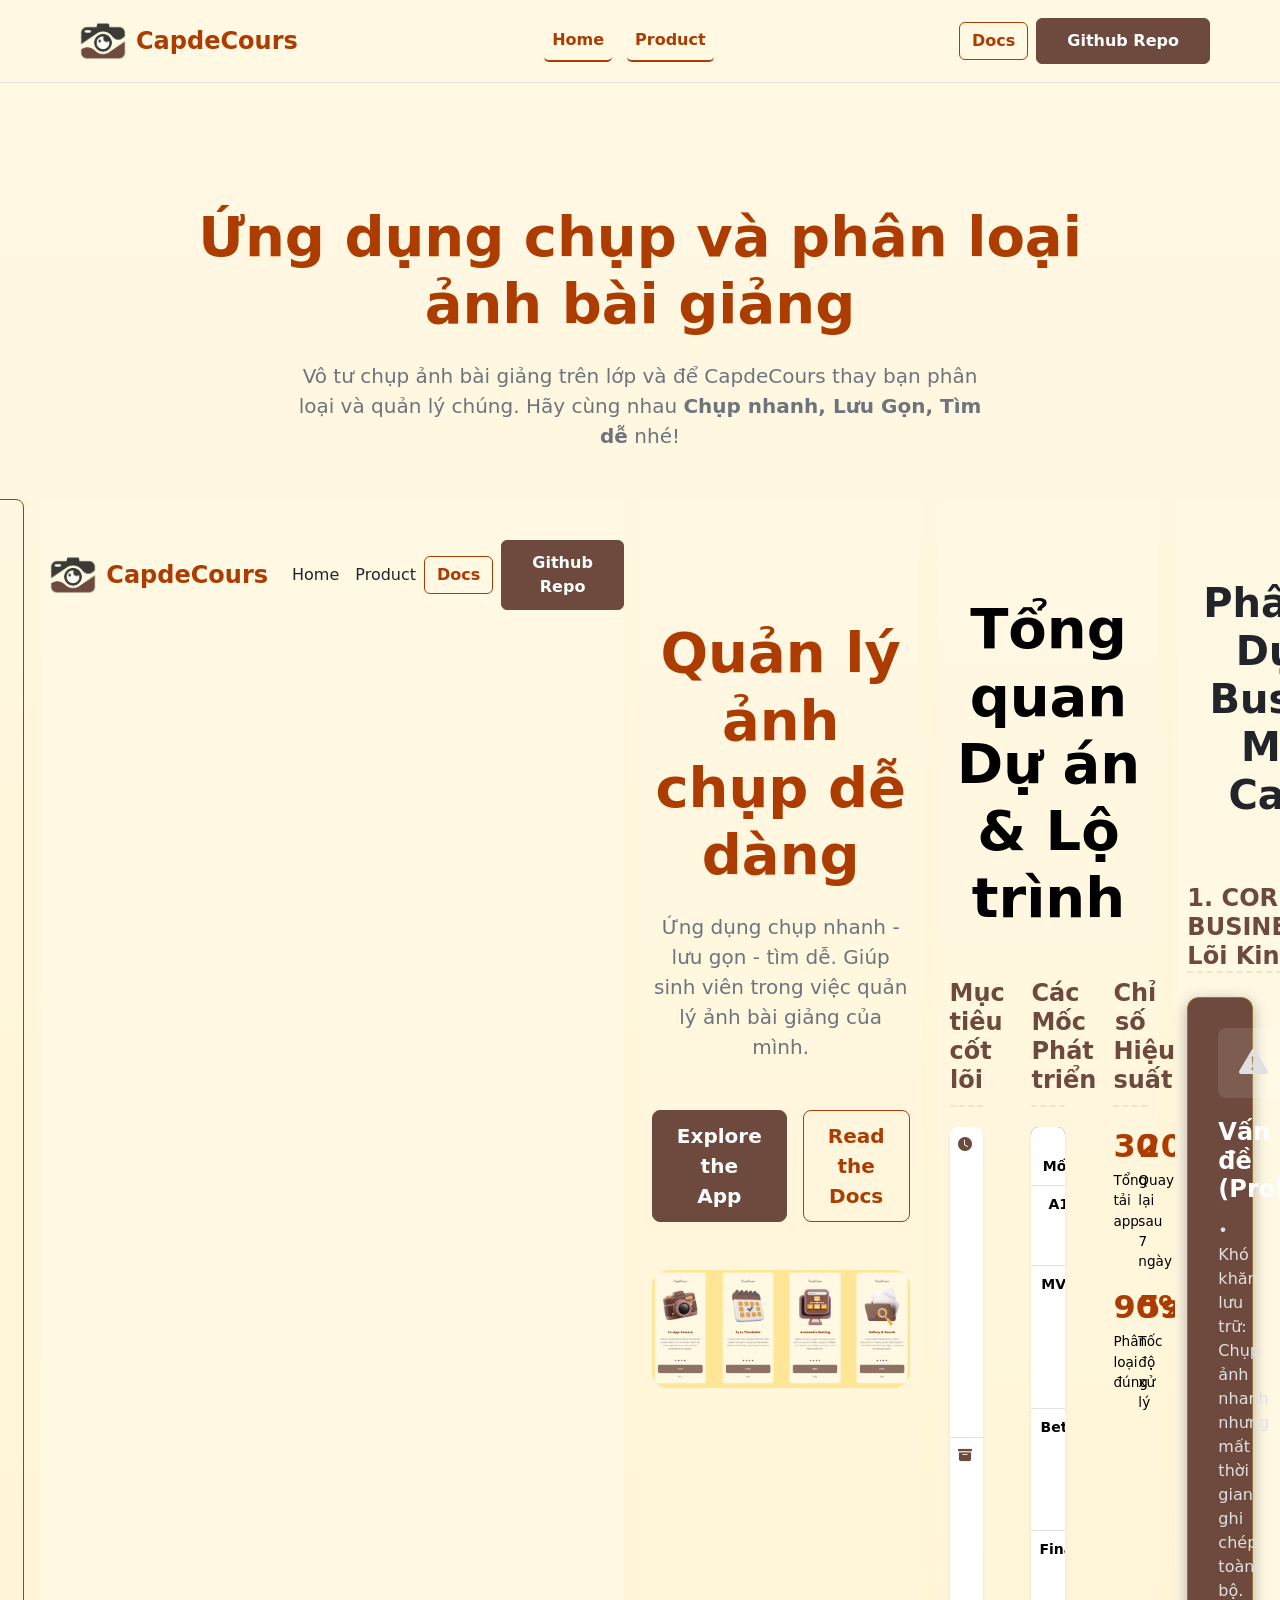
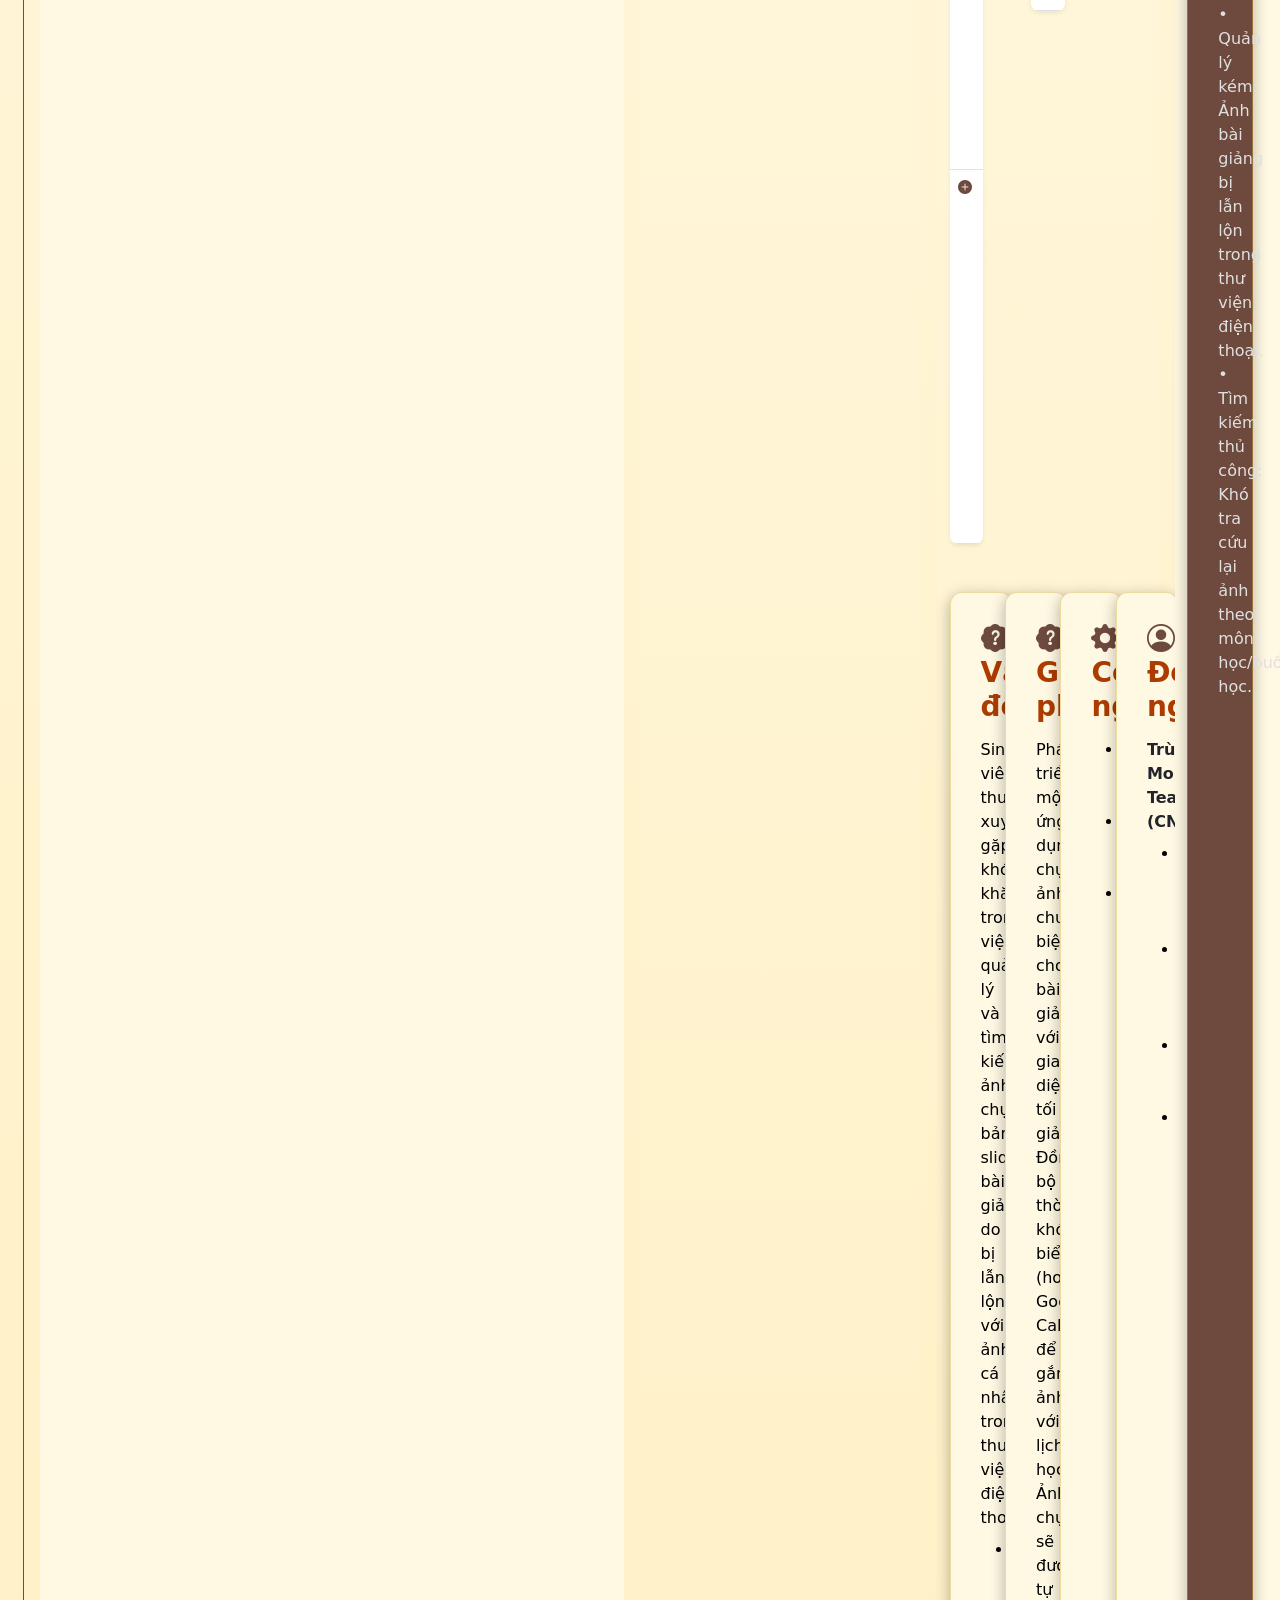
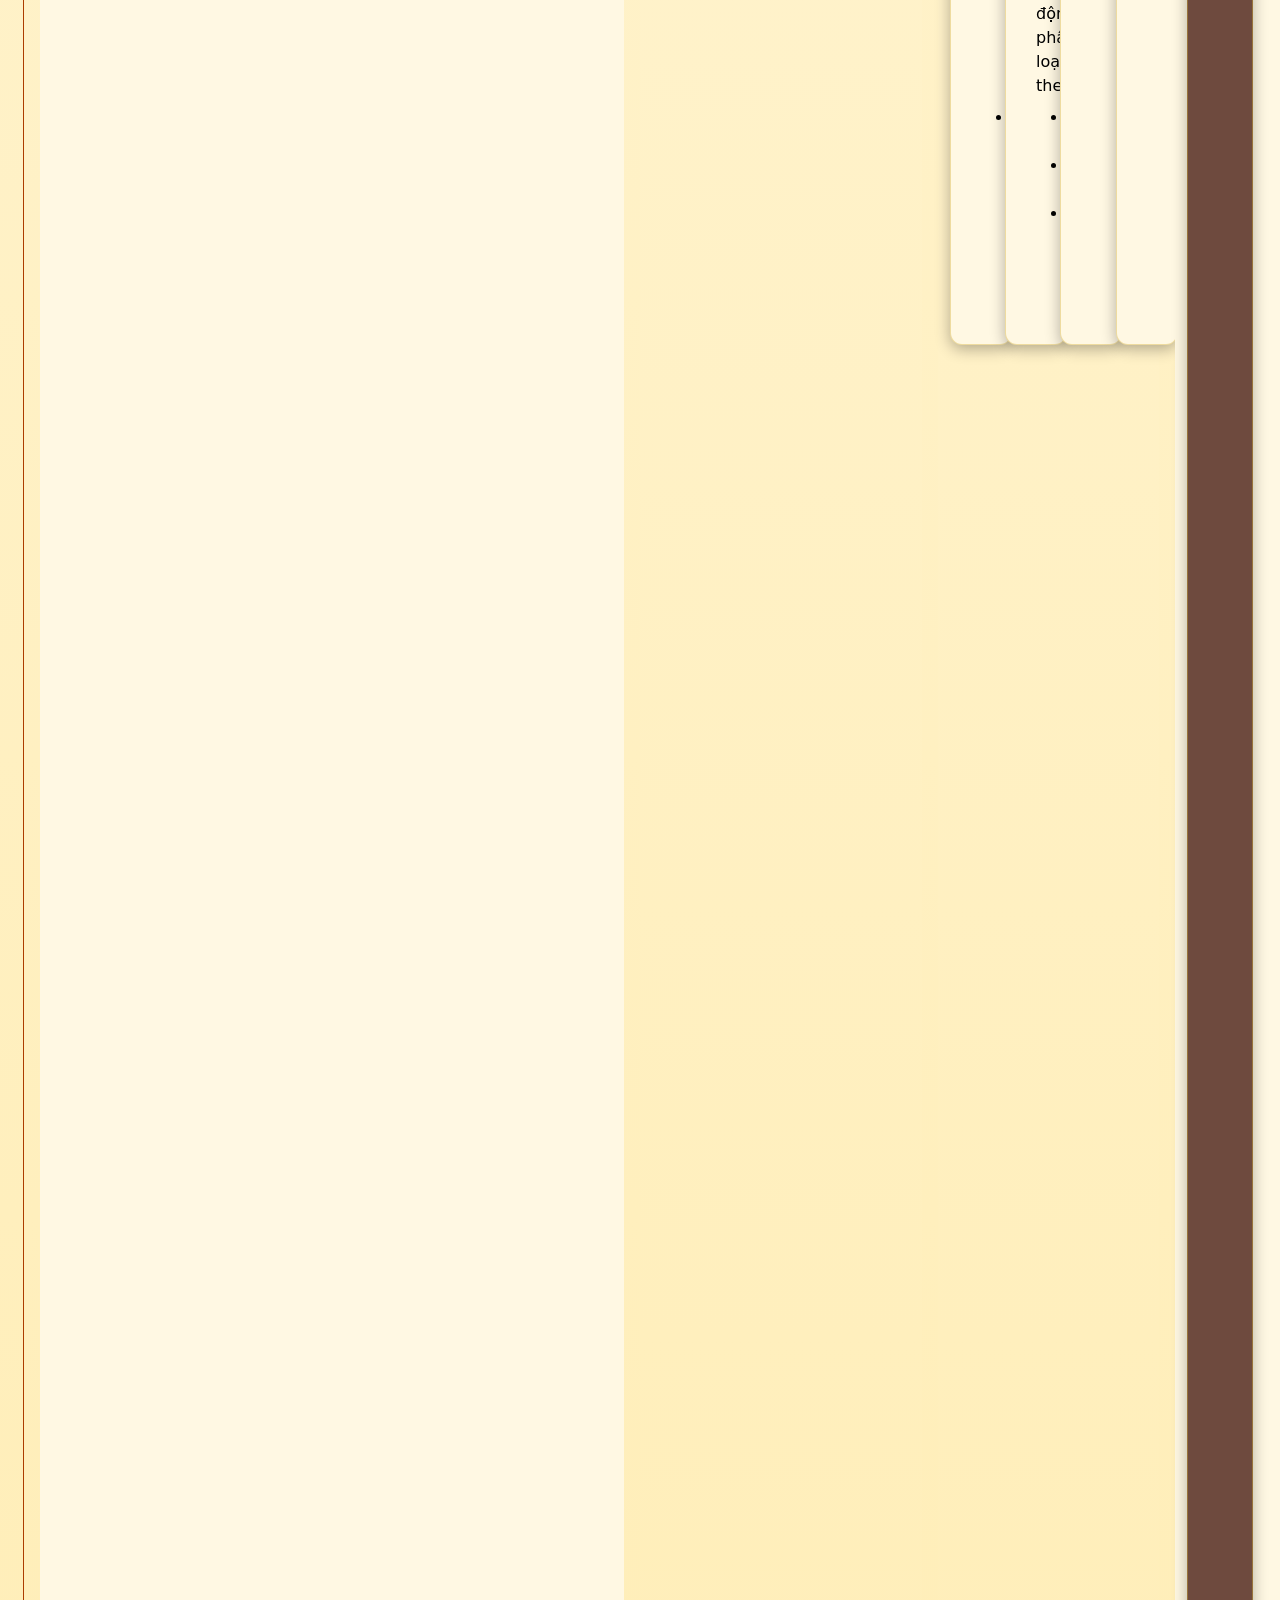
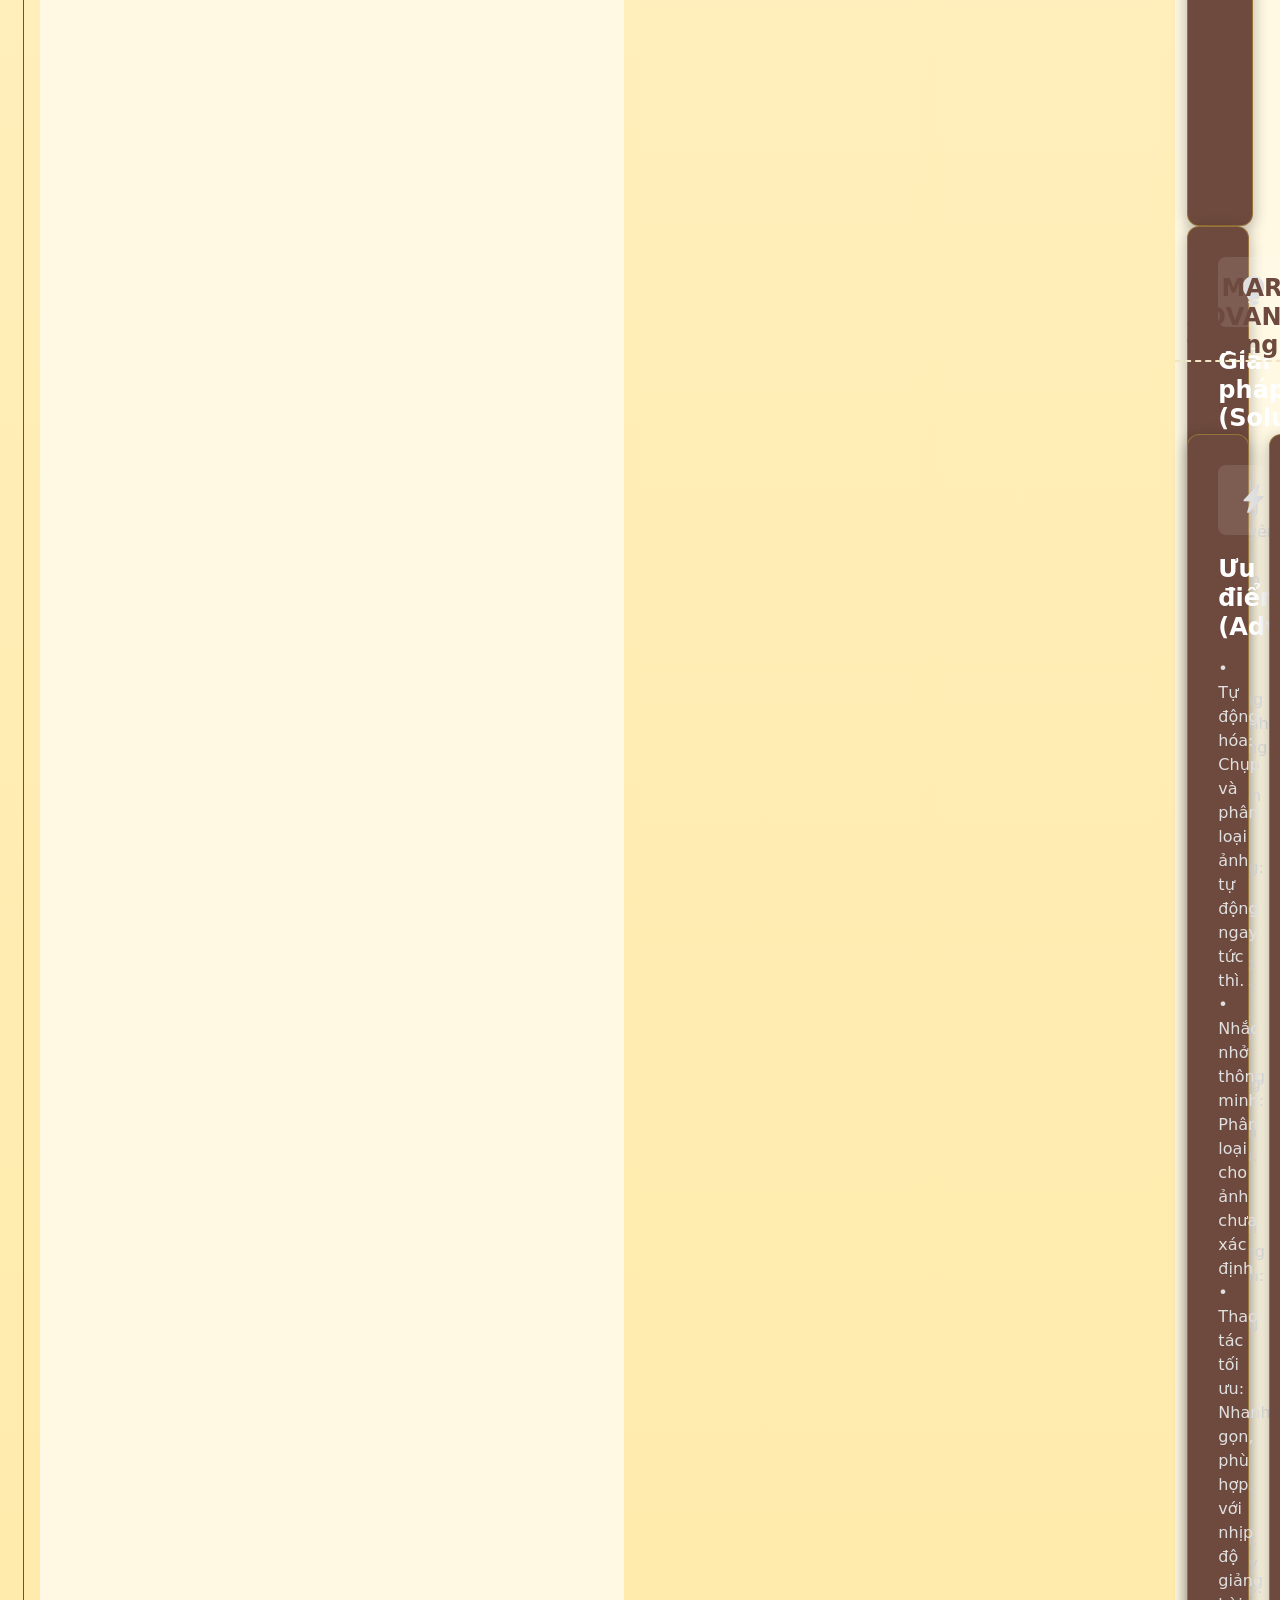
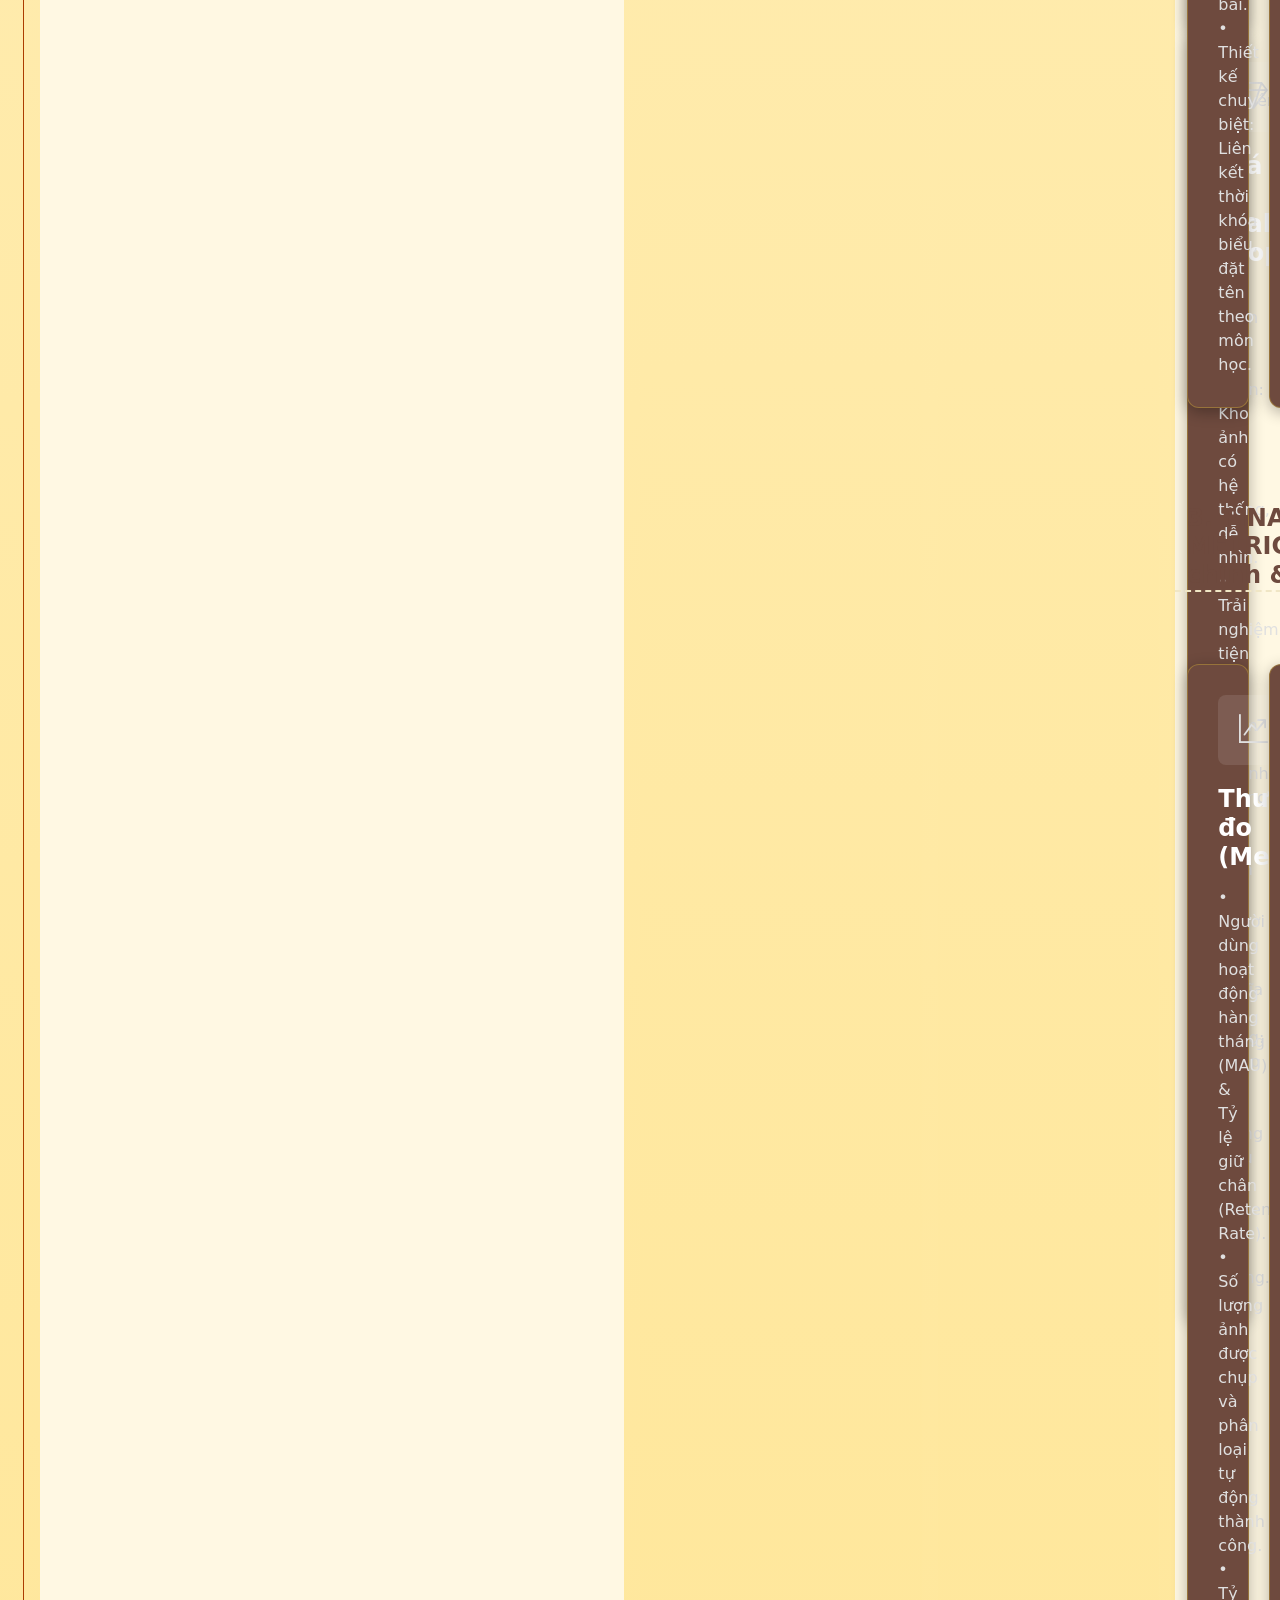
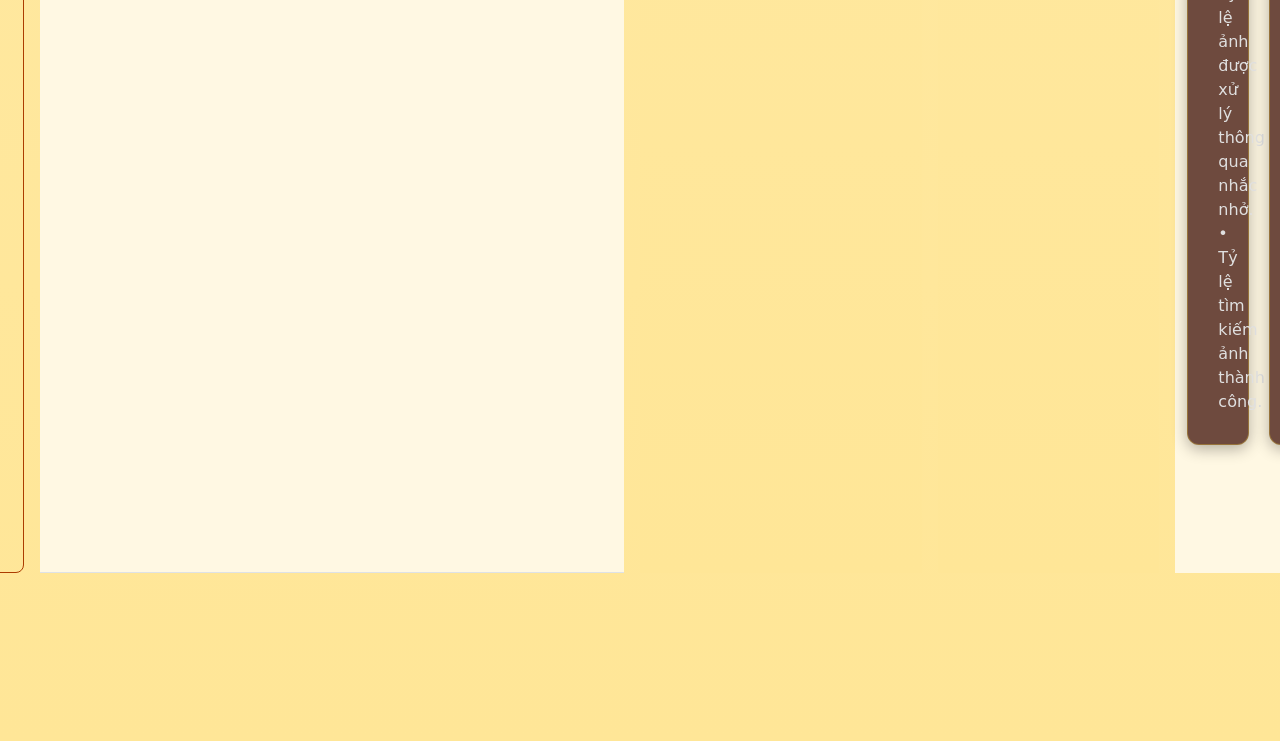
==== index.html @ 31596c7a "Merge branch 'main' into update-content" ====
<!DOCTYPE html>
<html lang="vi" data-bs-theme="light">
    <head>
        <meta charset="UTF-8" />
        <meta name="viewport" content="width=device-width, initial-scale=1.0" />
        <title>CapdeCours</title>
        <link rel="stylesheet" href="https://cdn.jsdelivr.net/npm/bootstrap-icons@1.11.3/font/bootstrap-icons.min.css" />
        <link href="https://cdn.jsdelivr.net/npm/bootstrap@5.3.3/dist/css/bootstrap.min.css" rel="stylesheet" />
        <style>
            /* CSS TÙY CHỈNH VÀ BỘ MÀU MỚI */
            :root {
                --et-card-bg: #6e4a3e;
                /* Nền Card Đậm (Màu nhấn chính) */
                --et-bg-light: #fff8e3;
                /* Nền Chính (Trắng kem) */
                --et-text-dark: #343a40;
                /* Màu chữ mặc định trên nền sáng */
                --et-accent-text: #e0e0e0;
                /* Màu chữ trên nền card đậm */
                --et-primary-color: #6e4a3e;
                /* Màu cho nút và tiêu đề nổi bật */
                --et-border-color: #e0e0e0;
                /* Màu viền trên nền sáng */
                --et-red-color: #ac3c00;
            }

            body {
                background-color: var(--et-bg-light) !important;
                color: var(--et-text-dark) !important;
            }

            /* 1. HEADER & HERO SECTION (Tương tự ảnh 1) */
            .hero-section {
                /* Đã thay đổi điểm bắt đầu gradient từ #FFE697 và điểm kết thúc là màu nền chính */
                background: linear-gradient(0deg, #ffe697 0%, var(--et-bg-light) 100%);
                padding: 120px 0;
                text-align: center;
            }

            .hero-title {
                font-size: 3.5rem;
                font-weight: 800;
                color: var(--et-red-color);
            }

            .hero-subtitle {
                font-size: 1.25rem;
                color: #6c757d;
                max-width: 700px;
                margin: 0 auto 30px;
            }

            .et-btn-primary {
                background-color: var(--et-primary-color) !important;
                border-color: var(--et-primary-color) !important;
                color: #ffffff !important;
                font-weight: bold;
                padding: 10px 30px;
            }

            .et-btn-secondary {
                border-color: var(--et-red-color) !important;
                color: var(--et-red-color) !important;
                font-weight: bold;
                padding: 10px 30px;
            }

            .et-btn-secondary:hover {
                background-color: var(--et-red-color) !important;
                color: #ffffff !important;
            }

            .et-btn-secondary2 {
                border-color: var(--et-red-color) !important;
                color: var(--et-red-color) !important;
                font-weight: bold;
            }

            .et-btn-secondary2:hover {
                background-color: var(--et-red-color) !important;
                color: #ffffff !important;
            }

            /* 2. CONTENT SECTION (Tương tự ảnh 2) */
            .content-section {
                background-color: var(--et-bg-light);
                padding: 80px 0;
                text-align: center;
            }

            .content-section h2 {
                font-size: 2.5rem;
                font-weight: 800;
                margin-bottom: 50px;
            }

            .content-section h2 {
                /* Thêm đường phân cách màu nhấn phụ */
                border-bottom: 3px solid var(--et-accent-secondary);
                padding-bottom: 15px;
            }

            .et-dark-card {
                background-color: var(--et-card-bg);
                border: 1px solid rgba(212, 175, 55, 0.4);
                /* Border Vàng Đồng nhạt */
                border-radius: 12px;
                padding: 30px;
                text-align: left;
                height: 100%;
                color: var(--et-accent-text);

                /* Đổ bóng nhẹ và hiệu ứng chuyển động */
                box-shadow: 0 4px 15px rgba(0, 0, 0, 0.3);
                transition: transform 0.3s ease, box-shadow 0.3s ease;
            }

            .et-dark-card:hover {
                /* Nâng card nhẹ lên khi di chuột */
                transform: translateY(-5px);
                /* Tăng cường đổ bóng */
                box-shadow: 0 10px 30px rgba(0, 0, 0, 0.5);
                /* Có thể làm sáng nhẹ nền card */
                background-color: #552117;
                /* Màu đậm hơn một chút */
            }

            .et-btn-primary:hover {
                /* Nâng card nhẹ lên khi di chuột */
                transform: translateY(-3px);
                /* Tăng cường đổ bóng */
                box-shadow: 0 5px 10px rgba(0, 0, 0, 0.1);
                /* Có thể làm sáng nhẹ nền card */
                background-color: #552117;
                /* Màu đậm hơn một chút */
            }

            .et-dark-card h3 {
                font-size: 1.5rem;
                font-weight: 700;
                margin-bottom: 15px;
                color: #ffffff;
                /* Tiêu đề trắng */
            }

            .et-dark-card p {
                color: var(--et-accent-text);
            }

            .icon-placeholder {
                width: 70px;
                height: 70px;
                background-color: rgba(255, 255, 255, 0.1);
                /* Icon nhạt */
                border-radius: 8px;
                margin-bottom: 20px;
                display: flex;
                align-items: center;
                justify-content: center;
                color: #ffffff;
                background-color: rgba(255, 255, 255, 0.1);
                color: var(--et-accent-secondary);
                /* Icon màu Vàng Đồng */
                font-size: 1.8rem;
                /* Tăng kích thước icon lên một chút */
            }

            /* 3. NAV BAR TÙY CHỈNH */

            /* THÊM ĐOẠN NÀY ĐỂ TẠO KHOẢNG CÁCH GIỮA CÁC TAB */
            .et-navbar-custom .nav-item {
                margin-inline-end: 15px; /* Hoặc 20px nếu muốn rộng hơn */
            }
            /* KẾT THÚC ĐOẠN THÊM */

            .et-navbar-custom .nav-link {
                /* Màu chữ mặc định là màu chữ tối trên nền sáng */
                color: var(--et-text-dark) !important;
                font-weight: 500;
                padding: 8px 15px;
                border-bottom: 2px solid transparent;
                transition: all 0.3s ease;
                border-radius: 5px;
            }

            .et-navbar-custom .nav-link:hover {
                /* Thay đổi nền và màu chữ khi hover */
                background-color: rgba(110, 74, 62, 0.1);
                /* Màu nâu primary nhạt */
                color: var(--et-primary-color) !important;
            }

            .et-navbar-custom .nav-item .active,
            .et-navbar-custom .nav-item .active:hover {
                /* Áp dụng cho liên kết đang hoạt động */
                font-weight: 700;
                /* In đậm */
                color: var(--et-red-color) !important;
                /* Màu đỏ nổi bật */
                background-color: var(--et-bg-light) !important;
                /* Đảm bảo nền là màu trắng kem */
                border-bottom: 2px solid var(--et-red-color);
                /* Viền dưới màu đỏ nổi bật */
            }
        </style>
    </head>

    <body>
        <header class="border-bottom sticky-top" style="background-color: var(--et-bg-light)">
            <nav class="navbar navbar-expand-lg container-xl py-3">
                <img src="./assests/images/logo.png" height="50" class="px-2" alt="Logo" />
                <a class="navbar-brand fw-bold fs-4" style="color: var(--et-red-color)" href="index.html">CapdeCours</a>

                <button
                    class="navbar-toggler"
                    type="button"
                    data-bs-toggle="collapse"
                    data-bs-target="#navbarNavCollapse"
                    aria-controls="navbarNavCollapse"
                    aria-expanded="false"
                    aria-label="Toggle navigation">
                    <span class="navbar-toggler-icon"></span>
                </button>

                <div class="collapse navbar-collapse" id="navbarNavCollapse">
                    <ul class="navbar-nav mx-auto et-navbar-custom">
                        <li class="nav-item">
                            <a class="nav-link active" href="index.html">Home</a>
                        </li>
                        <li class="nav-item">
                            <a class="nav-link" href="product.html">Product</a>
                        </li>
                    </ul>

                    <div class="d-flex align-items-center">
                        <a class="btn et-btn-secondary2 me-2" href="https://github.com/cn01-trum-mobile/BTL-App-development/wiki">Docs</a>
                        <a class="btn et-btn-primary" href="https://github.com/cn01-trum-mobile/BTL-App-development">Github Repo</a>
                    </div>
                </div>
            </nav>
        </header>

        <section class="hero-section">
            <div class="container-xl">
                <h1 class="hero-title mb-4">
                    Ứng dụng chụp và phân loại
                    <br />
                    ảnh bài giảng
                </h1>
                <p class="hero-subtitle mb-5">
                    Vô tư chụp ảnh bài giảng trên lớp và để CapdeCours thay bạn phân loại và quản lý chúng. Hãy cùng nhau
                    <strong>Chụp nhanh, Lưu Gọn, Tìm dễ</strong>
                    nhé!
                </p>

                <div class="d-grid gap-3 d-sm-flex justify-content-sm-center mb-5">
                    <a class="btn et-btn-primary btn-lg px-4" href="product.html">Explore the App</a>
                    <a class="btn et-btn-secondary btn-lg px-4" href="https://github.com/cn01-trum-mobile/BTL-App-development/wiki">Read the Docs</a>

<head>
    <meta charset="UTF-8">
    <meta name="viewport" content="width=device-width, initial-scale=1.0">
    <title>CapdeCours</title>
    <link rel="stylesheet" href="https://cdn.jsdelivr.net/npm/bootstrap-icons@1.11.3/font/bootstrap-icons.min.css">
    <link href="https://cdn.jsdelivr.net/npm/bootstrap@5.3.3/dist/css/bootstrap.min.css" rel="stylesheet">
    <style>
        /* CSS TÙY CHỈNH VÀ BỘ MÀU MỚI */
        :root {
            --et-card-bg: #6E4A3E;
            /* Nền Card Đậm (Màu nhấn chính) */
            --et-bg-light: #FFF8E3;
            /* Nền Chính (Trắng kem) */
            --et-text-dark: #343a40;
            /* Màu chữ mặc định trên nền sáng */
            --et-accent-text: #E0E0E0;
            /* Màu chữ trên nền card đậm */
            --et-primary-color: #6E4A3E;
            /* Màu cho nút và tiêu đề nổi bật */
            --et-border-color: #e0e0e0;
            /* Màu viền trên nền sáng */
            --et-red-color: #AC3C00;
        }

        body {
            background-color: var(--et-bg-light) !important;
            color: var(--et-text-dark) !important;
        }

        /* 1. HEADER & HERO SECTION (Tương tự ảnh 1) */
        .hero-section {
            /* Đã thay đổi điểm bắt đầu gradient từ #FFE697 và điểm kết thúc là màu nền chính */
            background: linear-gradient(0deg, #FFE697 0%, var(--et-bg-light) 100%);
            padding: 120px 0;
            text-align: center;
        }

        .hero-title {
            font-size: 3.5rem;
            font-weight: 800;
            color: var(--et-red-color);
        }

        .hero-subtitle {
            font-size: 1.25rem;
            color: #6c757d;
            max-width: 700px;
            margin: 0 auto 30px;
        }

        .et-btn-primary {
            background-color: var(--et-primary-color) !important;
            border-color: var(--et-primary-color) !important;
            color: #ffffff !important;
            font-weight: bold;
            padding: 10px 30px;
        }

        .et-btn-secondary {
            border-color: var(--et-red-color) !important;
            color: var(--et-red-color) !important;
            font-weight: bold;
            padding: 10px 30px;
        }

        .et-btn-secondary:hover {
            background-color: var(--et-red-color) !important;
            color: #ffffff !important;
        }

        .et-btn-secondary2 {
            border-color: var(--et-red-color) !important;
            color: var(--et-red-color) !important;
            font-weight: bold;
        }

        .et-btn-secondary2:hover {
            background-color: var(--et-red-color) !important;
            color: #ffffff !important;
        }

        /* 2. CONTENT SECTION (Tương tự ảnh 2) */
        .content-section {
            background-color: var(--et-bg-light);
            padding: 80px 0;
            text-align: center;
        }

        .content-section h2 {
            font-size: 2.5rem;
            font-weight: 800;
            margin-bottom: 50px;
        }

        .content-section h2 {
            /* Thêm đường phân cách màu nhấn phụ */
            border-bottom: 3px solid var(--et-accent-secondary);
            padding-bottom: 15px;
        }

        .et-dark-card {
            background-color: var(--et-card-bg);
            border: 1px solid rgba(212, 175, 55, 0.4);
            /* Border Vàng Đồng nhạt */
            border-radius: 12px;
            padding: 30px;
            text-align: left;
            height: 100%;
            color: var(--et-accent-text);

            /* Đổ bóng nhẹ và hiệu ứng chuyển động */
            box-shadow: 0 4px 15px rgba(0, 0, 0, 0.3);
            transition: transform 0.3s ease, box-shadow 0.3s ease;
        }

        .et-dark-card:hover {
            /* Nâng card nhẹ lên khi di chuột */
            transform: translateY(-5px);
            /* Tăng cường đổ bóng */
            box-shadow: 0 10px 30px rgba(0, 0, 0, 0.5);
            /* Có thể làm sáng nhẹ nền card */
            background-color: #552117;
            /* Màu đậm hơn một chút */
        }

        .et-btn-primary:hover {
            /* Nâng card nhẹ lên khi di chuột */
            transform: translateY(-3px);
            /* Tăng cường đổ bóng */
            box-shadow: 0 5px 10px rgba(0, 0, 0, 0.1);
            /* Có thể làm sáng nhẹ nền card */
            background-color: #552117;
            /* Màu đậm hơn một chút */
        }

        .et-dark-card h3 {
            font-size: 1.5rem;
            font-weight: 700;
            margin-bottom: 15px;
            color: #ffffff;
            /* Tiêu đề trắng */
        }

        .et-dark-card p {
            color: var(--et-accent-text);
        }

        .icon-placeholder {
            width: 70px;
            height: 70px;
            background-color: rgba(255, 255, 255, 0.1);
            /* Icon nhạt */
            border-radius: 8px;
            margin-bottom: 20px;
            display: flex;
            align-items: center;
            justify-content: center;
            color: #ffffff;
            background-color: rgba(255, 255, 255, 0.1);
            color: var(--et-accent-secondary);
            /* Icon màu Vàng Đồng */
            font-size: 1.8rem;
            /* Tăng kích thước icon lên một chút */
        }

        .project-detail-card {
            background-color: var(--et-bg-light);
            border: 1px solid rgba(212, 175, 55, 0.4);
            /* Border Vàng Đồng nhạt */
            border-radius: 12px;
            padding: 30px;
            text-align: left;
            height: 100%;
            color: black;

            /* Đổ bóng nhẹ và hiệu ứng chuyển động */
            box-shadow: 0 4px 15px rgba(0, 0, 0, 0.3);
            transition: transform 0.3s ease, box-shadow 0.3s ease;
        }

        .project-detail-card:hover {
            /* Nâng card nhẹ lên khi di chuột */
            transform: translateY(-5px);
            /* Tăng cường đổ bóng */
            box-shadow: 0 10px 30px rgba(0, 0, 0, 0.5);
            /* Màu đậm hơn một chút */
        }

        .project-detail-card h3 {
            color: var(--et-red-color);
            font-weight: 700;
            margin-bottom: 15px;
        }

        .project-detail-card h3 i {
            margin-right: 10px;
            color: var(--et-primary-color);
        }

        .summary-heading {
            font-size: 1.5rem;
            /* Giảm nhẹ để phù hợp với cột 4 */
            font-weight: 700;
            color: var(--et-primary-color) !important;
            margin-bottom: 20px;
            padding-bottom: 10px;
            border-bottom: 2px dashed #f0e6c5;
        }

        /* Các chỉ số Metric trong cột 4, cần tối ưu không gian hơn */
        .metric-dark-card .metric-value {
            font-size: 2.0rem;
            /* Giảm nhẹ hơn nữa */
            font-weight: 800;
            color: var(--et-red-color);
            line-height: 1.2;
        }

        .metric-dark-card .metric-label {
            font-size: 0.85rem;
            /* Chữ nhỏ hơn */
            color: black;
            font-weight: 500;
            margin-top: 5px;
        }
    </style>
</head>

<body>

    <header class="border-bottom sticky-top" style="background-color: var(--et-bg-light);">
        <nav class="navbar navbar-expand-lg container-xl py-3">

            <img src="./assests/images/logo.png" height="50" class="px-2" alt="Logo">
            <a class="navbar-brand fw-bold fs-4" style="color: var(--et-red-color);" href="index.html">CapdeCours</a>

            <button class="navbar-toggler" type="button" data-bs-toggle="collapse" data-bs-target="#navbarNavCollapse"
                aria-controls="navbarNavCollapse" aria-expanded="false" aria-label="Toggle navigation">
                <span class="navbar-toggler-icon"></span>
            </button>

            <div class="collapse navbar-collapse" id="navbarNavCollapse">

                <ul class="navbar-nav mx-auto">
                    <li class="nav-item"><a class="nav-link text-dark" href="index.html">Home</a></li>
                    <li class="nav-item"><a class="nav-link text-dark" href="product.html">Product</a></li>
                </ul>

                <div class="d-flex align-items-center">
                    <a class="btn et-btn-secondary2 me-2"
                        href="https://github.com/cn01-trum-mobile/BTL-App-development/wiki">Docs</a>
                    <a class="btn et-btn-primary" href="https://github.com/cn01-trum-mobile/BTL-App-development">Github
                        Repo</a>
                </div>

                <div class="my-5 rounded-4 overflow-hidden">
                    <img src="./assests/images/onboarding.png" alt="Onboarding Image" class="img-fluid" />
                </div>
            </div>
        </nav>
    </header>

    <section class="hero-section">
        <div class="container-xl">
            <h1 class="hero-title mb-4">Quản lý ảnh chụp dễ dàng</h1>
            <p class="hero-subtitle mb-5">
                Ứng dụng chụp nhanh - lưu gọn - tìm dễ. Giúp sinh viên trong việc quản lý ảnh bài giảng của mình.
            </p>
            <div class="d-grid gap-3 d-sm-flex justify-content-sm-center mb-5">
                <a class="btn et-btn-primary btn-lg px-4" href="product.html">Explore the App</a>
                <a class="btn et-btn-secondary btn-lg px-4"
                    href="https://github.com/cn01-trum-mobile/BTL-App-development/wiki">Read the Docs</a>
            </div>

            <div class="my-5 rounded-4 overflow-hidden">
                <img src="./assests/images/onboarding.png" alt="Onboarding Image" class="img-fluid">
            </div>

        </div>
    </section>


    <section id="project-summary" class="hero-section py-5" style="background-color: var(--et-light-accent);">
        <div class="container-xl">
            <h2 class="hero-title my-5 text-black">Tổng quan Dự án & Lộ trình</h2>

            <div class="row g-5">

                <div class="col-lg-4">
                    <h3 class="summary-heading">Mục tiêu cốt lõi</h3>

                    <div class="table-responsive rounded-3 shadow-sm">
                        <table class="table table-sm table-hover mb-0 small" style="background-color: white;">
                            <tbody>
                                <tr style="background-color: var(--et-light-accent);">
                                    <td class="px-2 py-2 text-center"
                                        style="width: 10%; color: var(--et-primary-color);"><i
                                            class="bi bi-clock-fill fw-bold"></i></td>
                                    <td class="px-2 py-2" style="width: 90%;">
                                        <p class="text-dark mb-0 fw-bold">Tiện lợi & Tốc độ</p>
                                        <span class="text-muted small">Tạo công cụ thân thiện, giúp ghi chú nhanh
                                            chóng.</span>
                                    </td>
                                </tr>
                                <tr style="background-color: white;">
                                    <td class="px-2 py-2 text-center" style="color: var(--et-primary-color);"><i
                                            class="bi bi-archive-fill fw-bold"></i></td>
                                    <td class="px-2 py-2">
                                        <p class="text-dark mb-0 fw-bold">Quản lý tri thức</p>
                                        <span class="text-muted small">Giúp sinh viên quản lý ảnh bài giảng hiệu quả,
                                            loại bỏ lộn xộn.</span>
                                    </td>
                                </tr>
                                <tr style="background-color: var(--et-light-accent);">
                                    <td class="px-2 py-2 text-center" style="color: var(--et-primary-color);"><i
                                            class="bi bi-plus-circle-fill fw-bold"></i></td>
                                    <td class="px-2 py-2">
                                        <p class="text-dark mb-0 fw-bold">Tiềm năng mở rộng</p>
                                        <span class="text-muted small">Mở rộng sang các tính năng nâng cao như OCR, chia
                                            sẻ nhóm.</span>
                                    </td>
                                </tr>
                            </tbody>
                        </table>
                    </div>
                </div>

                <div class="col-lg-4">
                    <h3 class="summary-heading">Các Mốc Phát triển</h3>

                    <div class="table-responsive rounded-3 shadow-sm">
                        <table class="table table-hover mb-0 small">
                            <thead class="text-white" style="background-color: var(--et-card-bg);">
                                <tr>
                                    <th scope="col" class="px-2 py-2">Mốc</th>
                                    <th scope="col" class="px-2 py-2">Mục tiêu</th>
                                    <th scope="col" class="px-2 py-2">Deadline</th>
                                </tr>
                            </thead>
                            <tbody>
                                <tr style="background-color: var(--et-light-accent);">
                                    <td class="px-2 py-2 fw-bold">A1</td>
                                    <td class="px-2 py-2">Setup ban đầu</td>
                                    <td class="px-2 py-2">10/10/25</td>
                                </tr>
                                <tr style="background-color: white;">
                                    <td class="px-2 py-2 fw-bold">MVP</td>
                                    <td class="px-2 py-2">Chụp & phân loại cơ bản</td>
                                    <td class="px-2 py-2">15/11/25</td>
                                </tr>
                                <tr style="background-color: var(--et-light-accent);">
                                    <td class="px-2 py-2 fw-bold">Beta</td>
                                    <td class="px-2 py-2">Tìm kiếm & nhắc nhở</td>
                                    <td class="px-2 py-2">10/12/25</td>
                                </tr>
                                <tr style="background-color: white;">
                                    <td class="px-2 py-2 fw-bold">Final</td>
                                    <td class="px-2 py-2">Demo ổn định</td>
                                    <td class="px-2 py-2">27/12/25</td>
                                </tr>
                            </tbody>
                        </table>
                    </div>
                </div>

                <div class="col-lg-4">
                    <h3 class="summary-heading">Chỉ số Hiệu suất</h3>

                    <div class="row g-3">
                        <div class="col-6">
                            <div class="metric-dark-card">
                                <div class="metric-value">30</div>
                                <div class="metric-label">Tổng tải app</div>
                            </div>
                        </div>

                        <div class="col-6">
                            <div class="metric-dark-card">
                                <div class="metric-value">20%</div>
                                <div class="metric-label">Quay lại sau 7 ngày</div>
                            </div>
                        </div>

                        <div class="col-6">
                            <div class="metric-dark-card">
                                <div class="metric-value">90%</div>
                                <div class="metric-label">Phân loại đúng</div>
                            </div>
                        </div>

                        <div class="col-6">
                            <div class="metric-dark-card">
                                <div class="metric-value">5s</div>
                                <div class="metric-label">Tốc độ xử lý</div>
                            </div>
                        </div>
                    </div>

                </div>
            </div>
        </div>
        <div class="container-xl mt-5">
            <div class="row">
                <div class="col-lg-3 col-md-6">
                    <div class="project-detail-card">
                        <h3><i class="bi bi-patch-question-fill"></i> Vấn đề</h3>
                        <p class="mb-2">
                            Sinh viên thường xuyên gặp khó khăn trong việc quản lý và tìm kiếm ảnh chụp bảng, slide
                            bài giảng do bị lẫn lộn với ảnh cá nhân trong thư viện điện thoại.
                        </p>
                        <ul class="">
                            <li>Mất thời gian tìm lại tài liệu.</li>
                            <li>Thiếu hệ thống phân loại theo môn học.</li>
                        </ul>
                    </div>
                </div>

                <div class="col-lg-3 col-md-6">
                    <div class="project-detail-card">
                        <h3><i class="bi bi-patch-question-fill"></i> Giải pháp</h3>
                        <p class="mb-2">

                            Phát triển một ứng dụng chụp ảnh chuyên biệt cho bài giảng với giao diện tối giản.
                            Đồng bộ thời khóa biểu (hoặc Google Calendar) để gắn ảnh với lịch học.
                            Ảnh chụp sẽ được tự động phân loại theo:


                        </p>
                        <ul class="">
                            <li>Môn học
                            </li>
                            <li>Buổi học
                            </li>
                            <li>Thời gian chụp
                            </li>
                        </ul>
                    </div>
                </div>

                <div class="col-lg-3 col-md-6">
                    <div class="project-detail-card">
                        <h3><i class="bi bi-gear-fill"></i> Công nghệ</h3>
                        <ul class=" mb-0">
                            <li> Frontend: React Native.</li>
                            <li> Ngôn ngữ: Javascript.</li>
                            <li> Backend/DB: MongoDB.</li>
                        </ul>
                    </div>
                </div>

                <div class="col-lg-3 col-md-6">
                    <div class="project-detail-card">
                        <h3><i class="bi bi-person-circle"></i> Đội ngũ</h3>
                        <p class="fw-bold mb-2 text-dark">Trùm Mobile Team (CN01)</p>
                        <ul class=" mb-0 ">
                            <li>Nguyễn Phước Ngọc Hương</li>
                            <li>Lê Thanh Bảo Trân</li>
                            <li>Vũ Cao Kỳ</li>
                            <li>Phạm Quỳnh Như</li>
                        </ul>
                    </div>
                </div>
            </div>
        </div>
    </section>

    <section class="content-section">
        <div class="container-xl">
            <h2 class="text-dark">Phân tích Dự án: Business Model Canvas</h2>

            <h3 class="text-start fw-bold fs-4 mb-4"
                style="color: var(--et-primary-color); border-bottom: 2px dashed #f0e6c5;">1. CORE BUSINESS (Cốt Lõi
                Kinh Doanh)</h3>

            <div class="row g-4 mb-5">

                <div class="col-lg-4 col-md-6">
                    <div class="et-dark-card">
                        <div class="icon-placeholder"><i class="bi bi-exclamation-triangle-fill"></i></div>
                        <h3>Vấn đề (Problem)</h3>
                        <ul class="list-unstyled mb-0">
                            <li>• Khó khăn lưu trữ: Chụp ảnh nhanh nhưng mất thời gian ghi chép toàn bộ.</li>
                            <li>• Quản lý kém: Ảnh bài giảng bị lẫn lộn trong thư viện điện thoại.</li>
                            <li>• Tìm kiếm thủ công: Khó tra cứu lại ảnh theo môn học/buổi học.</li>
                        </ul>
                    </div>
                    <div class="col-lg-4 col-md-6">
                        <div class="et-dark-card">
                            <div class="icon-placeholder"><i class="bi bi-lightbulb-fill"></i></div>
                            <h3>Giải pháp (Solution)</h3>
                            <ul class="list-unstyled mb-0">
                                <li>• Ứng dụng chuyên biệt: Chụp và lưu ảnh bài giảng nhanh chóng.</li>
                                <li>• Quản lý tự động: Sắp xếp ảnh theo môn học, buổi học trong thời khóa biểu.</li>
                                <li>• Tìm kiếm thông minh: Dễ dàng tra cứu lại ảnh dựa trên môn học hoặc ngày chụp.</li>
                            </ul>
                        </div>
                    </div>
                    <div class="col-lg-4 col-md-6">
                        <div class="et-dark-card">
                            <div class="icon-placeholder"><i class="bi bi-gem"></i></div>
                            <h3>Giá trị (Value Proposition)</h3>
                            <ul class="list-unstyled mb-0">
                                <li>• Phân loại trực quan: Kho ảnh có hệ thống, dễ nhìn.</li>
                                <li>• Trải nghiệm tiện lợi: Tìm kiếm ảnh nhanh chóng khi cần xem lại bài.</li>
                                <li>• Ý nghĩa sử dụng: Chụp ảnh bài giảng hiệu quả và có hệ thống.</li>
                            </ul>
                        </div>
                    </div>
                </div>

                <h3 class="text-start fw-bold fs-4 mb-4 mt-5" style="color: var(--et-primary-color); border-bottom: 2px dashed #f0e6c5">
                    2. MARKET & ADVANTAGES (Thị trường & Ưu thế)
                </h3>

                <div class="row g-4 mb-5">
                    <div class="col-lg-4 col-md-6">
                        <div class="et-dark-card">
                            <div class="icon-placeholder"><i class="bi bi-lightning-charge-fill"></i></div>
                            <h3>Ưu điểm (Advantages)</h3>
                            <ul class="list-unstyled mb-0">
                                <li>• Tự động hóa: Chụp và phân loại ảnh tự động ngay tức thì.</li>
                                <li>• Nhắc nhở thông minh: Phân loại cho ảnh chưa xác định.</li>
                                <li>• Thao tác tối ưu: Nhanh gọn, phù hợp với nhịp độ giảng bài.</li>
                                <li>• Thiết kế chuyên biệt: Liên kết thời khóa biểu, đặt tên theo môn học.</li>
                            </ul>
                        </div>
                    </div>
                    <div class="col-lg-4 col-md-6">
                        <div class="et-dark-card">
                            <div class="icon-placeholder"><i class="bi bi-people-fill"></i></div>
                            <h3>Khách hàng (Users)</h3>
                            <ul class="list-unstyled mb-0">
                                <li>• Sinh viên ĐH/CĐ: Cần quản lý khoa học, thường xuyên chụp bài giảng.</li>
                                <li>• Học sinh phổ thông: Cần ôn tập nhiều môn, muốn lưu trữ tài liệu gọn gàng.</li>
                                <li>• Người tham gia sự kiện: Cần ghi lại nội dung họp, hội thảo nhanh chóng.</li>
                            </ul>
                        </div>
                    </div>
                    <div class="col-lg-4 col-md-6">
                        <div class="et-dark-card">
                            <div class="icon-placeholder"><i class="bi bi-megaphone-fill"></i></div>
                            <h3>Kênh (Channels)</h3>
                            <ul class="list-unstyled mb-0">
                                <li>• Mạng xã hội sinh viên: Đăng clip demo trên TikTok, FB.</li>
                                <li>• Cộng đồng học tập: Group ôn thi, diễn đàn, CLB học thuật.</li>
                                <li>• Hợp tác trường học: Giới thiệu trong buổi định hướng tân sinh viên.</li>
                                <li>• Hợp tác Micro-KOL trong lĩnh vực học tập.</li>
                            </ul>
                        </div>
                    </div>
                </div>

                <h3 class="text-start fw-bold fs-4 mb-4 mt-5" style="color: var(--et-primary-color); border-bottom: 2px dashed #f0e6c5">
                    3. FINANCE & METRICS (Tài chính & Đo lường)
                </h3>

                <div class="row g-4">
                    <div class="col-lg-4 col-md-6">
                        <div class="et-dark-card">
                            <div class="icon-placeholder"><i class="bi bi-graph-up-arrow"></i></div>
                            <h3>Thước đo (Metrics)</h3>
                            <ul class="list-unstyled mb-0">
                                <li>• Người dùng hoạt động hàng tháng (MAU) & Tỷ lệ giữ chân (Retention Rate).</li>
                                <li>• Số lượng ảnh được chụp và phân loại tự động thành công.</li>
                                <li>• Tỷ lệ ảnh được xử lý thông qua nhắc nhở.</li>
                                <li>• Tỷ lệ tìm kiếm ảnh thành công.</li>
                            </ul>
                        </div>
                    </div>
                    <div class="col-lg-4 col-md-6">
                        <div class="et-dark-card">
                            <div class="icon-placeholder"><i class="bi bi-wallet-fill"></i></div>
                            <h3>Chi phí (Costs)</h3>
                            <ul class="list-unstyled mb-0">
                                <li>• Phát triển: Thiết kế UI/UX, lập trình iOS/Android.</li>
                                <li>• Vận hành: Máy chủ, cloud storage.</li>
                                <li>• Marketing: Hợp tác KOL, dựng video, bài viết.</li>
                                <li>• Bảo trì: Sửa lỗi, nâng cấp tính năng.</li>
                            </ul>
                        </div>
                    </div>
                    <div class="col-lg-4 col-md-6">
                        <div class="et-dark-card">
                            <div class="icon-placeholder"><i class="bi bi-cash-stack"></i></div>
                            <h3>Dòng tiền (Revenue)</h3>
                            <ul class="list-unstyled mb-0">
                                <li>• Mô hình Premium: Chụp ảnh/Phân loại/Tìm kiếm nâng cao không giới hạn.</li>
                                <li>• Quảng cáo chọn lọc: Hợp tác với thương hiệu giáo dục.</li>
                                <li>• Gói theo nhóm: Ưu đãi cho nhóm học, lớp đăng ký chung.</li>
                            </ul>
                        </div>
                    </div>
                </div>
            </div>
        </div>
    </section>
    <div class="text-center mt-4">
        <p class="small text-muted"> Made with ❤️ by Trùm mobile 👨‍💻 Thành viên: Nguyễn Phước Ngọc Hương, Lê
            Thanh Bảo Trân, Vũ Cao Kỳ, Phạm Quỳnh Như</p>
    </div>


    <script src="https://cdn.jsdelivr.net/npm/bootstrap@5.3.3/dist/js/bootstrap.bundle.min.js"></script>
    <script src="script.js"></script>
</body>

        <script src="https://cdn.jsdelivr.net/npm/bootstrap@5.3.3/dist/js/bootstrap.bundle.min.js"></script>
        <script src="script.js"></script>
    </body>
</html>
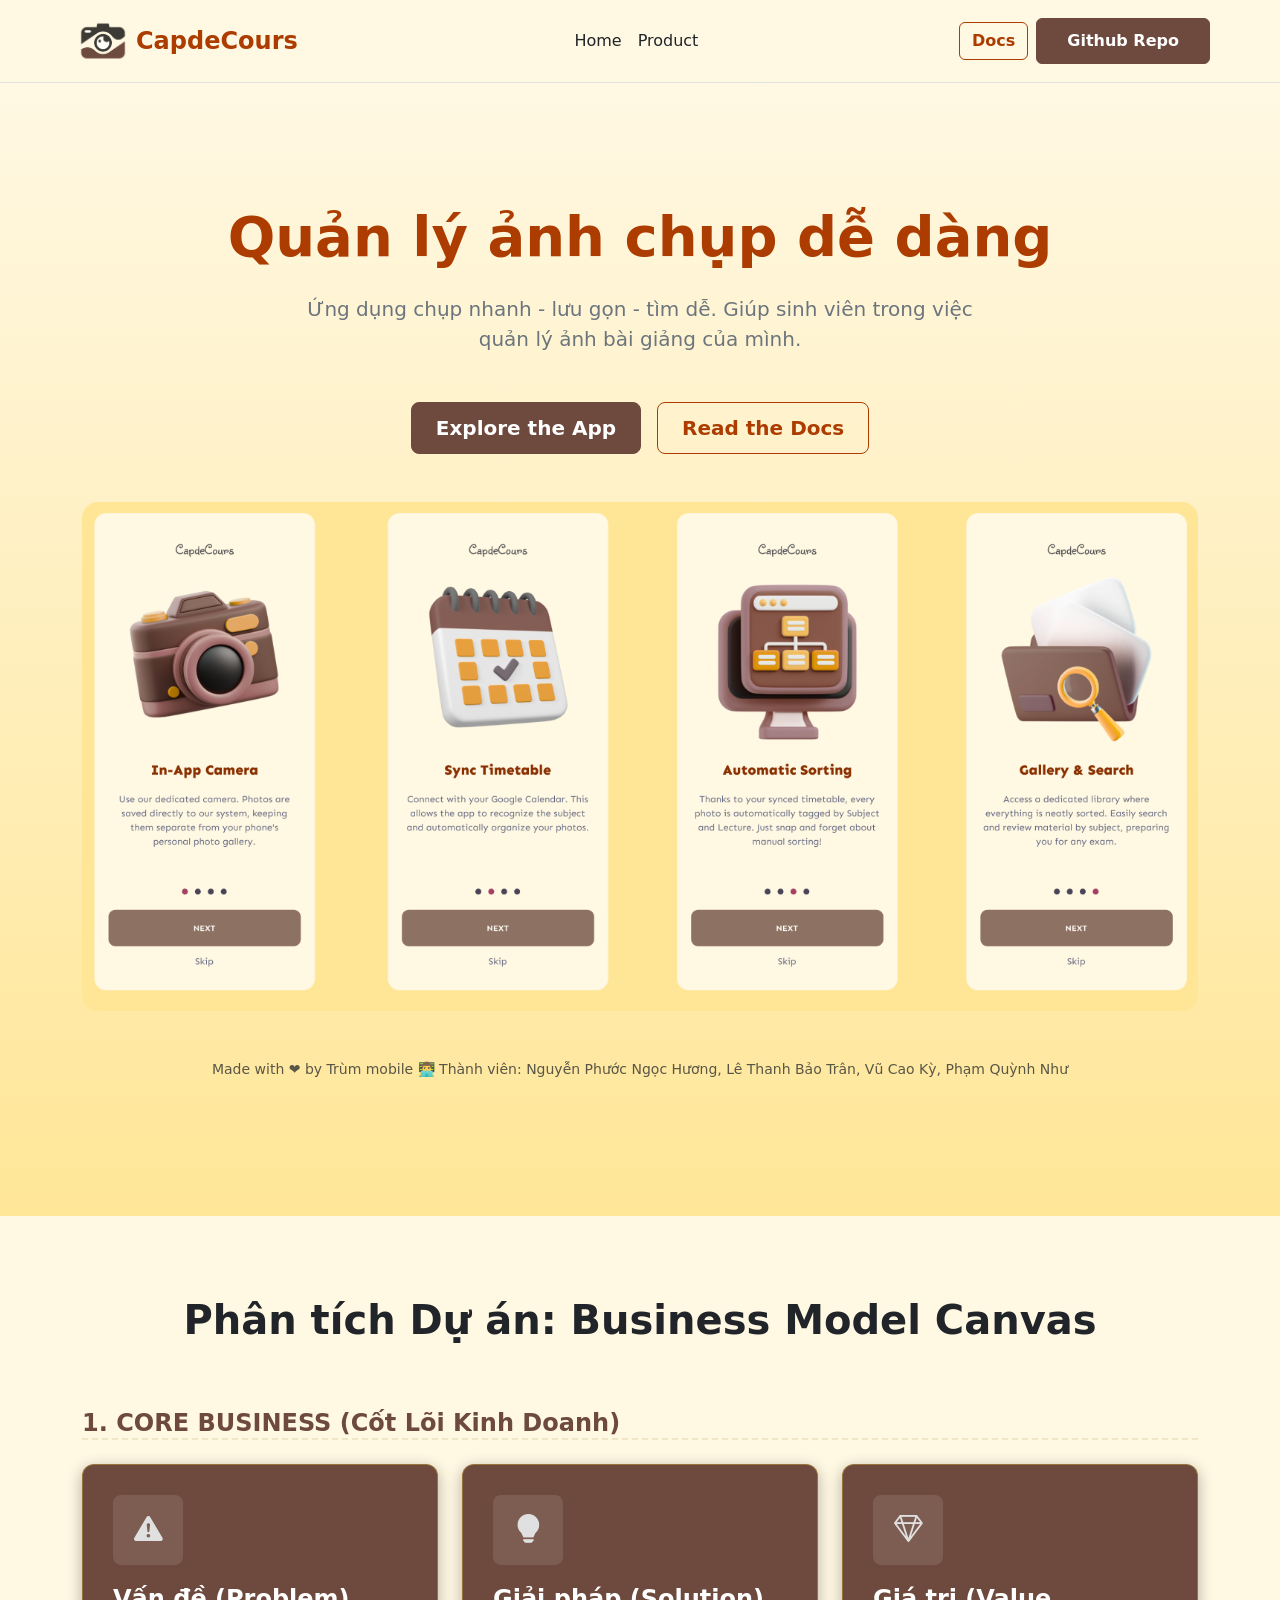
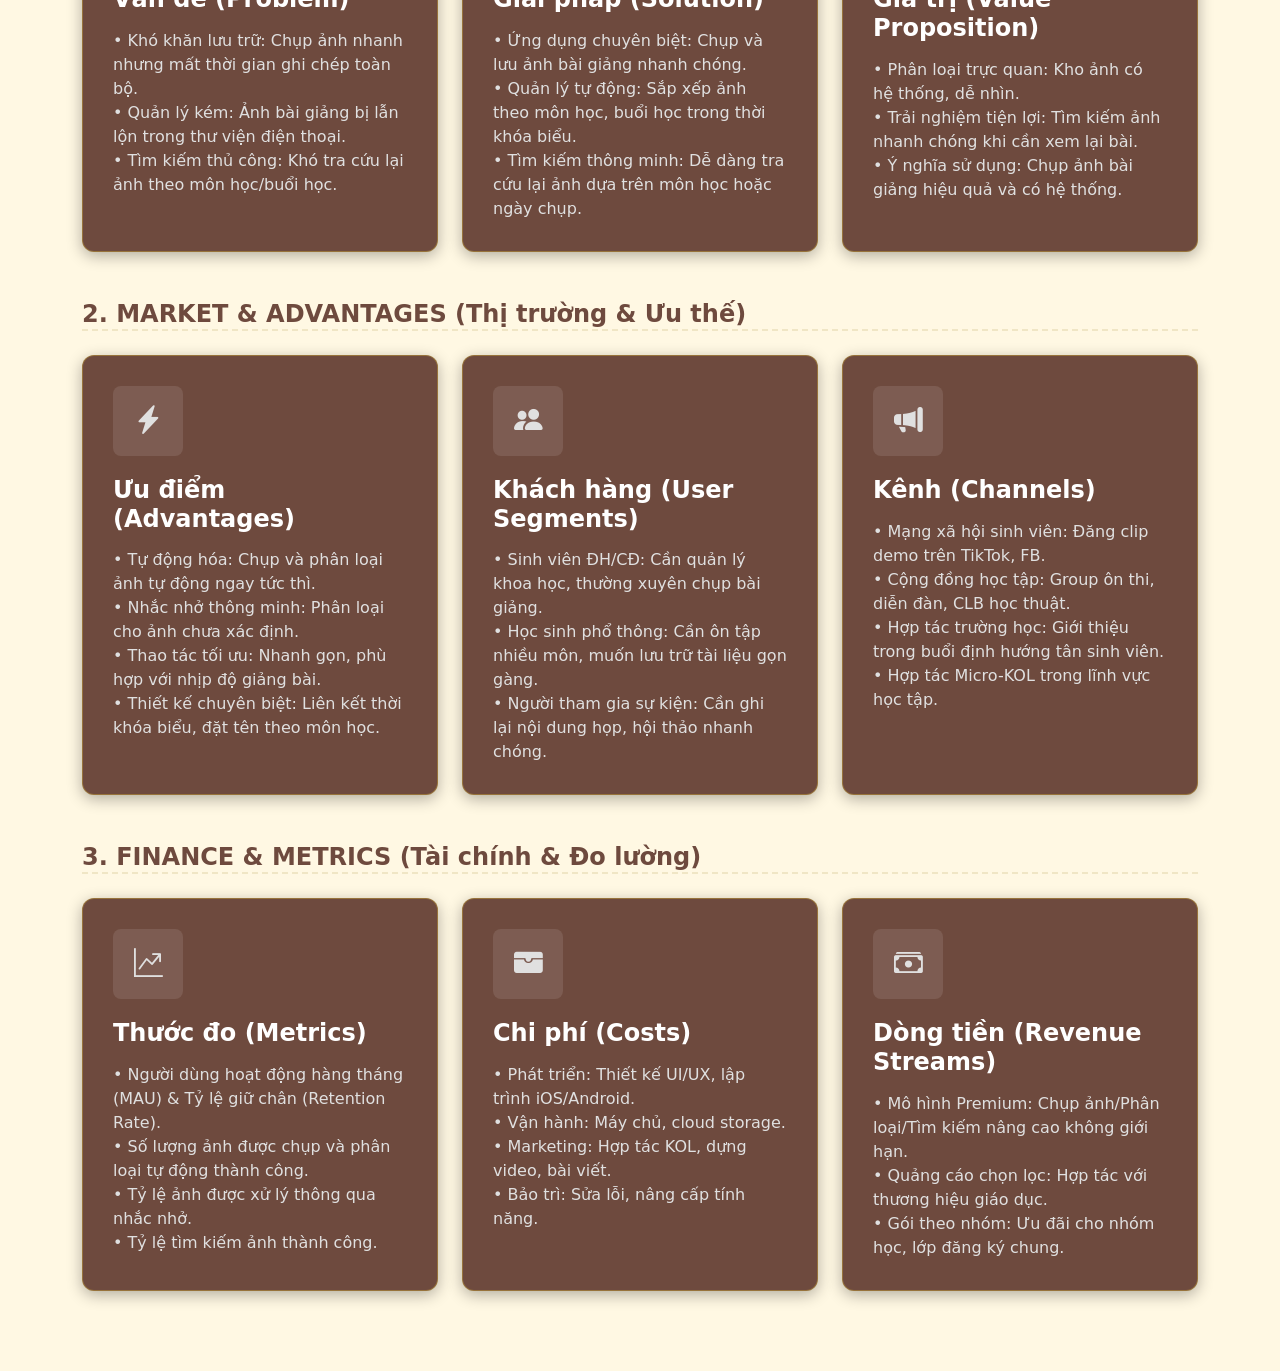
==== commit 674f3368: "Revert "Merge pull request #1 from cn01-trum-mobile/update-content" This reverts commit 783e67483a70" ====
--- a/index.html
+++ b/index.html
@@ -164,44 +164,6 @@
                 font-size: 1.8rem;
                 /* Tăng kích thước icon lên một chút */
             }
-
-            /* 3. NAV BAR TÙY CHỈNH */
-
-            /* THÊM ĐOẠN NÀY ĐỂ TẠO KHOẢNG CÁCH GIỮA CÁC TAB */
-            .et-navbar-custom .nav-item {
-                margin-inline-end: 15px; /* Hoặc 20px nếu muốn rộng hơn */
-            }
-            /* KẾT THÚC ĐOẠN THÊM */
-
-            .et-navbar-custom .nav-link {
-                /* Màu chữ mặc định là màu chữ tối trên nền sáng */
-                color: var(--et-text-dark) !important;
-                font-weight: 500;
-                padding: 8px 15px;
-                border-bottom: 2px solid transparent;
-                transition: all 0.3s ease;
-                border-radius: 5px;
-            }
-
-            .et-navbar-custom .nav-link:hover {
-                /* Thay đổi nền và màu chữ khi hover */
-                background-color: rgba(110, 74, 62, 0.1);
-                /* Màu nâu primary nhạt */
-                color: var(--et-primary-color) !important;
-            }
-
-            .et-navbar-custom .nav-item .active,
-            .et-navbar-custom .nav-item .active:hover {
-                /* Áp dụng cho liên kết đang hoạt động */
-                font-weight: 700;
-                /* In đậm */
-                color: var(--et-red-color) !important;
-                /* Màu đỏ nổi bật */
-                background-color: var(--et-bg-light) !important;
-                /* Đảm bảo nền là màu trắng kem */
-                border-bottom: 2px solid var(--et-red-color);
-                /* Viền dưới màu đỏ nổi bật */
-            }
         </style>
     </head>
 
@@ -223,13 +185,9 @@
                 </button>
 
                 <div class="collapse navbar-collapse" id="navbarNavCollapse">
-                    <ul class="navbar-nav mx-auto et-navbar-custom">
-                        <li class="nav-item">
-                            <a class="nav-link active" href="index.html">Home</a>
-                        </li>
-                        <li class="nav-item">
-                            <a class="nav-link" href="product.html">Product</a>
-                        </li>
+                    <ul class="navbar-nav mx-auto">
+                        <li class="nav-item"><a class="nav-link text-dark" href="index.html">Home</a></li>
+                        <li class="nav-item"><a class="nav-link text-dark" href="product.html">Product</a></li>
                     </ul>
 
                     <div class="d-flex align-items-center">
@@ -242,506 +200,44 @@
 
         <section class="hero-section">
             <div class="container-xl">
-                <h1 class="hero-title mb-4">
-                    Ứng dụng chụp và phân loại
-                    <br />
-                    ảnh bài giảng
-                </h1>
-                <p class="hero-subtitle mb-5">
-                    Vô tư chụp ảnh bài giảng trên lớp và để CapdeCours thay bạn phân loại và quản lý chúng. Hãy cùng nhau
-                    <strong>Chụp nhanh, Lưu Gọn, Tìm dễ</strong>
-                    nhé!
-                </p>
-
+                <h1 class="hero-title mb-4">Quản lý ảnh chụp dễ dàng</h1>
+                <p class="hero-subtitle mb-5">Ứng dụng chụp nhanh - lưu gọn - tìm dễ. Giúp sinh viên trong việc quản lý ảnh bài giảng của mình.</p>
                 <div class="d-grid gap-3 d-sm-flex justify-content-sm-center mb-5">
                     <a class="btn et-btn-primary btn-lg px-4" href="product.html">Explore the App</a>
                     <a class="btn et-btn-secondary btn-lg px-4" href="https://github.com/cn01-trum-mobile/BTL-App-development/wiki">Read the Docs</a>
-
-<head>
-    <meta charset="UTF-8">
-    <meta name="viewport" content="width=device-width, initial-scale=1.0">
-    <title>CapdeCours</title>
-    <link rel="stylesheet" href="https://cdn.jsdelivr.net/npm/bootstrap-icons@1.11.3/font/bootstrap-icons.min.css">
-    <link href="https://cdn.jsdelivr.net/npm/bootstrap@5.3.3/dist/css/bootstrap.min.css" rel="stylesheet">
-    <style>
-        /* CSS TÙY CHỈNH VÀ BỘ MÀU MỚI */
-        :root {
-            --et-card-bg: #6E4A3E;
-            /* Nền Card Đậm (Màu nhấn chính) */
-            --et-bg-light: #FFF8E3;
-            /* Nền Chính (Trắng kem) */
-            --et-text-dark: #343a40;
-            /* Màu chữ mặc định trên nền sáng */
-            --et-accent-text: #E0E0E0;
-            /* Màu chữ trên nền card đậm */
-            --et-primary-color: #6E4A3E;
-            /* Màu cho nút và tiêu đề nổi bật */
-            --et-border-color: #e0e0e0;
-            /* Màu viền trên nền sáng */
-            --et-red-color: #AC3C00;
-        }
-
-        body {
-            background-color: var(--et-bg-light) !important;
-            color: var(--et-text-dark) !important;
-        }
-
-        /* 1. HEADER & HERO SECTION (Tương tự ảnh 1) */
-        .hero-section {
-            /* Đã thay đổi điểm bắt đầu gradient từ #FFE697 và điểm kết thúc là màu nền chính */
-            background: linear-gradient(0deg, #FFE697 0%, var(--et-bg-light) 100%);
-            padding: 120px 0;
-            text-align: center;
-        }
-
-        .hero-title {
-            font-size: 3.5rem;
-            font-weight: 800;
-            color: var(--et-red-color);
-        }
-
-        .hero-subtitle {
-            font-size: 1.25rem;
-            color: #6c757d;
-            max-width: 700px;
-            margin: 0 auto 30px;
-        }
-
-        .et-btn-primary {
-            background-color: var(--et-primary-color) !important;
-            border-color: var(--et-primary-color) !important;
-            color: #ffffff !important;
-            font-weight: bold;
-            padding: 10px 30px;
-        }
-
-        .et-btn-secondary {
-            border-color: var(--et-red-color) !important;
-            color: var(--et-red-color) !important;
-            font-weight: bold;
-            padding: 10px 30px;
-        }
-
-        .et-btn-secondary:hover {
-            background-color: var(--et-red-color) !important;
-            color: #ffffff !important;
-        }
-
-        .et-btn-secondary2 {
-            border-color: var(--et-red-color) !important;
-            color: var(--et-red-color) !important;
-            font-weight: bold;
-        }
-
-        .et-btn-secondary2:hover {
-            background-color: var(--et-red-color) !important;
-            color: #ffffff !important;
-        }
-
-        /* 2. CONTENT SECTION (Tương tự ảnh 2) */
-        .content-section {
-            background-color: var(--et-bg-light);
-            padding: 80px 0;
-            text-align: center;
-        }
-
-        .content-section h2 {
-            font-size: 2.5rem;
-            font-weight: 800;
-            margin-bottom: 50px;
-        }
-
-        .content-section h2 {
-            /* Thêm đường phân cách màu nhấn phụ */
-            border-bottom: 3px solid var(--et-accent-secondary);
-            padding-bottom: 15px;
-        }
-
-        .et-dark-card {
-            background-color: var(--et-card-bg);
-            border: 1px solid rgba(212, 175, 55, 0.4);
-            /* Border Vàng Đồng nhạt */
-            border-radius: 12px;
-            padding: 30px;
-            text-align: left;
-            height: 100%;
-            color: var(--et-accent-text);
-
-            /* Đổ bóng nhẹ và hiệu ứng chuyển động */
-            box-shadow: 0 4px 15px rgba(0, 0, 0, 0.3);
-            transition: transform 0.3s ease, box-shadow 0.3s ease;
-        }
-
-        .et-dark-card:hover {
-            /* Nâng card nhẹ lên khi di chuột */
-            transform: translateY(-5px);
-            /* Tăng cường đổ bóng */
-            box-shadow: 0 10px 30px rgba(0, 0, 0, 0.5);
-            /* Có thể làm sáng nhẹ nền card */
-            background-color: #552117;
-            /* Màu đậm hơn một chút */
-        }
-
-        .et-btn-primary:hover {
-            /* Nâng card nhẹ lên khi di chuột */
-            transform: translateY(-3px);
-            /* Tăng cường đổ bóng */
-            box-shadow: 0 5px 10px rgba(0, 0, 0, 0.1);
-            /* Có thể làm sáng nhẹ nền card */
-            background-color: #552117;
-            /* Màu đậm hơn một chút */
-        }
-
-        .et-dark-card h3 {
-            font-size: 1.5rem;
-            font-weight: 700;
-            margin-bottom: 15px;
-            color: #ffffff;
-            /* Tiêu đề trắng */
-        }
-
-        .et-dark-card p {
-            color: var(--et-accent-text);
-        }
-
-        .icon-placeholder {
-            width: 70px;
-            height: 70px;
-            background-color: rgba(255, 255, 255, 0.1);
-            /* Icon nhạt */
-            border-radius: 8px;
-            margin-bottom: 20px;
-            display: flex;
-            align-items: center;
-            justify-content: center;
-            color: #ffffff;
-            background-color: rgba(255, 255, 255, 0.1);
-            color: var(--et-accent-secondary);
-            /* Icon màu Vàng Đồng */
-            font-size: 1.8rem;
-            /* Tăng kích thước icon lên một chút */
-        }
-
-        .project-detail-card {
-            background-color: var(--et-bg-light);
-            border: 1px solid rgba(212, 175, 55, 0.4);
-            /* Border Vàng Đồng nhạt */
-            border-radius: 12px;
-            padding: 30px;
-            text-align: left;
-            height: 100%;
-            color: black;
-
-            /* Đổ bóng nhẹ và hiệu ứng chuyển động */
-            box-shadow: 0 4px 15px rgba(0, 0, 0, 0.3);
-            transition: transform 0.3s ease, box-shadow 0.3s ease;
-        }
-
-        .project-detail-card:hover {
-            /* Nâng card nhẹ lên khi di chuột */
-            transform: translateY(-5px);
-            /* Tăng cường đổ bóng */
-            box-shadow: 0 10px 30px rgba(0, 0, 0, 0.5);
-            /* Màu đậm hơn một chút */
-        }
-
-        .project-detail-card h3 {
-            color: var(--et-red-color);
-            font-weight: 700;
-            margin-bottom: 15px;
-        }
-
-        .project-detail-card h3 i {
-            margin-right: 10px;
-            color: var(--et-primary-color);
-        }
-
-        .summary-heading {
-            font-size: 1.5rem;
-            /* Giảm nhẹ để phù hợp với cột 4 */
-            font-weight: 700;
-            color: var(--et-primary-color) !important;
-            margin-bottom: 20px;
-            padding-bottom: 10px;
-            border-bottom: 2px dashed #f0e6c5;
-        }
-
-        /* Các chỉ số Metric trong cột 4, cần tối ưu không gian hơn */
-        .metric-dark-card .metric-value {
-            font-size: 2.0rem;
-            /* Giảm nhẹ hơn nữa */
-            font-weight: 800;
-            color: var(--et-red-color);
-            line-height: 1.2;
-        }
-
-        .metric-dark-card .metric-label {
-            font-size: 0.85rem;
-            /* Chữ nhỏ hơn */
-            color: black;
-            font-weight: 500;
-            margin-top: 5px;
-        }
-    </style>
-</head>
-
-<body>
-
-    <header class="border-bottom sticky-top" style="background-color: var(--et-bg-light);">
-        <nav class="navbar navbar-expand-lg container-xl py-3">
-
-            <img src="./assests/images/logo.png" height="50" class="px-2" alt="Logo">
-            <a class="navbar-brand fw-bold fs-4" style="color: var(--et-red-color);" href="index.html">CapdeCours</a>
-
-            <button class="navbar-toggler" type="button" data-bs-toggle="collapse" data-bs-target="#navbarNavCollapse"
-                aria-controls="navbarNavCollapse" aria-expanded="false" aria-label="Toggle navigation">
-                <span class="navbar-toggler-icon"></span>
-            </button>
-
-            <div class="collapse navbar-collapse" id="navbarNavCollapse">
-
-                <ul class="navbar-nav mx-auto">
-                    <li class="nav-item"><a class="nav-link text-dark" href="index.html">Home</a></li>
-                    <li class="nav-item"><a class="nav-link text-dark" href="product.html">Product</a></li>
-                </ul>
-
-                <div class="d-flex align-items-center">
-                    <a class="btn et-btn-secondary2 me-2"
-                        href="https://github.com/cn01-trum-mobile/BTL-App-development/wiki">Docs</a>
-                    <a class="btn et-btn-primary" href="https://github.com/cn01-trum-mobile/BTL-App-development">Github
-                        Repo</a>
                 </div>
 
                 <div class="my-5 rounded-4 overflow-hidden">
                     <img src="./assests/images/onboarding.png" alt="Onboarding Image" class="img-fluid" />
                 </div>
+
+                <div class="text-center mt-4">
+                    <p class="small text-muted">
+                        Made with ❤️ by Trùm mobile 👨‍💻 Thành viên: Nguyễn Phước Ngọc Hương, Lê Thanh Bảo Trân, Vũ Cao Kỳ, Phạm Quỳnh Như
+                    </p>
+                </div>
             </div>
-        </nav>
-    </header>
-
-    <section class="hero-section">
-        <div class="container-xl">
-            <h1 class="hero-title mb-4">Quản lý ảnh chụp dễ dàng</h1>
-            <p class="hero-subtitle mb-5">
-                Ứng dụng chụp nhanh - lưu gọn - tìm dễ. Giúp sinh viên trong việc quản lý ảnh bài giảng của mình.
-            </p>
-            <div class="d-grid gap-3 d-sm-flex justify-content-sm-center mb-5">
-                <a class="btn et-btn-primary btn-lg px-4" href="product.html">Explore the App</a>
-                <a class="btn et-btn-secondary btn-lg px-4"
-                    href="https://github.com/cn01-trum-mobile/BTL-App-development/wiki">Read the Docs</a>
-            </div>
-
-            <div class="my-5 rounded-4 overflow-hidden">
-                <img src="./assests/images/onboarding.png" alt="Onboarding Image" class="img-fluid">
-            </div>
-
-        </div>
-    </section>
-
-
-    <section id="project-summary" class="hero-section py-5" style="background-color: var(--et-light-accent);">
-        <div class="container-xl">
-            <h2 class="hero-title my-5 text-black">Tổng quan Dự án & Lộ trình</h2>
-
-            <div class="row g-5">
-
-                <div class="col-lg-4">
-                    <h3 class="summary-heading">Mục tiêu cốt lõi</h3>
-
-                    <div class="table-responsive rounded-3 shadow-sm">
-                        <table class="table table-sm table-hover mb-0 small" style="background-color: white;">
-                            <tbody>
-                                <tr style="background-color: var(--et-light-accent);">
-                                    <td class="px-2 py-2 text-center"
-                                        style="width: 10%; color: var(--et-primary-color);"><i
-                                            class="bi bi-clock-fill fw-bold"></i></td>
-                                    <td class="px-2 py-2" style="width: 90%;">
-                                        <p class="text-dark mb-0 fw-bold">Tiện lợi & Tốc độ</p>
-                                        <span class="text-muted small">Tạo công cụ thân thiện, giúp ghi chú nhanh
-                                            chóng.</span>
-                                    </td>
-                                </tr>
-                                <tr style="background-color: white;">
-                                    <td class="px-2 py-2 text-center" style="color: var(--et-primary-color);"><i
-                                            class="bi bi-archive-fill fw-bold"></i></td>
-                                    <td class="px-2 py-2">
-                                        <p class="text-dark mb-0 fw-bold">Quản lý tri thức</p>
-                                        <span class="text-muted small">Giúp sinh viên quản lý ảnh bài giảng hiệu quả,
-                                            loại bỏ lộn xộn.</span>
-                                    </td>
-                                </tr>
-                                <tr style="background-color: var(--et-light-accent);">
-                                    <td class="px-2 py-2 text-center" style="color: var(--et-primary-color);"><i
-                                            class="bi bi-plus-circle-fill fw-bold"></i></td>
-                                    <td class="px-2 py-2">
-                                        <p class="text-dark mb-0 fw-bold">Tiềm năng mở rộng</p>
-                                        <span class="text-muted small">Mở rộng sang các tính năng nâng cao như OCR, chia
-                                            sẻ nhóm.</span>
-                                    </td>
-                                </tr>
-                            </tbody>
-                        </table>
-                    </div>
-                </div>
-
-                <div class="col-lg-4">
-                    <h3 class="summary-heading">Các Mốc Phát triển</h3>
-
-                    <div class="table-responsive rounded-3 shadow-sm">
-                        <table class="table table-hover mb-0 small">
-                            <thead class="text-white" style="background-color: var(--et-card-bg);">
-                                <tr>
-                                    <th scope="col" class="px-2 py-2">Mốc</th>
-                                    <th scope="col" class="px-2 py-2">Mục tiêu</th>
-                                    <th scope="col" class="px-2 py-2">Deadline</th>
-                                </tr>
-                            </thead>
-                            <tbody>
-                                <tr style="background-color: var(--et-light-accent);">
-                                    <td class="px-2 py-2 fw-bold">A1</td>
-                                    <td class="px-2 py-2">Setup ban đầu</td>
-                                    <td class="px-2 py-2">10/10/25</td>
-                                </tr>
-                                <tr style="background-color: white;">
-                                    <td class="px-2 py-2 fw-bold">MVP</td>
-                                    <td class="px-2 py-2">Chụp & phân loại cơ bản</td>
-                                    <td class="px-2 py-2">15/11/25</td>
-                                </tr>
-                                <tr style="background-color: var(--et-light-accent);">
-                                    <td class="px-2 py-2 fw-bold">Beta</td>
-                                    <td class="px-2 py-2">Tìm kiếm & nhắc nhở</td>
-                                    <td class="px-2 py-2">10/12/25</td>
-                                </tr>
-                                <tr style="background-color: white;">
-                                    <td class="px-2 py-2 fw-bold">Final</td>
-                                    <td class="px-2 py-2">Demo ổn định</td>
-                                    <td class="px-2 py-2">27/12/25</td>
-                                </tr>
-                            </tbody>
-                        </table>
-                    </div>
-                </div>
-
-                <div class="col-lg-4">
-                    <h3 class="summary-heading">Chỉ số Hiệu suất</h3>
-
-                    <div class="row g-3">
-                        <div class="col-6">
-                            <div class="metric-dark-card">
-                                <div class="metric-value">30</div>
-                                <div class="metric-label">Tổng tải app</div>
-                            </div>
-                        </div>
-
-                        <div class="col-6">
-                            <div class="metric-dark-card">
-                                <div class="metric-value">20%</div>
-                                <div class="metric-label">Quay lại sau 7 ngày</div>
-                            </div>
-                        </div>
-
-                        <div class="col-6">
-                            <div class="metric-dark-card">
-                                <div class="metric-value">90%</div>
-                                <div class="metric-label">Phân loại đúng</div>
-                            </div>
-                        </div>
-
-                        <div class="col-6">
-                            <div class="metric-dark-card">
-                                <div class="metric-value">5s</div>
-                                <div class="metric-label">Tốc độ xử lý</div>
-                            </div>
-                        </div>
-                    </div>
-
-                </div>
-            </div>
-        </div>
-        <div class="container-xl mt-5">
-            <div class="row">
-                <div class="col-lg-3 col-md-6">
-                    <div class="project-detail-card">
-                        <h3><i class="bi bi-patch-question-fill"></i> Vấn đề</h3>
-                        <p class="mb-2">
-                            Sinh viên thường xuyên gặp khó khăn trong việc quản lý và tìm kiếm ảnh chụp bảng, slide
-                            bài giảng do bị lẫn lộn với ảnh cá nhân trong thư viện điện thoại.
-                        </p>
-                        <ul class="">
-                            <li>Mất thời gian tìm lại tài liệu.</li>
-                            <li>Thiếu hệ thống phân loại theo môn học.</li>
-                        </ul>
-                    </div>
-                </div>
-
-                <div class="col-lg-3 col-md-6">
-                    <div class="project-detail-card">
-                        <h3><i class="bi bi-patch-question-fill"></i> Giải pháp</h3>
-                        <p class="mb-2">
-
-                            Phát triển một ứng dụng chụp ảnh chuyên biệt cho bài giảng với giao diện tối giản.
-                            Đồng bộ thời khóa biểu (hoặc Google Calendar) để gắn ảnh với lịch học.
-                            Ảnh chụp sẽ được tự động phân loại theo:
-
-
-                        </p>
-                        <ul class="">
-                            <li>Môn học
-                            </li>
-                            <li>Buổi học
-                            </li>
-                            <li>Thời gian chụp
-                            </li>
-                        </ul>
-                    </div>
-                </div>
-
-                <div class="col-lg-3 col-md-6">
-                    <div class="project-detail-card">
-                        <h3><i class="bi bi-gear-fill"></i> Công nghệ</h3>
-                        <ul class=" mb-0">
-                            <li> Frontend: React Native.</li>
-                            <li> Ngôn ngữ: Javascript.</li>
-                            <li> Backend/DB: MongoDB.</li>
-                        </ul>
-                    </div>
-                </div>
-
-                <div class="col-lg-3 col-md-6">
-                    <div class="project-detail-card">
-                        <h3><i class="bi bi-person-circle"></i> Đội ngũ</h3>
-                        <p class="fw-bold mb-2 text-dark">Trùm Mobile Team (CN01)</p>
-                        <ul class=" mb-0 ">
-                            <li>Nguyễn Phước Ngọc Hương</li>
-                            <li>Lê Thanh Bảo Trân</li>
-                            <li>Vũ Cao Kỳ</li>
-                            <li>Phạm Quỳnh Như</li>
-                        </ul>
-                    </div>
-                </div>
-            </div>
-        </div>
-    </section>
-
-    <section class="content-section">
-        <div class="container-xl">
-            <h2 class="text-dark">Phân tích Dự án: Business Model Canvas</h2>
-
-            <h3 class="text-start fw-bold fs-4 mb-4"
-                style="color: var(--et-primary-color); border-bottom: 2px dashed #f0e6c5;">1. CORE BUSINESS (Cốt Lõi
-                Kinh Doanh)</h3>
-
-            <div class="row g-4 mb-5">
-
-                <div class="col-lg-4 col-md-6">
-                    <div class="et-dark-card">
-                        <div class="icon-placeholder"><i class="bi bi-exclamation-triangle-fill"></i></div>
-                        <h3>Vấn đề (Problem)</h3>
-                        <ul class="list-unstyled mb-0">
-                            <li>• Khó khăn lưu trữ: Chụp ảnh nhanh nhưng mất thời gian ghi chép toàn bộ.</li>
-                            <li>• Quản lý kém: Ảnh bài giảng bị lẫn lộn trong thư viện điện thoại.</li>
-                            <li>• Tìm kiếm thủ công: Khó tra cứu lại ảnh theo môn học/buổi học.</li>
-                        </ul>
+        </section>
+
+        <section class="content-section">
+            <div class="container-xl">
+                <h2 class="text-dark">Phân tích Dự án: Business Model Canvas</h2>
+
+                <h3 class="text-start fw-bold fs-4 mb-4" style="color: var(--et-primary-color); border-bottom: 2px dashed #f0e6c5">
+                    1. CORE BUSINESS (Cốt Lõi Kinh Doanh)
+                </h3>
+
+                <div class="row g-4 mb-5">
+                    <div class="col-lg-4 col-md-6">
+                        <div class="et-dark-card">
+                            <div class="icon-placeholder"><i class="bi bi-exclamation-triangle-fill"></i></div>
+                            <h3>Vấn đề (Problem)</h3>
+                            <ul class="list-unstyled mb-0">
+                                <li>• Khó khăn lưu trữ: Chụp ảnh nhanh nhưng mất thời gian ghi chép toàn bộ.</li>
+                                <li>• Quản lý kém: Ảnh bài giảng bị lẫn lộn trong thư viện điện thoại.</li>
+                                <li>• Tìm kiếm thủ công: Khó tra cứu lại ảnh theo môn học/buổi học.</li>
+                            </ul>
+                        </div>
                     </div>
                     <div class="col-lg-4 col-md-6">
                         <div class="et-dark-card">
@@ -787,7 +283,7 @@
                     <div class="col-lg-4 col-md-6">
                         <div class="et-dark-card">
                             <div class="icon-placeholder"><i class="bi bi-people-fill"></i></div>
-                            <h3>Khách hàng (Users)</h3>
+                            <h3>Khách hàng (User Segments)</h3>
                             <ul class="list-unstyled mb-0">
                                 <li>• Sinh viên ĐH/CĐ: Cần quản lý khoa học, thường xuyên chụp bài giảng.</li>
                                 <li>• Học sinh phổ thông: Cần ôn tập nhiều môn, muốn lưu trữ tài liệu gọn gàng.</li>
@@ -841,7 +337,7 @@
                     <div class="col-lg-4 col-md-6">
                         <div class="et-dark-card">
                             <div class="icon-placeholder"><i class="bi bi-cash-stack"></i></div>
-                            <h3>Dòng tiền (Revenue)</h3>
+                            <h3>Dòng tiền (Revenue Streams)</h3>
                             <ul class="list-unstyled mb-0">
                                 <li>• Mô hình Premium: Chụp ảnh/Phân loại/Tìm kiếm nâng cao không giới hạn.</li>
                                 <li>• Quảng cáo chọn lọc: Hợp tác với thương hiệu giáo dục.</li>
@@ -851,17 +347,7 @@
                     </div>
                 </div>
             </div>
-        </div>
-    </section>
-    <div class="text-center mt-4">
-        <p class="small text-muted"> Made with ❤️ by Trùm mobile 👨‍💻 Thành viên: Nguyễn Phước Ngọc Hương, Lê
-            Thanh Bảo Trân, Vũ Cao Kỳ, Phạm Quỳnh Như</p>
-    </div>
-
-
-    <script src="https://cdn.jsdelivr.net/npm/bootstrap@5.3.3/dist/js/bootstrap.bundle.min.js"></script>
-    <script src="script.js"></script>
-</body>
+        </section>
 
         <script src="https://cdn.jsdelivr.net/npm/bootstrap@5.3.3/dist/js/bootstrap.bundle.min.js"></script>
         <script src="script.js"></script>
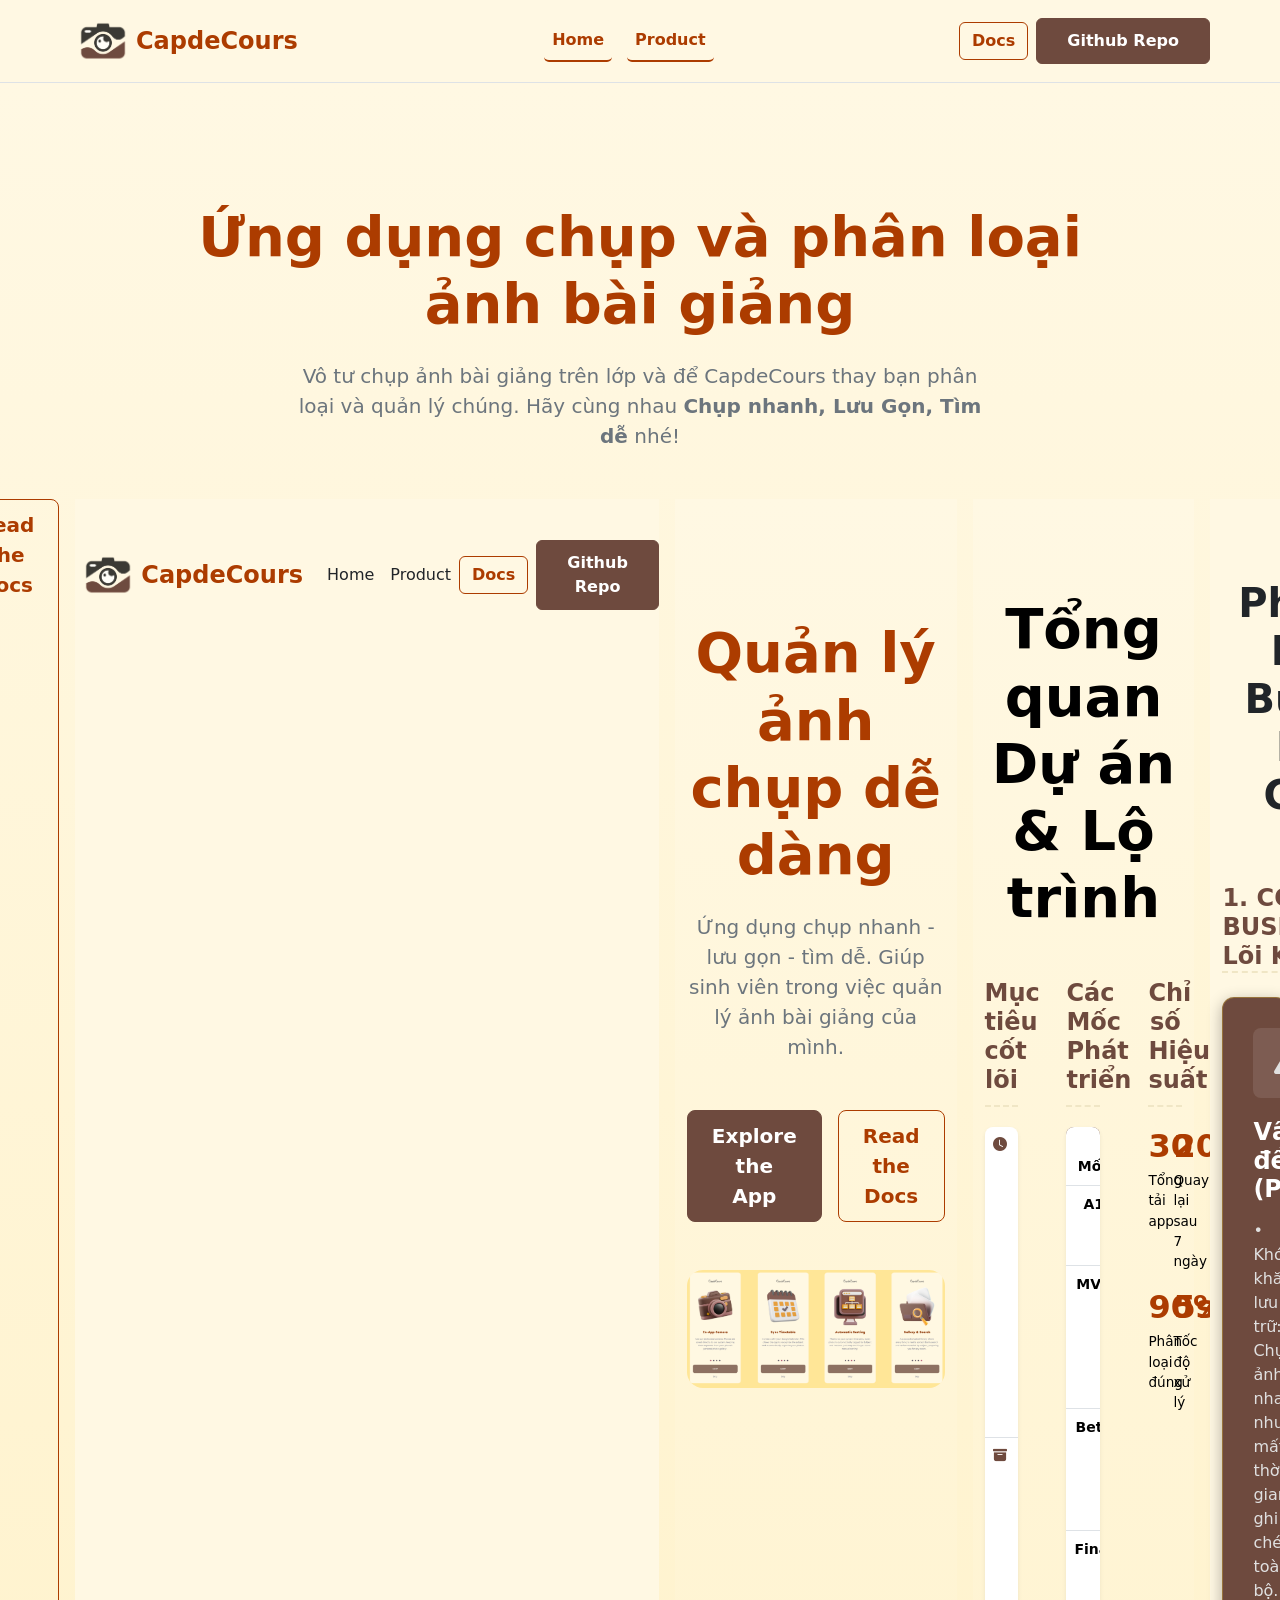
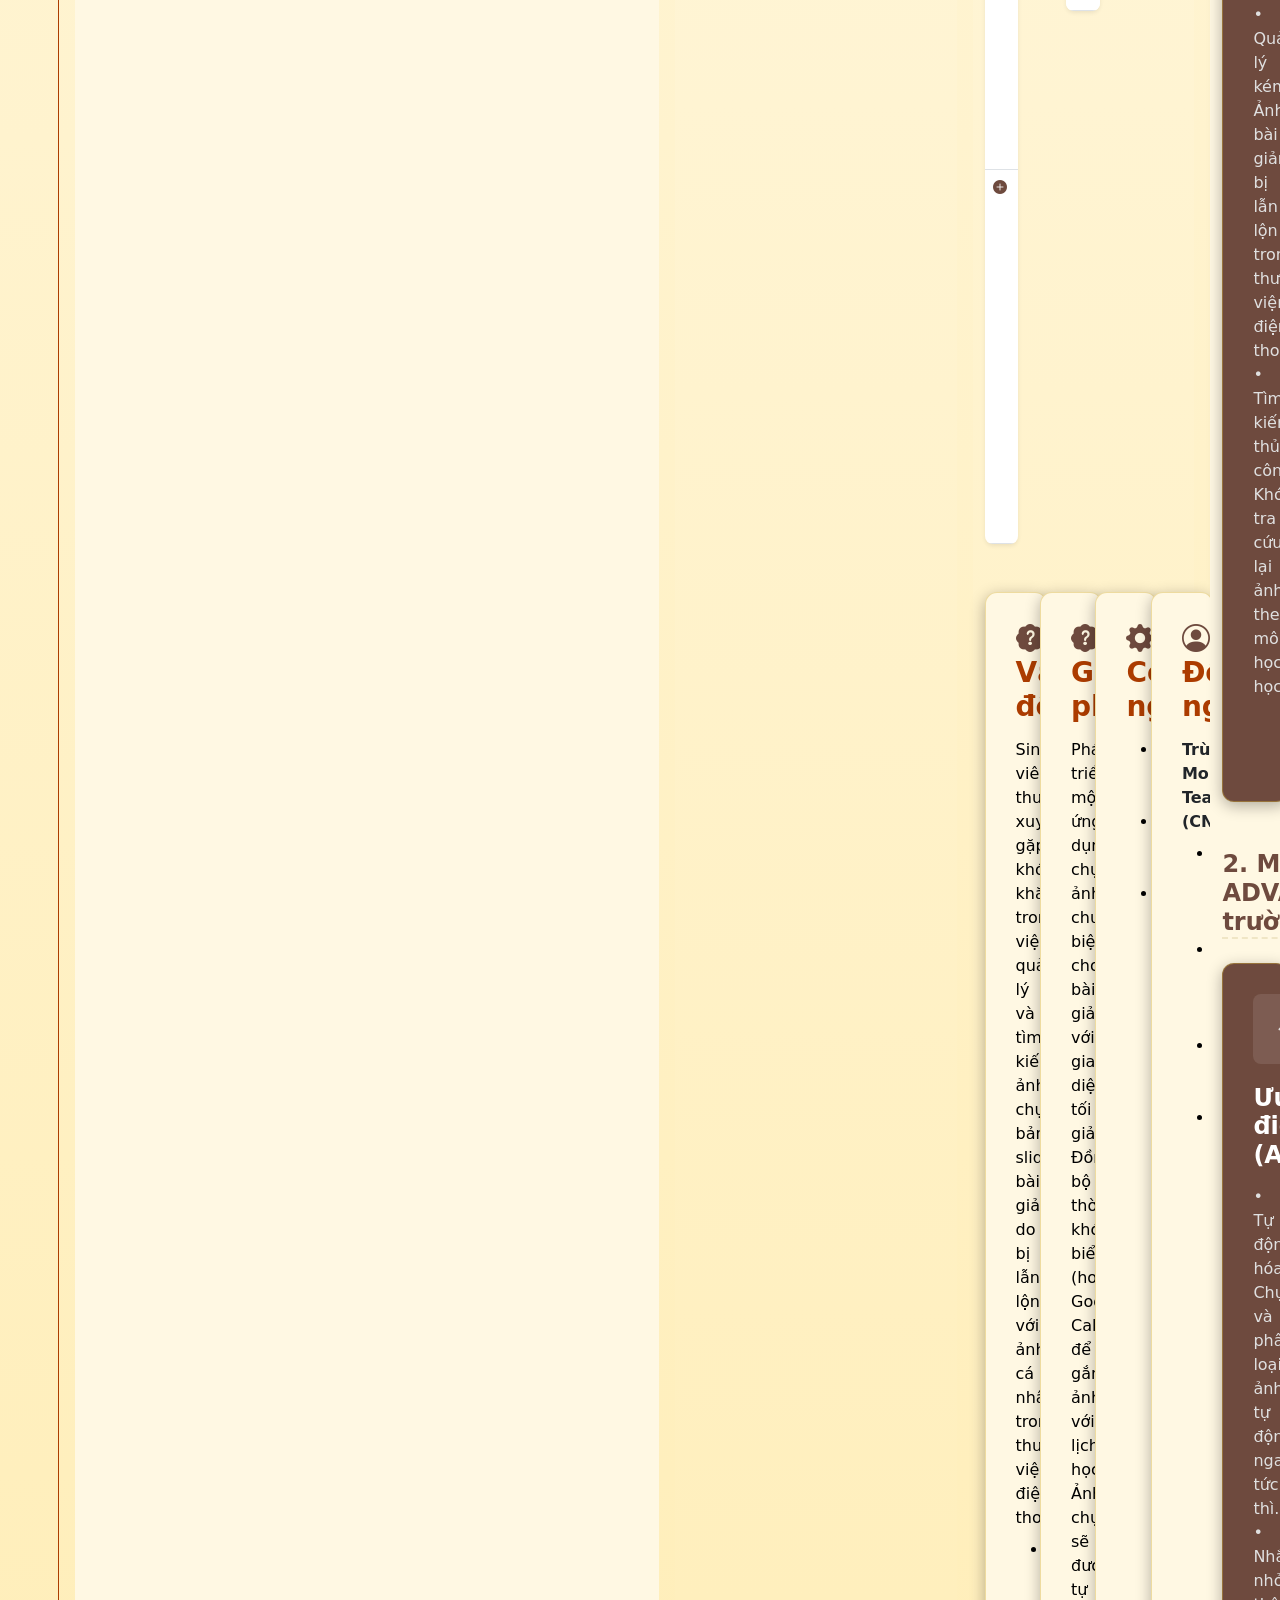
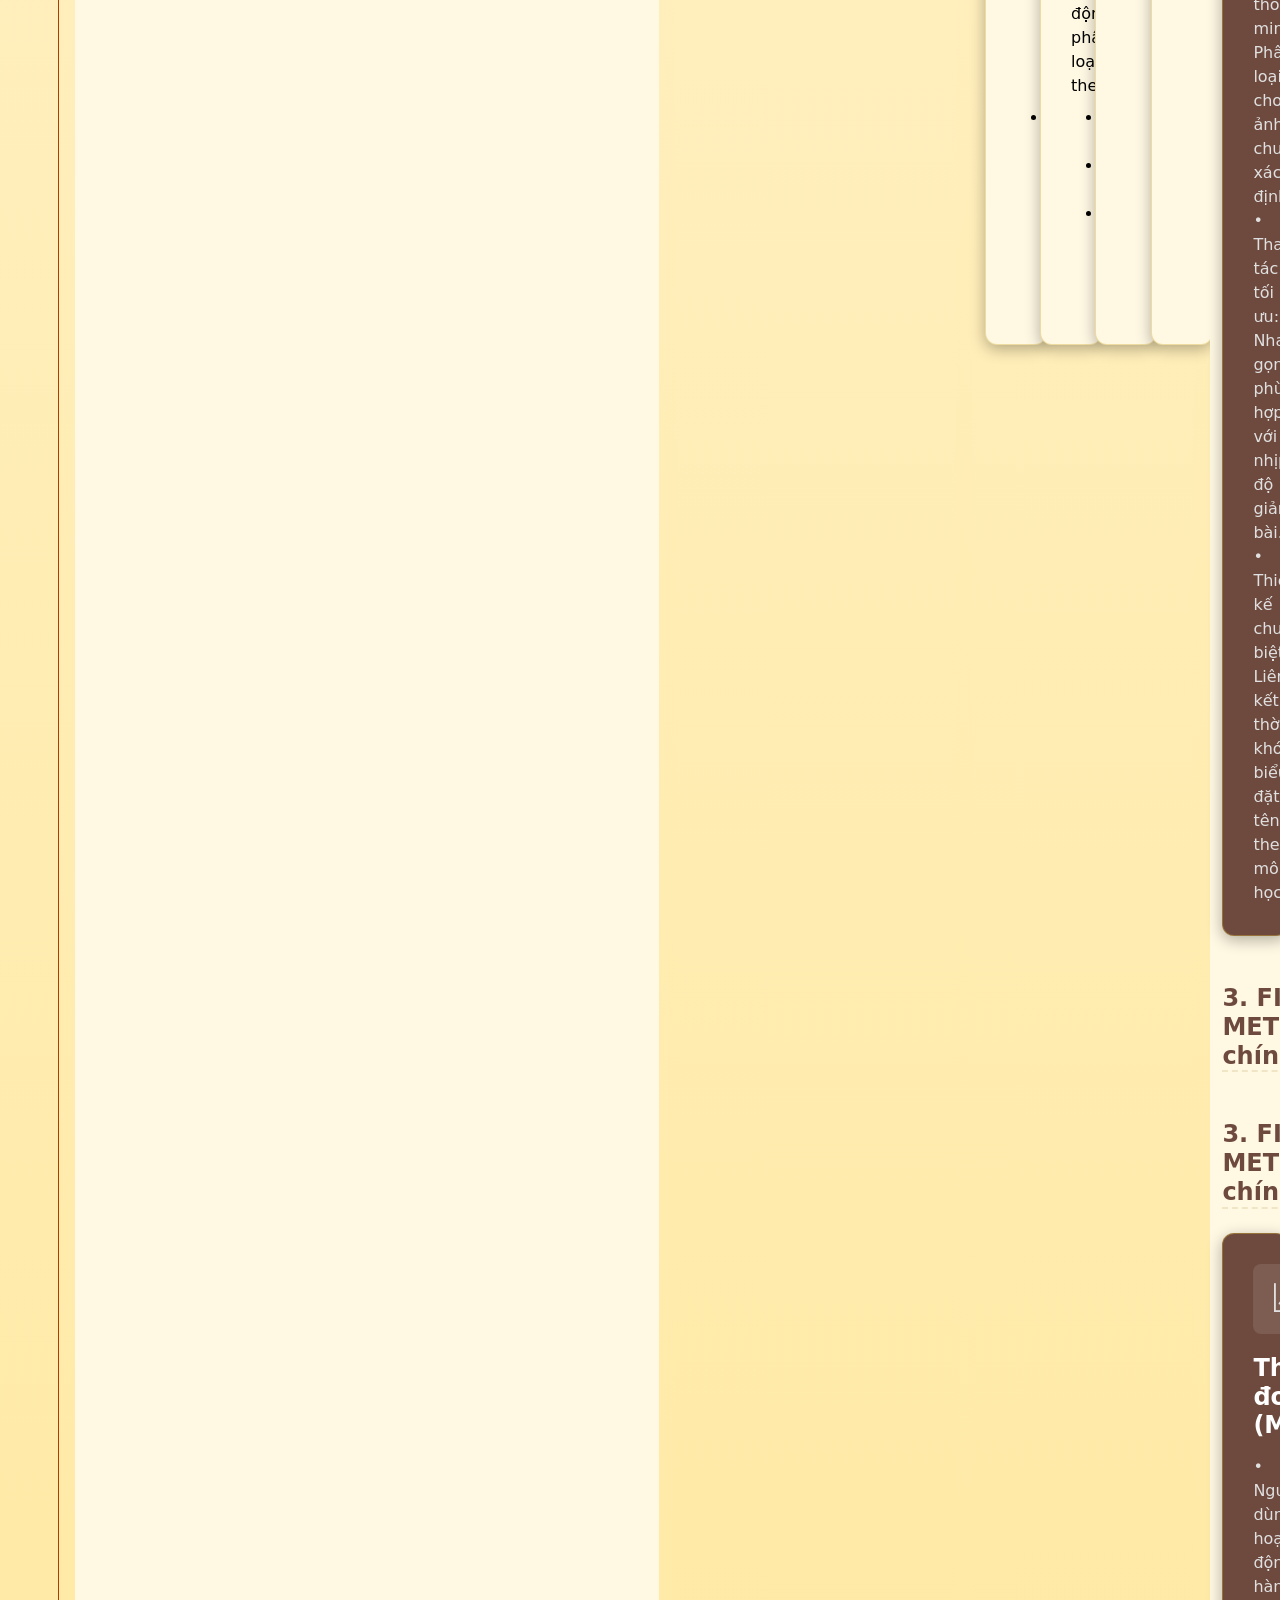
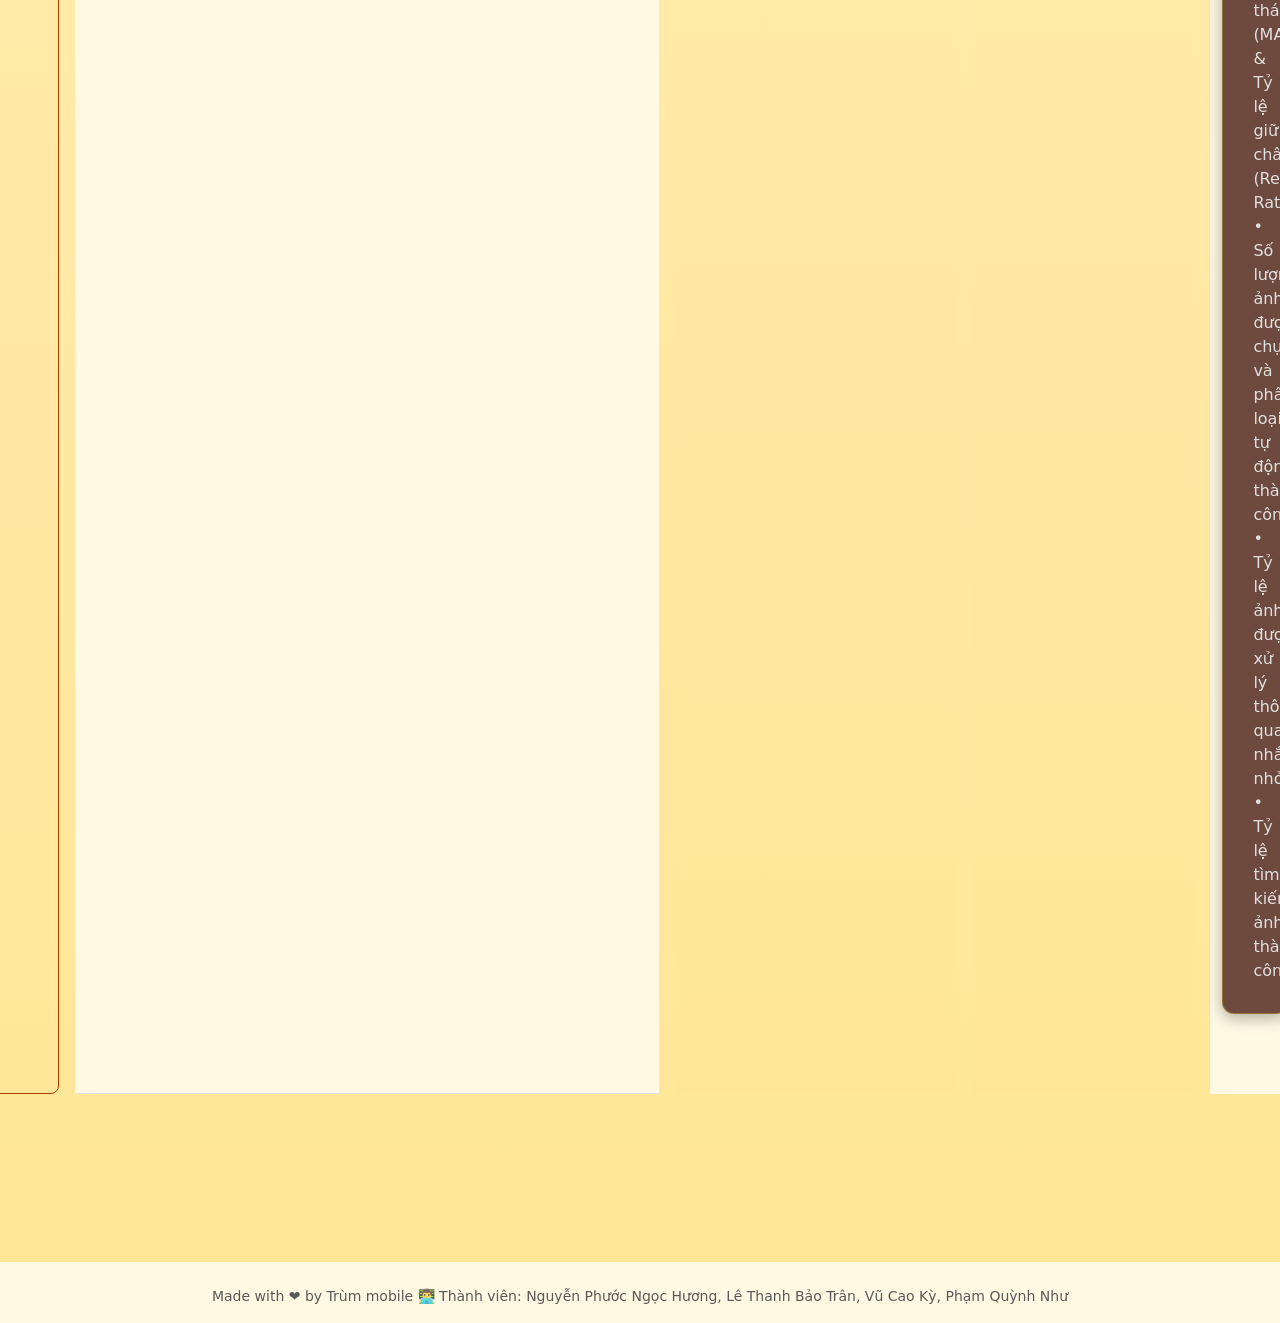
==== commit 43d52270: "Merge branch 'main' of https://github.com/cn01-trum-mobile/.github" ====
--- a/index.html
+++ b/index.html
@@ -164,6 +164,44 @@
                 font-size: 1.8rem;
                 /* Tăng kích thước icon lên một chút */
             }
+
+            /* 3. NAV BAR TÙY CHỈNH */
+
+            /* THÊM ĐOẠN NÀY ĐỂ TẠO KHOẢNG CÁCH GIỮA CÁC TAB */
+            .et-navbar-custom .nav-item {
+                margin-inline-end: 15px; /* Hoặc 20px nếu muốn rộng hơn */
+            }
+            /* KẾT THÚC ĐOẠN THÊM */
+
+            .et-navbar-custom .nav-link {
+                /* Màu chữ mặc định là màu chữ tối trên nền sáng */
+                color: var(--et-text-dark) !important;
+                font-weight: 500;
+                padding: 8px 15px;
+                border-bottom: 2px solid transparent;
+                transition: all 0.3s ease;
+                border-radius: 5px;
+            }
+
+            .et-navbar-custom .nav-link:hover {
+                /* Thay đổi nền và màu chữ khi hover */
+                background-color: rgba(110, 74, 62, 0.1);
+                /* Màu nâu primary nhạt */
+                color: var(--et-primary-color) !important;
+            }
+
+            .et-navbar-custom .nav-item .active,
+            .et-navbar-custom .nav-item .active:hover {
+                /* Áp dụng cho liên kết đang hoạt động */
+                font-weight: 700;
+                /* In đậm */
+                color: var(--et-red-color) !important;
+                /* Màu đỏ nổi bật */
+                background-color: var(--et-bg-light) !important;
+                /* Đảm bảo nền là màu trắng kem */
+                border-bottom: 2px solid var(--et-red-color);
+                /* Viền dưới màu đỏ nổi bật */
+            }
         </style>
     </head>
 
@@ -185,18 +223,304 @@
                 </button>
 
                 <div class="collapse navbar-collapse" id="navbarNavCollapse">
+                    <ul class="navbar-nav mx-auto et-navbar-custom">
+                        <li class="nav-item">
+                            <a class="nav-link active" href="index.html">Home</a>
+                        </li>
+                        <li class="nav-item">
+                            <a class="nav-link" href="product.html">Product</a>
+                        </li>
+                    </ul>
+
+                    <div class="d-flex align-items-center">
+                        <a class="btn et-btn-secondary2 me-2" href="https://github.com/cn01-trum-mobile/BTL-App-development/wiki">Docs</a>
+                        <a class="btn et-btn-primary" href="https://github.com/cn01-trum-mobile/BTL-App-development">Github Repo</a>
+                    </div>
+                </div>
+            </nav>
+        </header>
+
+        <section class="hero-section">
+            <div class="container-xl">
+                <h1 class="hero-title mb-4">
+                    Ứng dụng chụp và phân loại
+                    <br />
+                    ảnh bài giảng
+                </h1>
+                <p class="hero-subtitle mb-5">
+                    Vô tư chụp ảnh bài giảng trên lớp và để CapdeCours thay bạn phân loại và quản lý chúng. Hãy cùng nhau
+                    <strong>Chụp nhanh, Lưu Gọn, Tìm dễ</strong>
+                    nhé!
+                </p>
+
+                <div class="d-grid gap-3 d-sm-flex justify-content-sm-center mb-5">
+                    <a class="btn et-btn-primary btn-lg px-4" href="product.html">Explore the App</a>
+                    <a class="btn et-btn-secondary btn-lg px-4" href="https://github.com/cn01-trum-mobile/BTL-App-development/wiki">Read the Docs</a>
+
+<head>
+    <meta charset="UTF-8">
+    <meta name="viewport" content="width=device-width, initial-scale=1.0">
+    <title>CapdeCours</title>
+    <link rel="stylesheet" href="https://cdn.jsdelivr.net/npm/bootstrap-icons@1.11.3/font/bootstrap-icons.min.css">
+    <link href="https://cdn.jsdelivr.net/npm/bootstrap@5.3.3/dist/css/bootstrap.min.css" rel="stylesheet">
+    <style>
+        /* CSS TÙY CHỈNH VÀ BỘ MÀU MỚI */
+        :root {
+            --et-card-bg: #6E4A3E;
+            /* Nền Card Đậm (Màu nhấn chính) */
+            --et-bg-light: #FFF8E3;
+            /* Nền Chính (Trắng kem) */
+            --et-text-dark: #343a40;
+            /* Màu chữ mặc định trên nền sáng */
+            --et-accent-text: #E0E0E0;
+            /* Màu chữ trên nền card đậm */
+            --et-primary-color: #6E4A3E;
+            /* Màu cho nút và tiêu đề nổi bật */
+            --et-border-color: #e0e0e0;
+            /* Màu viền trên nền sáng */
+            --et-red-color: #AC3C00;
+        }
+
+            body {
+                background-color: var(--et-bg-light) !important;
+                color: var(--et-text-dark) !important;
+            }
+
+            /* 1. HEADER & HERO SECTION (Tương tự ảnh 1) */
+            .hero-section {
+                /* Đã thay đổi điểm bắt đầu gradient từ #FFE697 và điểm kết thúc là màu nền chính */
+                background: linear-gradient(0deg, #ffe697 0%, var(--et-bg-light) 100%);
+                padding: 120px 0;
+                text-align: center;
+            }
+
+            .hero-title {
+                font-size: 3.5rem;
+                font-weight: 800;
+                color: var(--et-red-color);
+            }
+
+            .hero-subtitle {
+                font-size: 1.25rem;
+                color: #6c757d;
+                max-width: 700px;
+                margin: 0 auto 30px;
+            }
+
+            .et-btn-primary {
+                background-color: var(--et-primary-color) !important;
+                border-color: var(--et-primary-color) !important;
+                color: #ffffff !important;
+                font-weight: bold;
+                padding: 10px 30px;
+            }
+
+            .et-btn-secondary {
+                border-color: var(--et-red-color) !important;
+                color: var(--et-red-color) !important;
+                font-weight: bold;
+                padding: 10px 30px;
+            }
+
+            .et-btn-secondary:hover {
+                background-color: var(--et-red-color) !important;
+                color: #ffffff !important;
+            }
+
+            .et-btn-secondary2 {
+                border-color: var(--et-red-color) !important;
+                color: var(--et-red-color) !important;
+                font-weight: bold;
+            }
+
+            .et-btn-secondary2:hover {
+                background-color: var(--et-red-color) !important;
+                color: #ffffff !important;
+            }
+
+            /* 2. CONTENT SECTION (Tương tự ảnh 2) */
+            .content-section {
+                background-color: var(--et-bg-light);
+                padding: 80px 0;
+                text-align: center;
+            }
+
+            .content-section h2 {
+                font-size: 2.5rem;
+                font-weight: 800;
+                margin-bottom: 50px;
+            }
+
+            .content-section h2 {
+                /* Thêm đường phân cách màu nhấn phụ */
+                border-bottom: 3px solid var(--et-accent-secondary);
+                padding-bottom: 15px;
+            }
+
+            .et-dark-card {
+                background-color: var(--et-card-bg);
+                border: 1px solid rgba(212, 175, 55, 0.4);
+                /* Border Vàng Đồng nhạt */
+                border-radius: 12px;
+                padding: 30px;
+                text-align: left;
+                height: 100%;
+                color: var(--et-accent-text);
+
+                /* Đổ bóng nhẹ và hiệu ứng chuyển động */
+                box-shadow: 0 4px 15px rgba(0, 0, 0, 0.3);
+                transition: transform 0.3s ease, box-shadow 0.3s ease;
+            }
+
+            .et-dark-card:hover {
+                /* Nâng card nhẹ lên khi di chuột */
+                transform: translateY(-5px);
+                /* Tăng cường đổ bóng */
+                box-shadow: 0 10px 30px rgba(0, 0, 0, 0.5);
+                /* Có thể làm sáng nhẹ nền card */
+                background-color: #552117;
+                /* Màu đậm hơn một chút */
+            }
+
+            .et-btn-primary:hover {
+                /* Nâng card nhẹ lên khi di chuột */
+                transform: translateY(-3px);
+                /* Tăng cường đổ bóng */
+                box-shadow: 0 5px 10px rgba(0, 0, 0, 0.1);
+                /* Có thể làm sáng nhẹ nền card */
+                background-color: #552117;
+                /* Màu đậm hơn một chút */
+            }
+
+            .et-dark-card h3 {
+                font-size: 1.5rem;
+                font-weight: 700;
+                margin-bottom: 15px;
+                color: #ffffff;
+                /* Tiêu đề trắng */
+            }
+
+            .et-dark-card p {
+                color: var(--et-accent-text);
+            }
+
+        .icon-placeholder {
+            width: 70px;
+            height: 70px;
+            background-color: rgba(255, 255, 255, 0.1);
+            /* Icon nhạt */
+            border-radius: 8px;
+            margin-bottom: 20px;
+            display: flex;
+            align-items: center;
+            justify-content: center;
+            color: #ffffff;
+            background-color: rgba(255, 255, 255, 0.1);
+            color: var(--et-accent-secondary);
+            /* Icon màu Vàng Đồng */
+            font-size: 1.8rem;
+            /* Tăng kích thước icon lên một chút */
+        }
+
+        .project-detail-card {
+            background-color: var(--et-bg-light);
+            border: 1px solid rgba(212, 175, 55, 0.4);
+            /* Border Vàng Đồng nhạt */
+            border-radius: 12px;
+            padding: 30px;
+            text-align: left;
+            height: 100%;
+            color: black;
+
+            /* Đổ bóng nhẹ và hiệu ứng chuyển động */
+            box-shadow: 0 4px 15px rgba(0, 0, 0, 0.3);
+            transition: transform 0.3s ease, box-shadow 0.3s ease;
+        }
+
+        .project-detail-card:hover {
+            /* Nâng card nhẹ lên khi di chuột */
+            transform: translateY(-5px);
+            /* Tăng cường đổ bóng */
+            box-shadow: 0 10px 30px rgba(0, 0, 0, 0.5);
+            /* Màu đậm hơn một chút */
+        }
+
+        .project-detail-card h3 {
+            color: var(--et-red-color);
+            font-weight: 700;
+            margin-bottom: 15px;
+        }
+
+        .project-detail-card h3 i {
+            margin-right: 10px;
+            color: var(--et-primary-color);
+        }
+
+        .summary-heading {
+            font-size: 1.5rem;
+            /* Giảm nhẹ để phù hợp với cột 4 */
+            font-weight: 700;
+            color: var(--et-primary-color) !important;
+            margin-bottom: 20px;
+            padding-bottom: 10px;
+            border-bottom: 2px dashed #f0e6c5;
+        }
+
+        /* Các chỉ số Metric trong cột 4, cần tối ưu không gian hơn */
+        .metric-dark-card .metric-value {
+            font-size: 2.0rem;
+            /* Giảm nhẹ hơn nữa */
+            font-weight: 800;
+            color: var(--et-red-color);
+            line-height: 1.2;
+        }
+
+        .metric-dark-card .metric-label {
+            font-size: 0.85rem;
+            /* Chữ nhỏ hơn */
+            color: black;
+            font-weight: 500;
+            margin-top: 5px;
+        }
+    </style>
+</head>
+
+    <body>
+        <header class="border-bottom sticky-top" style="background-color: var(--et-bg-light)">
+            <nav class="navbar navbar-expand-lg container-xl py-3">
+                <img src="./assests/images/logo.png" height="50" class="px-2" alt="Logo" />
+                <a class="navbar-brand fw-bold fs-4" style="color: var(--et-red-color)" href="index.html">CapdeCours</a>
+
+                <button
+                    class="navbar-toggler"
+                    type="button"
+                    data-bs-toggle="collapse"
+                    data-bs-target="#navbarNavCollapse"
+                    aria-controls="navbarNavCollapse"
+                    aria-expanded="false"
+                    aria-label="Toggle navigation">
+                    <span class="navbar-toggler-icon"></span>
+                </button>
+
+                <div class="collapse navbar-collapse" id="navbarNavCollapse">
                     <ul class="navbar-nav mx-auto">
                         <li class="nav-item"><a class="nav-link text-dark" href="index.html">Home</a></li>
                         <li class="nav-item"><a class="nav-link text-dark" href="product.html">Product</a></li>
                     </ul>
 
-                    <div class="d-flex align-items-center">
-                        <a class="btn et-btn-secondary2 me-2" href="https://github.com/cn01-trum-mobile/BTL-App-development/wiki">Docs</a>
-                        <a class="btn et-btn-primary" href="https://github.com/cn01-trum-mobile/BTL-App-development">Github Repo</a>
-                    </div>
-                </div>
-            </nav>
-        </header>
+                <div class="d-flex align-items-center">
+                    <a class="btn et-btn-secondary2 me-2"
+                        href="https://github.com/cn01-trum-mobile/BTL-App-development/wiki">Docs</a>
+                    <a class="btn et-btn-primary" href="https://github.com/cn01-trum-mobile/BTL-App-development">Github
+                        Repo</a>
+                </div>
+
+                <div class="my-5 rounded-4 overflow-hidden">
+                    <img src="./assests/images/onboarding.png" alt="Onboarding Image" class="img-fluid" />
+                </div>
+            </div>
+        </nav>
+    </header>
 
         <section class="hero-section">
             <div class="container-xl">
@@ -211,13 +535,193 @@
                     <img src="./assests/images/onboarding.png" alt="Onboarding Image" class="img-fluid" />
                 </div>
 
-                <div class="text-center mt-4">
-                    <p class="small text-muted">
-                        Made with ❤️ by Trùm mobile 👨‍💻 Thành viên: Nguyễn Phước Ngọc Hương, Lê Thanh Bảo Trân, Vũ Cao Kỳ, Phạm Quỳnh Như
-                    </p>
+        </div>
+    </section>
+
+
+    <section id="project-summary" class="hero-section py-5" style="background-color: var(--et-light-accent);">
+        <div class="container-xl">
+            <h2 class="hero-title my-5 text-black">Tổng quan Dự án & Lộ trình</h2>
+
+            <div class="row g-5">
+
+                <div class="col-lg-4">
+                    <h3 class="summary-heading">Mục tiêu cốt lõi</h3>
+
+                    <div class="table-responsive rounded-3 shadow-sm">
+                        <table class="table table-sm table-hover mb-0 small" style="background-color: white;">
+                            <tbody>
+                                <tr style="background-color: var(--et-light-accent);">
+                                    <td class="px-2 py-2 text-center"
+                                        style="width: 10%; color: var(--et-primary-color);"><i
+                                            class="bi bi-clock-fill fw-bold"></i></td>
+                                    <td class="px-2 py-2" style="width: 90%;">
+                                        <p class="text-dark mb-0 fw-bold">Tiện lợi & Tốc độ</p>
+                                        <span class="text-muted small">Tạo công cụ thân thiện, giúp ghi chú nhanh
+                                            chóng.</span>
+                                    </td>
+                                </tr>
+                                <tr style="background-color: white;">
+                                    <td class="px-2 py-2 text-center" style="color: var(--et-primary-color);"><i
+                                            class="bi bi-archive-fill fw-bold"></i></td>
+                                    <td class="px-2 py-2">
+                                        <p class="text-dark mb-0 fw-bold">Quản lý tri thức</p>
+                                        <span class="text-muted small">Giúp sinh viên quản lý ảnh bài giảng hiệu quả,
+                                            loại bỏ lộn xộn.</span>
+                                    </td>
+                                </tr>
+                                <tr style="background-color: var(--et-light-accent);">
+                                    <td class="px-2 py-2 text-center" style="color: var(--et-primary-color);"><i
+                                            class="bi bi-plus-circle-fill fw-bold"></i></td>
+                                    <td class="px-2 py-2">
+                                        <p class="text-dark mb-0 fw-bold">Tiềm năng mở rộng</p>
+                                        <span class="text-muted small">Mở rộng sang các tính năng nâng cao như OCR, chia
+                                            sẻ nhóm.</span>
+                                    </td>
+                                </tr>
+                            </tbody>
+                        </table>
+                    </div>
+                </div>
+
+                <div class="col-lg-4">
+                    <h3 class="summary-heading">Các Mốc Phát triển</h3>
+
+                    <div class="table-responsive rounded-3 shadow-sm">
+                        <table class="table table-hover mb-0 small">
+                            <thead class="text-white" style="background-color: var(--et-card-bg);">
+                                <tr>
+                                    <th scope="col" class="px-2 py-2">Mốc</th>
+                                    <th scope="col" class="px-2 py-2">Mục tiêu</th>
+                                    <th scope="col" class="px-2 py-2">Deadline</th>
+                                </tr>
+                            </thead>
+                            <tbody>
+                                <tr style="background-color: var(--et-light-accent);">
+                                    <td class="px-2 py-2 fw-bold">A1</td>
+                                    <td class="px-2 py-2">Setup ban đầu</td>
+                                    <td class="px-2 py-2">10/10/25</td>
+                                </tr>
+                                <tr style="background-color: white;">
+                                    <td class="px-2 py-2 fw-bold">MVP</td>
+                                    <td class="px-2 py-2">Chụp & phân loại cơ bản</td>
+                                    <td class="px-2 py-2">15/11/25</td>
+                                </tr>
+                                <tr style="background-color: var(--et-light-accent);">
+                                    <td class="px-2 py-2 fw-bold">Beta</td>
+                                    <td class="px-2 py-2">Tìm kiếm & nhắc nhở</td>
+                                    <td class="px-2 py-2">10/12/25</td>
+                                </tr>
+                                <tr style="background-color: white;">
+                                    <td class="px-2 py-2 fw-bold">Final</td>
+                                    <td class="px-2 py-2">Demo ổn định</td>
+                                    <td class="px-2 py-2">27/12/25</td>
+                                </tr>
+                            </tbody>
+                        </table>
+                    </div>
+                </div>
+
+                <div class="col-lg-4">
+                    <h3 class="summary-heading">Chỉ số Hiệu suất</h3>
+
+                    <div class="row g-3">
+                        <div class="col-6">
+                            <div class="metric-dark-card">
+                                <div class="metric-value">30</div>
+                                <div class="metric-label">Tổng tải app</div>
+                            </div>
+                        </div>
+
+                        <div class="col-6">
+                            <div class="metric-dark-card">
+                                <div class="metric-value">20%</div>
+                                <div class="metric-label">Quay lại sau 7 ngày</div>
+                            </div>
+                        </div>
+
+                        <div class="col-6">
+                            <div class="metric-dark-card">
+                                <div class="metric-value">90%</div>
+                                <div class="metric-label">Phân loại đúng</div>
+                            </div>
+                        </div>
+
+                        <div class="col-6">
+                            <div class="metric-dark-card">
+                                <div class="metric-value">5s</div>
+                                <div class="metric-label">Tốc độ xử lý</div>
+                            </div>
+                        </div>
+                    </div>
+
                 </div>
             </div>
-        </section>
+        </div>
+        <div class="container-xl mt-5">
+            <div class="row">
+                <div class="col-lg-3 col-md-6">
+                    <div class="project-detail-card">
+                        <h3><i class="bi bi-patch-question-fill"></i> Vấn đề</h3>
+                        <p class="mb-2">
+                            Sinh viên thường xuyên gặp khó khăn trong việc quản lý và tìm kiếm ảnh chụp bảng, slide
+                            bài giảng do bị lẫn lộn với ảnh cá nhân trong thư viện điện thoại.
+                        </p>
+                        <ul class="">
+                            <li>Mất thời gian tìm lại tài liệu.</li>
+                            <li>Thiếu hệ thống phân loại theo môn học.</li>
+                        </ul>
+                    </div>
+                </div>
+
+                <div class="col-lg-3 col-md-6">
+                    <div class="project-detail-card">
+                        <h3><i class="bi bi-patch-question-fill"></i> Giải pháp</h3>
+                        <p class="mb-2">
+
+                            Phát triển một ứng dụng chụp ảnh chuyên biệt cho bài giảng với giao diện tối giản.
+                            Đồng bộ thời khóa biểu (hoặc Google Calendar) để gắn ảnh với lịch học.
+                            Ảnh chụp sẽ được tự động phân loại theo:
+
+
+                        </p>
+                        <ul class="">
+                            <li>Môn học
+                            </li>
+                            <li>Buổi học
+                            </li>
+                            <li>Thời gian chụp
+                            </li>
+                        </ul>
+                    </div>
+                </div>
+
+                <div class="col-lg-3 col-md-6">
+                    <div class="project-detail-card">
+                        <h3><i class="bi bi-gear-fill"></i> Công nghệ</h3>
+                        <ul class=" mb-0">
+                            <li> Frontend: React Native.</li>
+                            <li> Ngôn ngữ: Javascript.</li>
+                            <li> Backend/DB: MongoDB.</li>
+                        </ul>
+                    </div>
+                </div>
+
+                <div class="col-lg-3 col-md-6">
+                    <div class="project-detail-card">
+                        <h3><i class="bi bi-person-circle"></i> Đội ngũ</h3>
+                        <p class="fw-bold mb-2 text-dark">Trùm Mobile Team (CN01)</p>
+                        <ul class=" mb-0 ">
+                            <li>Nguyễn Phước Ngọc Hương</li>
+                            <li>Lê Thanh Bảo Trân</li>
+                            <li>Vũ Cao Kỳ</li>
+                            <li>Phạm Quỳnh Như</li>
+                        </ul>
+                    </div>
+                </div>
+            </div>
+        </div>
+    </section>
 
         <section class="content-section">
             <div class="container-xl">
@@ -283,7 +787,7 @@
                     <div class="col-lg-4 col-md-6">
                         <div class="et-dark-card">
                             <div class="icon-placeholder"><i class="bi bi-people-fill"></i></div>
-                            <h3>Khách hàng (User Segments)</h3>
+                            <h3>Khách hàng (Users)</h3>
                             <ul class="list-unstyled mb-0">
                                 <li>• Sinh viên ĐH/CĐ: Cần quản lý khoa học, thường xuyên chụp bài giảng.</li>
                                 <li>• Học sinh phổ thông: Cần ôn tập nhiều môn, muốn lưu trữ tài liệu gọn gàng.</li>
@@ -305,6 +809,9 @@
                     </div>
                 </div>
 
+                <h3 class="text-start fw-bold fs-4 mb-4 mt-5" style="color: var(--et-primary-color); border-bottom: 2px dashed #f0e6c5">
+                    3. FINANCE & METRICS (Tài chính & Đo lường)
+                </h3>
                 <h3 class="text-start fw-bold fs-4 mb-4 mt-5" style="color: var(--et-primary-color); border-bottom: 2px dashed #f0e6c5">
                     3. FINANCE & METRICS (Tài chính & Đo lường)
                 </h3>
@@ -337,7 +844,7 @@
                     <div class="col-lg-4 col-md-6">
                         <div class="et-dark-card">
                             <div class="icon-placeholder"><i class="bi bi-cash-stack"></i></div>
-                            <h3>Dòng tiền (Revenue Streams)</h3>
+                            <h3>Dòng tiền (Revenue)</h3>
                             <ul class="list-unstyled mb-0">
                                 <li>• Mô hình Premium: Chụp ảnh/Phân loại/Tìm kiếm nâng cao không giới hạn.</li>
                                 <li>• Quảng cáo chọn lọc: Hợp tác với thương hiệu giáo dục.</li>
@@ -347,9 +854,20 @@
                     </div>
                 </div>
             </div>
-        </section>
+        </div>
+    </section>
+    <div class="text-center mt-4">
+        <p class="small text-muted"> Made with ❤️ by Trùm mobile 👨‍💻 Thành viên: Nguyễn Phước Ngọc Hương, Lê
+            Thanh Bảo Trân, Vũ Cao Kỳ, Phạm Quỳnh Như</p>
+    </div>
+
+
+    <script src="https://cdn.jsdelivr.net/npm/bootstrap@5.3.3/dist/js/bootstrap.bundle.min.js"></script>
+    <script src="script.js"></script>
+</body>
 
         <script src="https://cdn.jsdelivr.net/npm/bootstrap@5.3.3/dist/js/bootstrap.bundle.min.js"></script>
         <script src="script.js"></script>
     </body>
 </html>
+
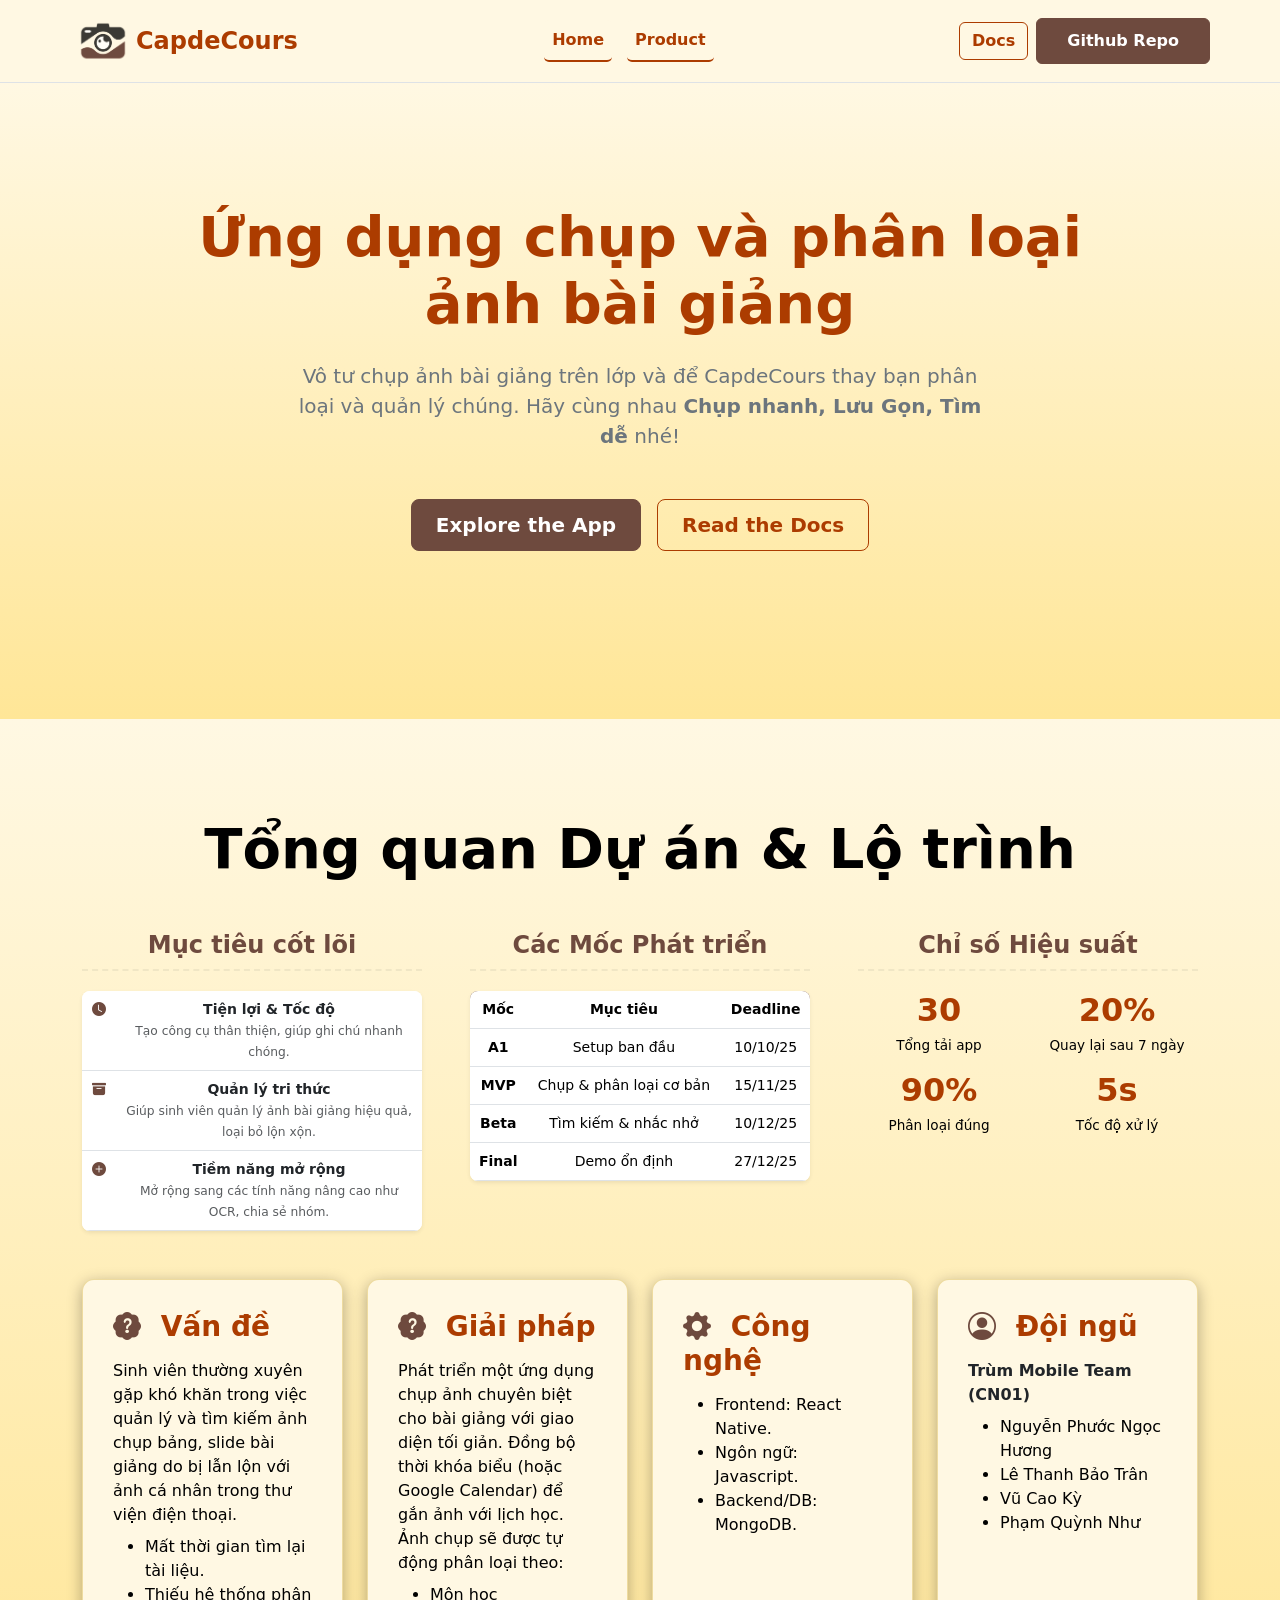
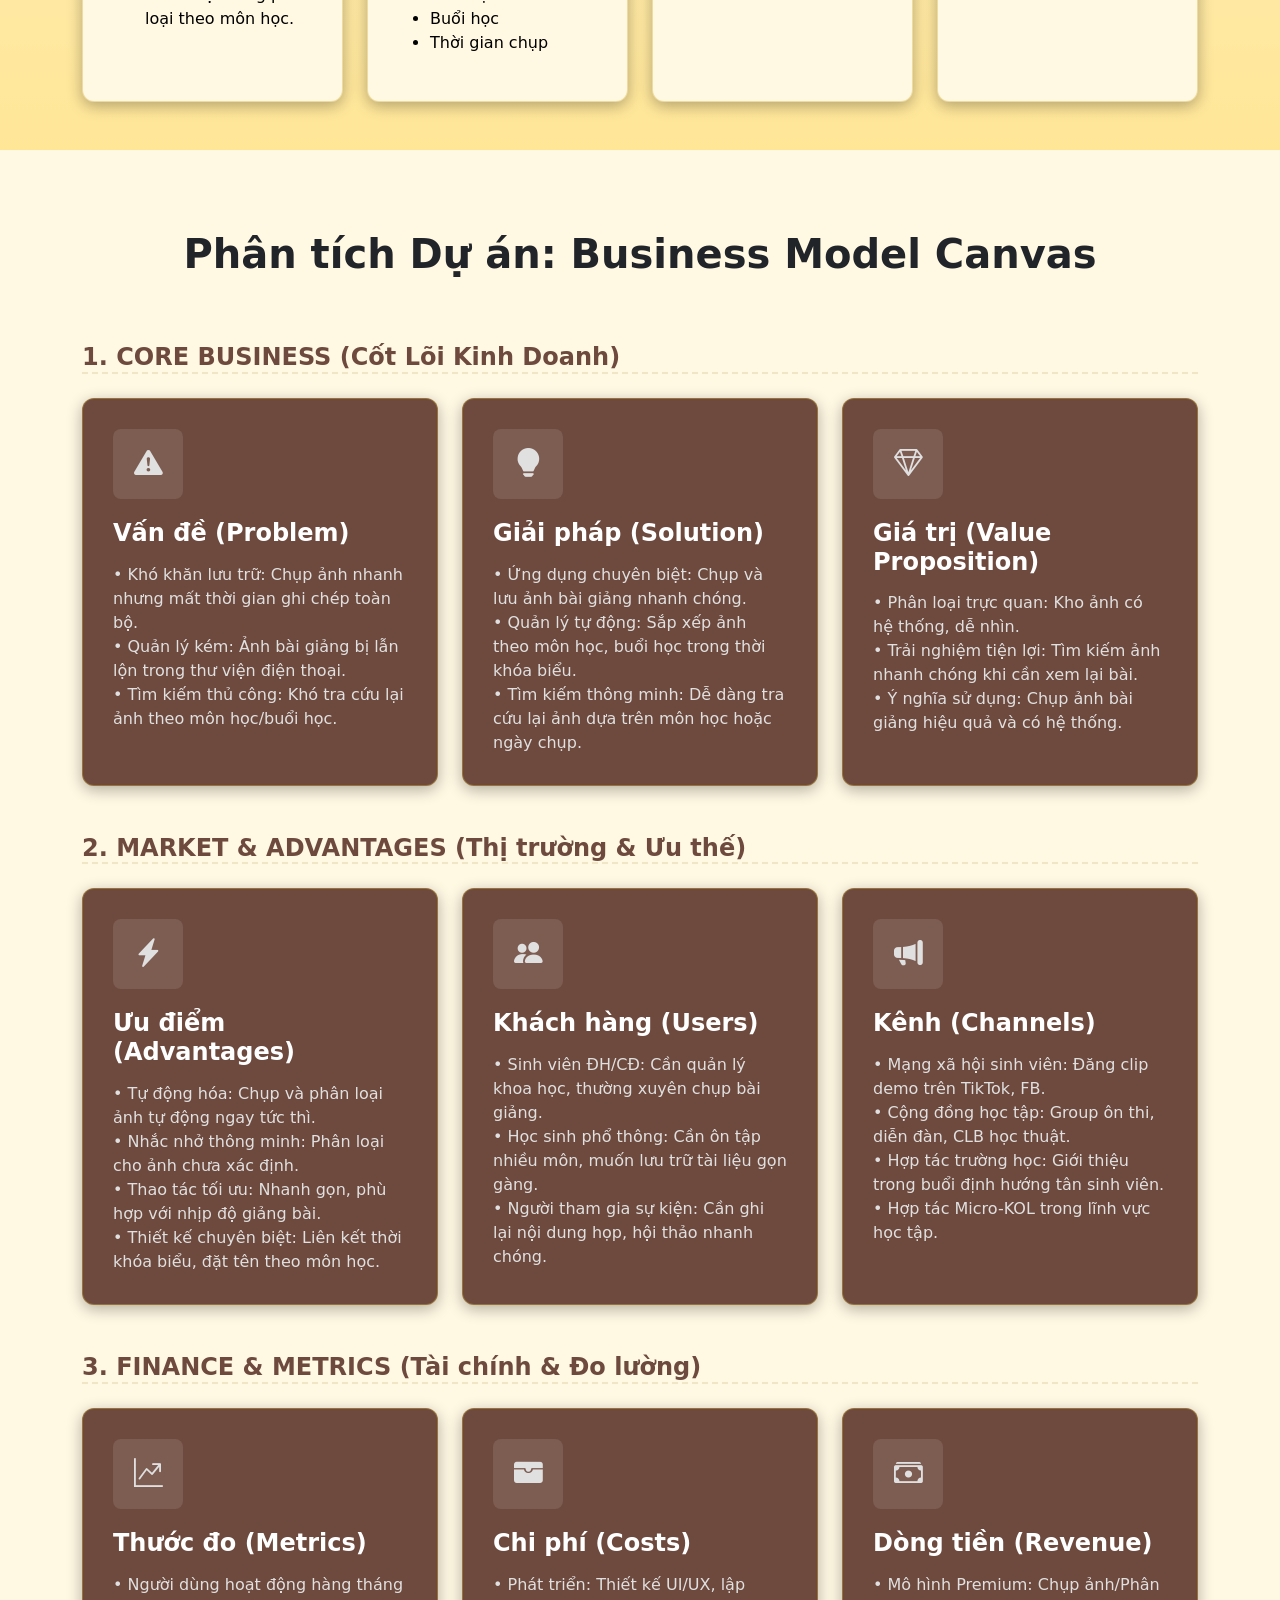
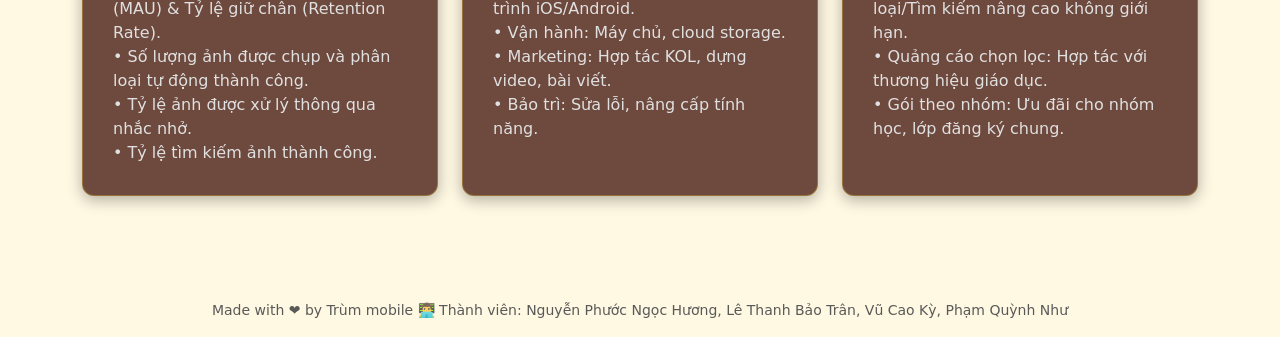
==== commit c6283143: "update conflicts solved" ====
--- a/index.html
+++ b/index.html
@@ -8,263 +8,6 @@
         <link href="https://cdn.jsdelivr.net/npm/bootstrap@5.3.3/dist/css/bootstrap.min.css" rel="stylesheet" />
         <style>
             /* CSS TÙY CHỈNH VÀ BỘ MÀU MỚI */
-            :root {
-                --et-card-bg: #6e4a3e;
-                /* Nền Card Đậm (Màu nhấn chính) */
-                --et-bg-light: #fff8e3;
-                /* Nền Chính (Trắng kem) */
-                --et-text-dark: #343a40;
-                /* Màu chữ mặc định trên nền sáng */
-                --et-accent-text: #e0e0e0;
-                /* Màu chữ trên nền card đậm */
-                --et-primary-color: #6e4a3e;
-                /* Màu cho nút và tiêu đề nổi bật */
-                --et-border-color: #e0e0e0;
-                /* Màu viền trên nền sáng */
-                --et-red-color: #ac3c00;
-            }
-
-            body {
-                background-color: var(--et-bg-light) !important;
-                color: var(--et-text-dark) !important;
-            }
-
-            /* 1. HEADER & HERO SECTION (Tương tự ảnh 1) */
-            .hero-section {
-                /* Đã thay đổi điểm bắt đầu gradient từ #FFE697 và điểm kết thúc là màu nền chính */
-                background: linear-gradient(0deg, #ffe697 0%, var(--et-bg-light) 100%);
-                padding: 120px 0;
-                text-align: center;
-            }
-
-            .hero-title {
-                font-size: 3.5rem;
-                font-weight: 800;
-                color: var(--et-red-color);
-            }
-
-            .hero-subtitle {
-                font-size: 1.25rem;
-                color: #6c757d;
-                max-width: 700px;
-                margin: 0 auto 30px;
-            }
-
-            .et-btn-primary {
-                background-color: var(--et-primary-color) !important;
-                border-color: var(--et-primary-color) !important;
-                color: #ffffff !important;
-                font-weight: bold;
-                padding: 10px 30px;
-            }
-
-            .et-btn-secondary {
-                border-color: var(--et-red-color) !important;
-                color: var(--et-red-color) !important;
-                font-weight: bold;
-                padding: 10px 30px;
-            }
-
-            .et-btn-secondary:hover {
-                background-color: var(--et-red-color) !important;
-                color: #ffffff !important;
-            }
-
-            .et-btn-secondary2 {
-                border-color: var(--et-red-color) !important;
-                color: var(--et-red-color) !important;
-                font-weight: bold;
-            }
-
-            .et-btn-secondary2:hover {
-                background-color: var(--et-red-color) !important;
-                color: #ffffff !important;
-            }
-
-            /* 2. CONTENT SECTION (Tương tự ảnh 2) */
-            .content-section {
-                background-color: var(--et-bg-light);
-                padding: 80px 0;
-                text-align: center;
-            }
-
-            .content-section h2 {
-                font-size: 2.5rem;
-                font-weight: 800;
-                margin-bottom: 50px;
-            }
-
-            .content-section h2 {
-                /* Thêm đường phân cách màu nhấn phụ */
-                border-bottom: 3px solid var(--et-accent-secondary);
-                padding-bottom: 15px;
-            }
-
-            .et-dark-card {
-                background-color: var(--et-card-bg);
-                border: 1px solid rgba(212, 175, 55, 0.4);
-                /* Border Vàng Đồng nhạt */
-                border-radius: 12px;
-                padding: 30px;
-                text-align: left;
-                height: 100%;
-                color: var(--et-accent-text);
-
-                /* Đổ bóng nhẹ và hiệu ứng chuyển động */
-                box-shadow: 0 4px 15px rgba(0, 0, 0, 0.3);
-                transition: transform 0.3s ease, box-shadow 0.3s ease;
-            }
-
-            .et-dark-card:hover {
-                /* Nâng card nhẹ lên khi di chuột */
-                transform: translateY(-5px);
-                /* Tăng cường đổ bóng */
-                box-shadow: 0 10px 30px rgba(0, 0, 0, 0.5);
-                /* Có thể làm sáng nhẹ nền card */
-                background-color: #552117;
-                /* Màu đậm hơn một chút */
-            }
-
-            .et-btn-primary:hover {
-                /* Nâng card nhẹ lên khi di chuột */
-                transform: translateY(-3px);
-                /* Tăng cường đổ bóng */
-                box-shadow: 0 5px 10px rgba(0, 0, 0, 0.1);
-                /* Có thể làm sáng nhẹ nền card */
-                background-color: #552117;
-                /* Màu đậm hơn một chút */
-            }
-
-            .et-dark-card h3 {
-                font-size: 1.5rem;
-                font-weight: 700;
-                margin-bottom: 15px;
-                color: #ffffff;
-                /* Tiêu đề trắng */
-            }
-
-            .et-dark-card p {
-                color: var(--et-accent-text);
-            }
-
-            .icon-placeholder {
-                width: 70px;
-                height: 70px;
-                background-color: rgba(255, 255, 255, 0.1);
-                /* Icon nhạt */
-                border-radius: 8px;
-                margin-bottom: 20px;
-                display: flex;
-                align-items: center;
-                justify-content: center;
-                color: #ffffff;
-                background-color: rgba(255, 255, 255, 0.1);
-                color: var(--et-accent-secondary);
-                /* Icon màu Vàng Đồng */
-                font-size: 1.8rem;
-                /* Tăng kích thước icon lên một chút */
-            }
-
-            /* 3. NAV BAR TÙY CHỈNH */
-
-            /* THÊM ĐOẠN NÀY ĐỂ TẠO KHOẢNG CÁCH GIỮA CÁC TAB */
-            .et-navbar-custom .nav-item {
-                margin-inline-end: 15px; /* Hoặc 20px nếu muốn rộng hơn */
-            }
-            /* KẾT THÚC ĐOẠN THÊM */
-
-            .et-navbar-custom .nav-link {
-                /* Màu chữ mặc định là màu chữ tối trên nền sáng */
-                color: var(--et-text-dark) !important;
-                font-weight: 500;
-                padding: 8px 15px;
-                border-bottom: 2px solid transparent;
-                transition: all 0.3s ease;
-                border-radius: 5px;
-            }
-
-            .et-navbar-custom .nav-link:hover {
-                /* Thay đổi nền và màu chữ khi hover */
-                background-color: rgba(110, 74, 62, 0.1);
-                /* Màu nâu primary nhạt */
-                color: var(--et-primary-color) !important;
-            }
-
-            .et-navbar-custom .nav-item .active,
-            .et-navbar-custom .nav-item .active:hover {
-                /* Áp dụng cho liên kết đang hoạt động */
-                font-weight: 700;
-                /* In đậm */
-                color: var(--et-red-color) !important;
-                /* Màu đỏ nổi bật */
-                background-color: var(--et-bg-light) !important;
-                /* Đảm bảo nền là màu trắng kem */
-                border-bottom: 2px solid var(--et-red-color);
-                /* Viền dưới màu đỏ nổi bật */
-            }
-        </style>
-    </head>
-
-    <body>
-        <header class="border-bottom sticky-top" style="background-color: var(--et-bg-light)">
-            <nav class="navbar navbar-expand-lg container-xl py-3">
-                <img src="./assests/images/logo.png" height="50" class="px-2" alt="Logo" />
-                <a class="navbar-brand fw-bold fs-4" style="color: var(--et-red-color)" href="index.html">CapdeCours</a>
-
-                <button
-                    class="navbar-toggler"
-                    type="button"
-                    data-bs-toggle="collapse"
-                    data-bs-target="#navbarNavCollapse"
-                    aria-controls="navbarNavCollapse"
-                    aria-expanded="false"
-                    aria-label="Toggle navigation">
-                    <span class="navbar-toggler-icon"></span>
-                </button>
-
-                <div class="collapse navbar-collapse" id="navbarNavCollapse">
-                    <ul class="navbar-nav mx-auto et-navbar-custom">
-                        <li class="nav-item">
-                            <a class="nav-link active" href="index.html">Home</a>
-                        </li>
-                        <li class="nav-item">
-                            <a class="nav-link" href="product.html">Product</a>
-                        </li>
-                    </ul>
-
-                    <div class="d-flex align-items-center">
-                        <a class="btn et-btn-secondary2 me-2" href="https://github.com/cn01-trum-mobile/BTL-App-development/wiki">Docs</a>
-                        <a class="btn et-btn-primary" href="https://github.com/cn01-trum-mobile/BTL-App-development">Github Repo</a>
-                    </div>
-                </div>
-            </nav>
-        </header>
-
-        <section class="hero-section">
-            <div class="container-xl">
-                <h1 class="hero-title mb-4">
-                    Ứng dụng chụp và phân loại
-                    <br />
-                    ảnh bài giảng
-                </h1>
-                <p class="hero-subtitle mb-5">
-                    Vô tư chụp ảnh bài giảng trên lớp và để CapdeCours thay bạn phân loại và quản lý chúng. Hãy cùng nhau
-                    <strong>Chụp nhanh, Lưu Gọn, Tìm dễ</strong>
-                    nhé!
-                </p>
-
-                <div class="d-grid gap-3 d-sm-flex justify-content-sm-center mb-5">
-                    <a class="btn et-btn-primary btn-lg px-4" href="product.html">Explore the App</a>
-                    <a class="btn et-btn-secondary btn-lg px-4" href="https://github.com/cn01-trum-mobile/BTL-App-development/wiki">Read the Docs</a>
-
-<head>
-    <meta charset="UTF-8">
-    <meta name="viewport" content="width=device-width, initial-scale=1.0">
-    <title>CapdeCours</title>
-    <link rel="stylesheet" href="https://cdn.jsdelivr.net/npm/bootstrap-icons@1.11.3/font/bootstrap-icons.min.css">
-    <link href="https://cdn.jsdelivr.net/npm/bootstrap@5.3.3/dist/css/bootstrap.min.css" rel="stylesheet">
-    <style>
-        /* CSS TÙY CHỈNH VÀ BỘ MÀU MỚI */
         :root {
             --et-card-bg: #6E4A3E;
             /* Nền Card Đậm (Màu nhấn chính) */
@@ -482,9 +225,47 @@
             font-weight: 500;
             margin-top: 5px;
         }
-    </style>
-</head>
-
+
+            /* 3. NAV BAR TÙY CHỈNH */
+
+            /* THÊM ĐOẠN NÀY ĐỂ TẠO KHOẢNG CÁCH GIỮA CÁC TAB */
+            .et-navbar-custom .nav-item {
+                margin-inline-end: 15px; /* Hoặc 20px nếu muốn rộng hơn */
+            }
+            /* KẾT THÚC ĐOẠN THÊM */
+
+            .et-navbar-custom .nav-link {
+                /* Màu chữ mặc định là màu chữ tối trên nền sáng */
+                color: var(--et-text-dark) !important;
+                font-weight: 500;
+                padding: 8px 15px;
+                border-bottom: 2px solid transparent;
+                transition: all 0.3s ease;
+                border-radius: 5px;
+            }
+
+            .et-navbar-custom .nav-link:hover {
+                /* Thay đổi nền và màu chữ khi hover */
+                background-color: rgba(110, 74, 62, 0.1);
+                /* Màu nâu primary nhạt */
+                color: var(--et-primary-color) !important;
+            }
+
+            .et-navbar-custom .nav-item .active,
+            .et-navbar-custom .nav-item .active:hover {
+                /* Áp dụng cho liên kết đang hoạt động */
+                font-weight: 700;
+                /* In đậm */
+                color: var(--et-red-color) !important;
+                /* Màu đỏ nổi bật */
+                background-color: var(--et-bg-light) !important;
+                /* Đảm bảo nền là màu trắng kem */
+                border-bottom: 2px solid var(--et-red-color);
+                /* Viền dưới màu đỏ nổi bật */
+            }
+        </style>
+    </head>
+            
     <body>
         <header class="border-bottom sticky-top" style="background-color: var(--et-bg-light)">
             <nav class="navbar navbar-expand-lg container-xl py-3">
@@ -503,37 +284,39 @@
                 </button>
 
                 <div class="collapse navbar-collapse" id="navbarNavCollapse">
-                    <ul class="navbar-nav mx-auto">
-                        <li class="nav-item"><a class="nav-link text-dark" href="index.html">Home</a></li>
-                        <li class="nav-item"><a class="nav-link text-dark" href="product.html">Product</a></li>
+                    <ul class="navbar-nav mx-auto et-navbar-custom">
+                        <li class="nav-item">
+                            <a class="nav-link active" href="index.html">Home</a>
+                        </li>
+                        <li class="nav-item">
+                            <a class="nav-link" href="product.html">Product</a>
+                        </li>
                     </ul>
 
-                <div class="d-flex align-items-center">
-                    <a class="btn et-btn-secondary2 me-2"
-                        href="https://github.com/cn01-trum-mobile/BTL-App-development/wiki">Docs</a>
-                    <a class="btn et-btn-primary" href="https://github.com/cn01-trum-mobile/BTL-App-development">Github
-                        Repo</a>
-                </div>
-
-                <div class="my-5 rounded-4 overflow-hidden">
-                    <img src="./assests/images/onboarding.png" alt="Onboarding Image" class="img-fluid" />
-                </div>
-            </div>
-        </nav>
-    </header>
+                    <div class="d-flex align-items-center">
+                        <a class="btn et-btn-secondary2 me-2" href="https://github.com/cn01-trum-mobile/BTL-App-development/wiki">Docs</a>
+                        <a class="btn et-btn-primary" href="https://github.com/cn01-trum-mobile/BTL-App-development">Github Repo</a>
+                    </div>
+                </div>
+            </nav>
+        </header>
 
         <section class="hero-section">
             <div class="container-xl">
-                <h1 class="hero-title mb-4">Quản lý ảnh chụp dễ dàng</h1>
-                <p class="hero-subtitle mb-5">Ứng dụng chụp nhanh - lưu gọn - tìm dễ. Giúp sinh viên trong việc quản lý ảnh bài giảng của mình.</p>
+                <h1 class="hero-title mb-4">
+                    Ứng dụng chụp và phân loại
+                    <br />
+                    ảnh bài giảng
+                </h1>
+                <p class="hero-subtitle mb-5">
+                    Vô tư chụp ảnh bài giảng trên lớp và để CapdeCours thay bạn phân loại và quản lý chúng. Hãy cùng nhau
+                    <strong>Chụp nhanh, Lưu Gọn, Tìm dễ</strong>
+                    nhé!
+                </p>
+
                 <div class="d-grid gap-3 d-sm-flex justify-content-sm-center mb-5">
                     <a class="btn et-btn-primary btn-lg px-4" href="product.html">Explore the App</a>
                     <a class="btn et-btn-secondary btn-lg px-4" href="https://github.com/cn01-trum-mobile/BTL-App-development/wiki">Read the Docs</a>
-                </div>
-
-                <div class="my-5 rounded-4 overflow-hidden">
-                    <img src="./assests/images/onboarding.png" alt="Onboarding Image" class="img-fluid" />
-                </div>
 
         </div>
     </section>
@@ -812,9 +595,6 @@
                 <h3 class="text-start fw-bold fs-4 mb-4 mt-5" style="color: var(--et-primary-color); border-bottom: 2px dashed #f0e6c5">
                     3. FINANCE & METRICS (Tài chính & Đo lường)
                 </h3>
-                <h3 class="text-start fw-bold fs-4 mb-4 mt-5" style="color: var(--et-primary-color); border-bottom: 2px dashed #f0e6c5">
-                    3. FINANCE & METRICS (Tài chính & Đo lường)
-                </h3>
 
                 <div class="row g-4">
                     <div class="col-lg-4 col-md-6">
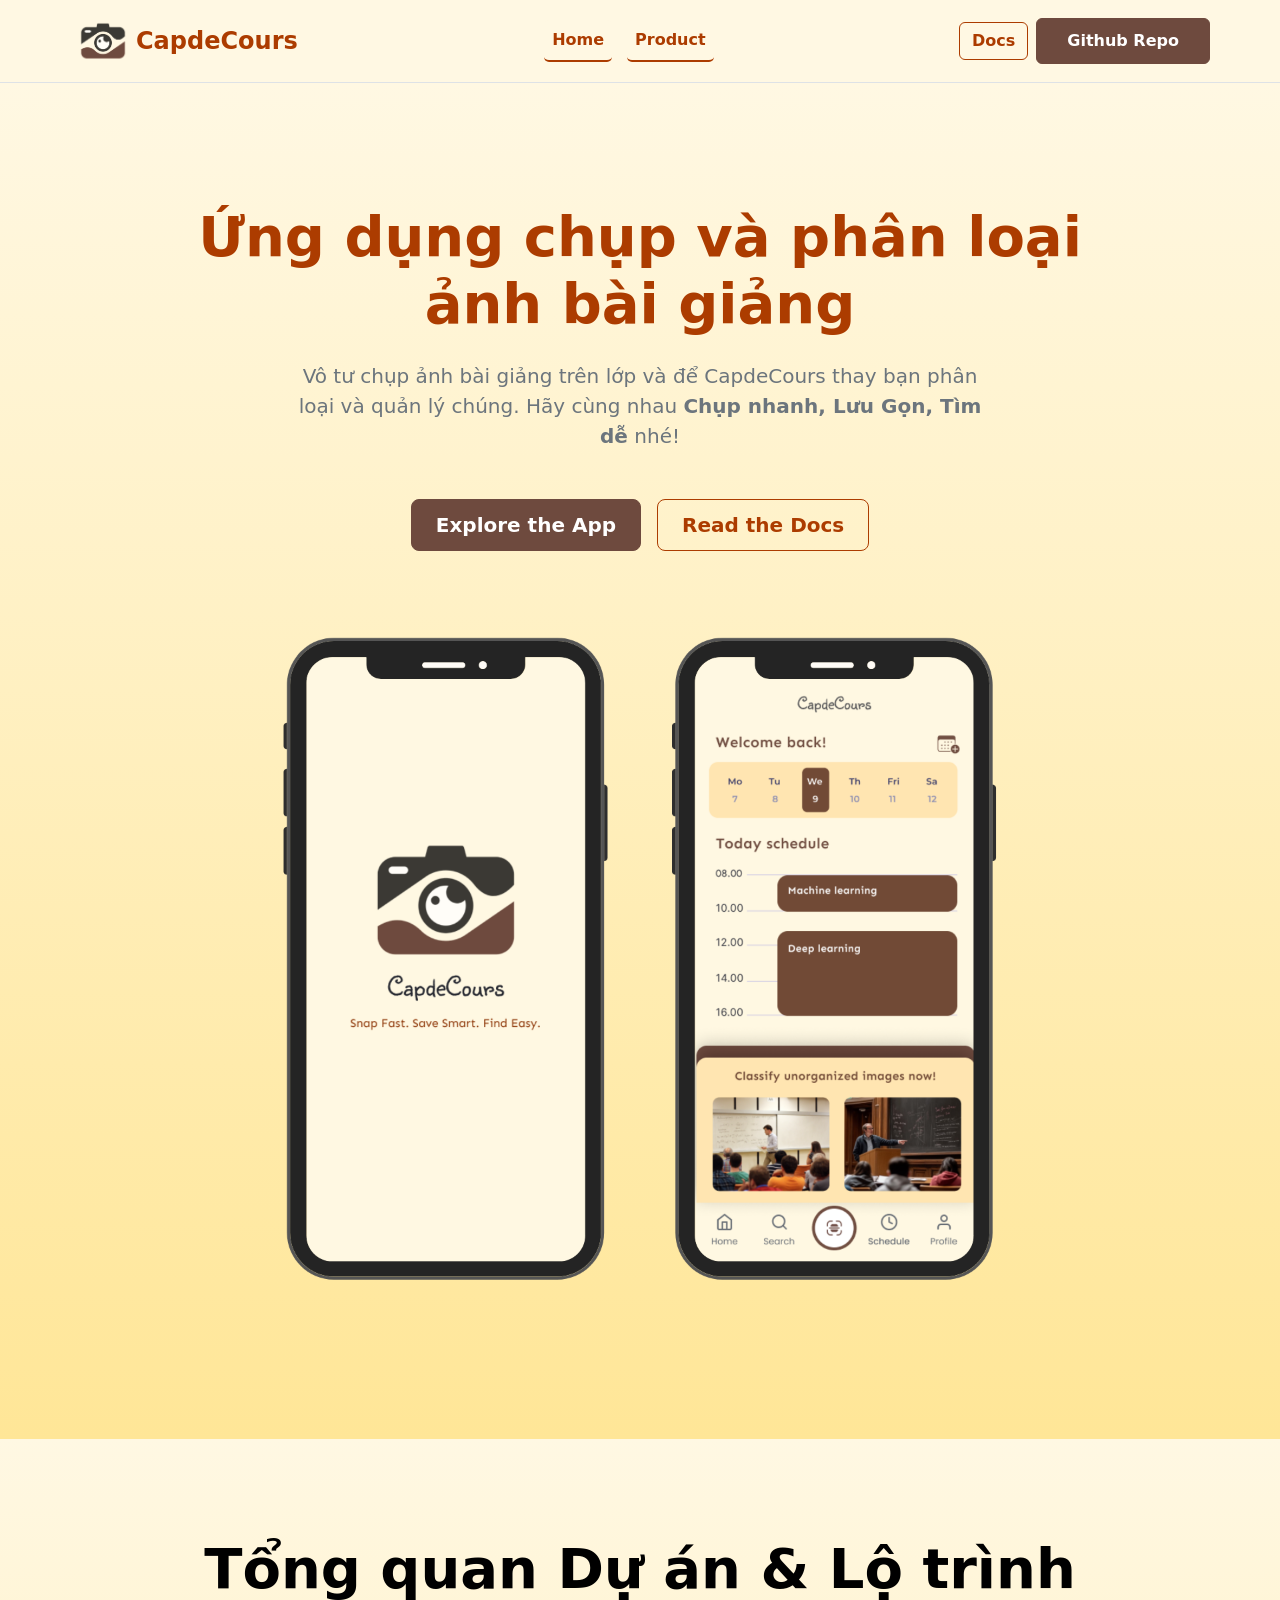
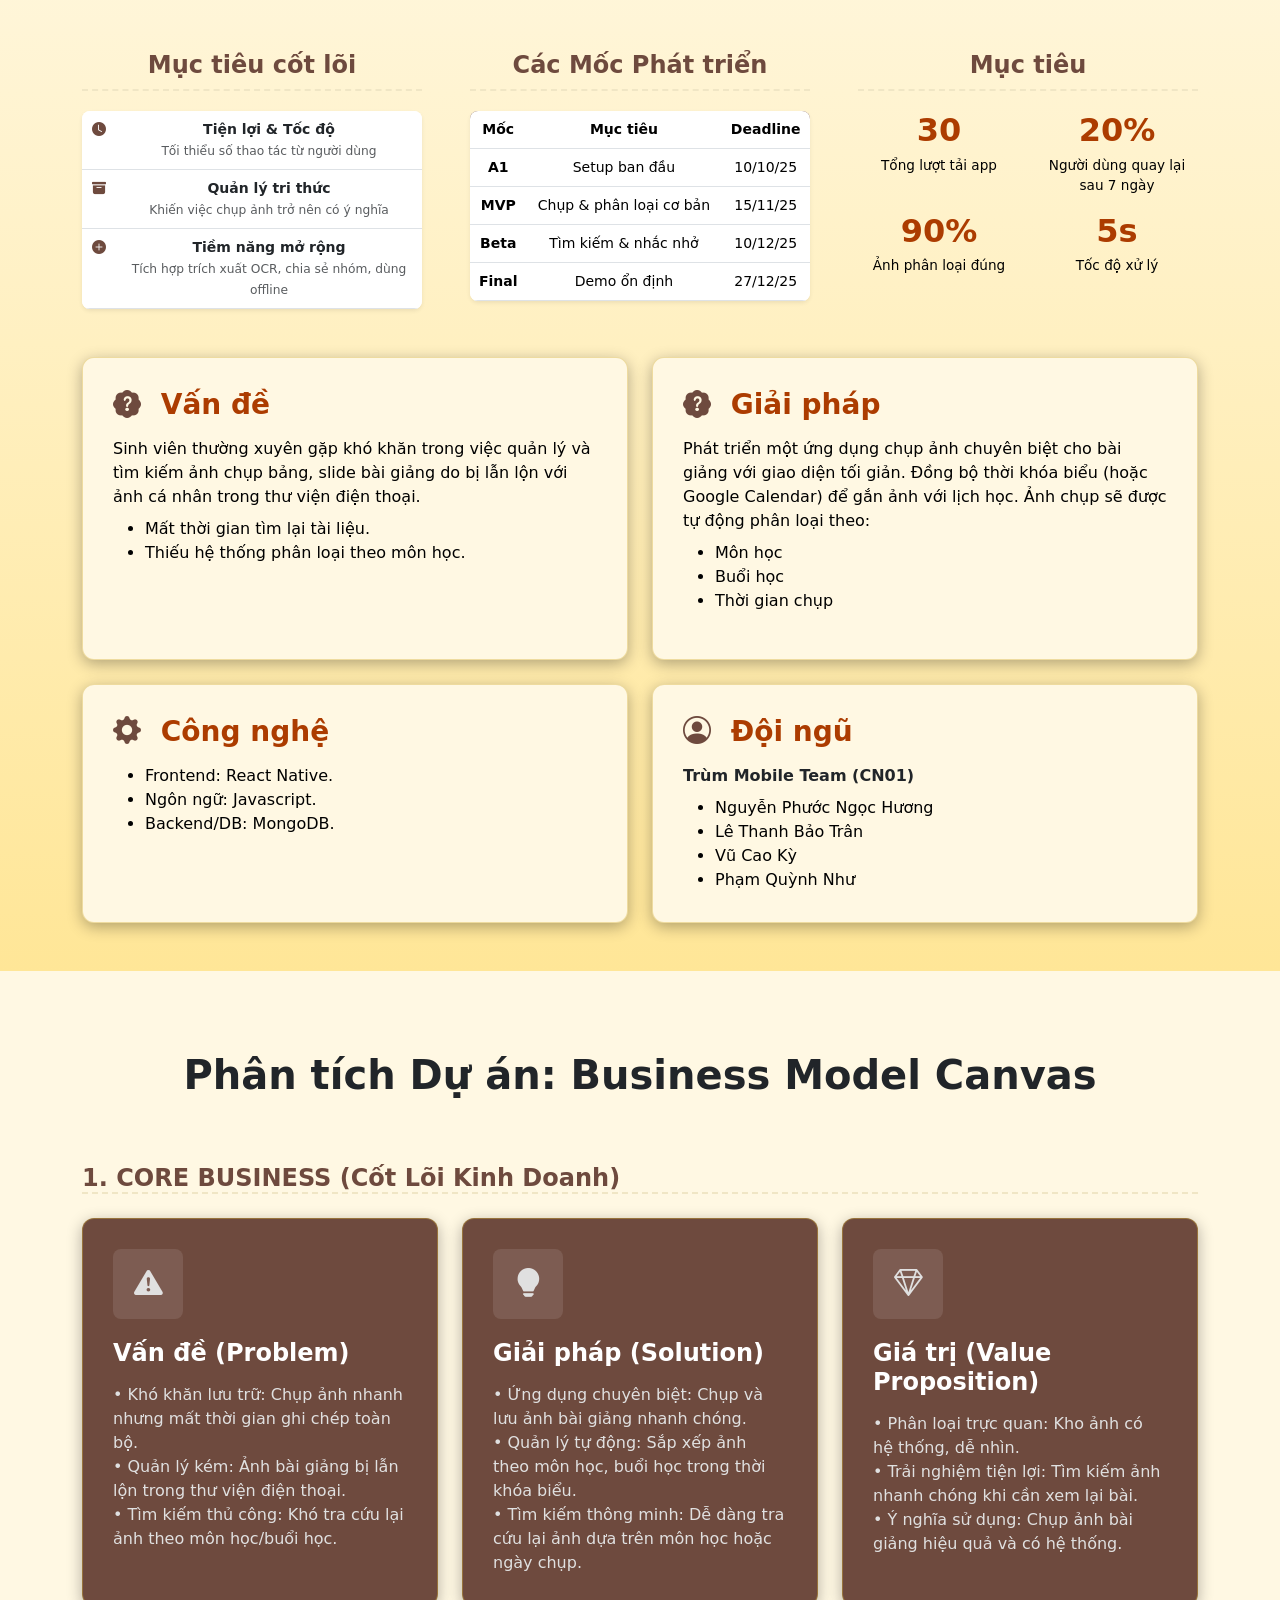
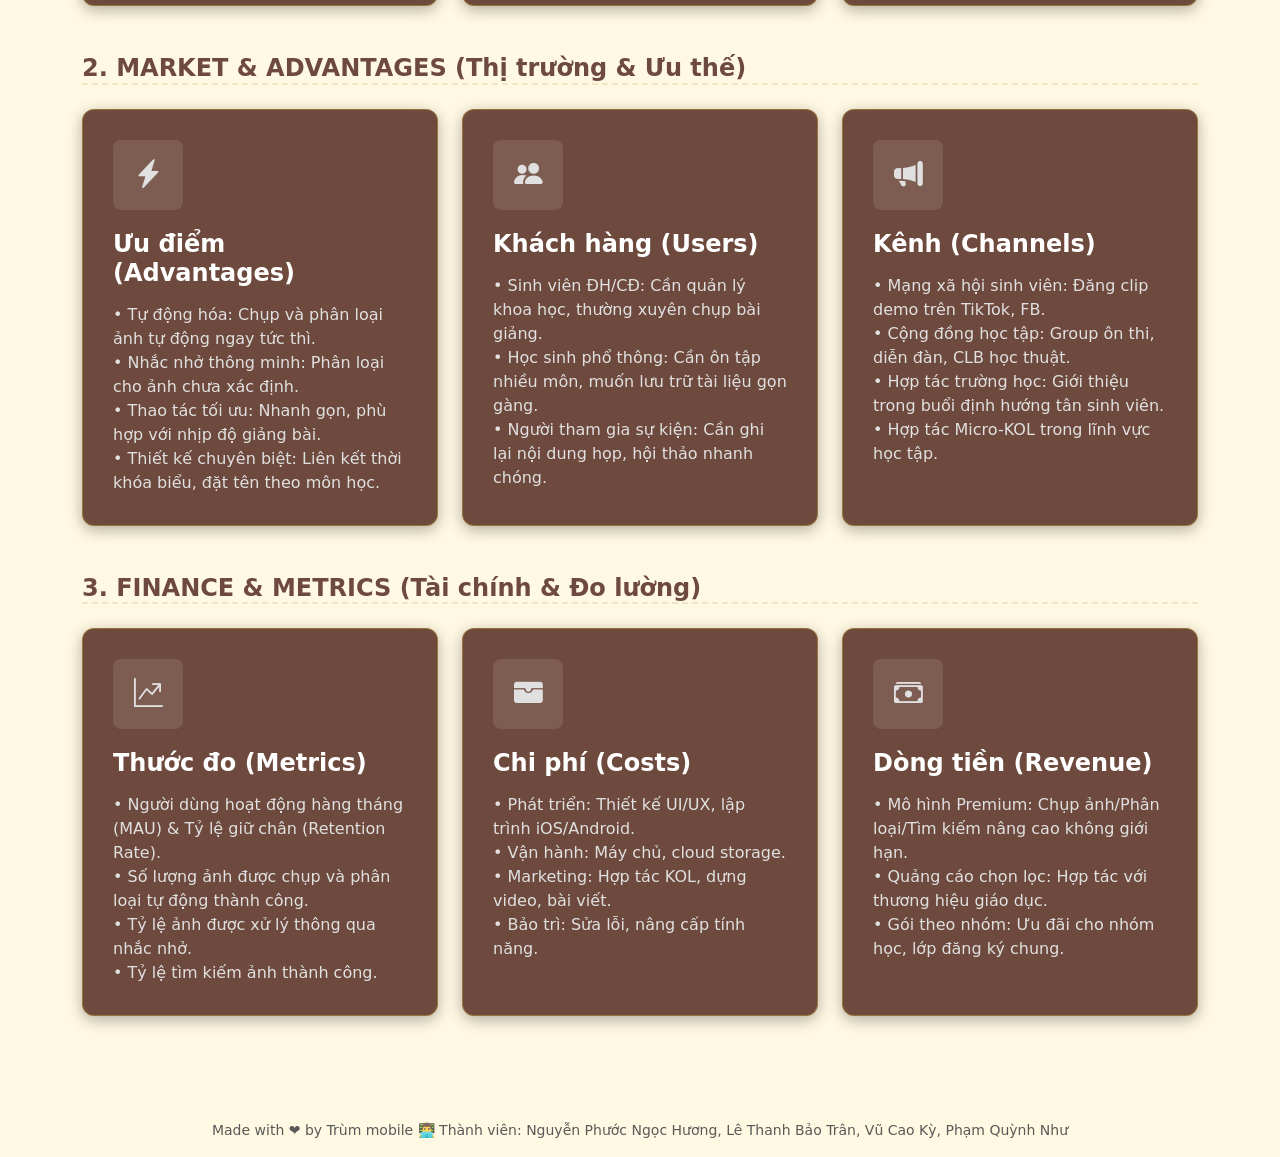
==== commit 3268d5aa: "update img" ====
--- a/index.html
+++ b/index.html
@@ -301,8 +301,8 @@
             </nav>
         </header>
 
-        <section class="hero-section">
-            <div class="container-xl">
+    <section class="hero-section">
+        <div class="container-xl">
                 <h1 class="hero-title mb-4">
                     Ứng dụng chụp và phân loại
                     <br />
@@ -317,8 +317,11 @@
                 <div class="d-grid gap-3 d-sm-flex justify-content-sm-center mb-5">
                     <a class="btn et-btn-primary btn-lg px-4" href="product.html">Explore the App</a>
                     <a class="btn et-btn-secondary btn-lg px-4" href="https://github.com/cn01-trum-mobile/BTL-App-development/wiki">Read the Docs</a>
-
-        </div>
+        
+                </div>
+                
+            </div>
+            <img src="./assests/images/home-screen.png" alt="" class="img-fluid">
     </section>
 
 
@@ -340,8 +343,7 @@
                                             class="bi bi-clock-fill fw-bold"></i></td>
                                     <td class="px-2 py-2" style="width: 90%;">
                                         <p class="text-dark mb-0 fw-bold">Tiện lợi & Tốc độ</p>
-                                        <span class="text-muted small">Tạo công cụ thân thiện, giúp ghi chú nhanh
-                                            chóng.</span>
+                                        <span class="text-muted small">Tối thiểu số thao tác từ người dùng</span>
                                     </td>
                                 </tr>
                                 <tr style="background-color: white;">
@@ -349,8 +351,7 @@
                                             class="bi bi-archive-fill fw-bold"></i></td>
                                     <td class="px-2 py-2">
                                         <p class="text-dark mb-0 fw-bold">Quản lý tri thức</p>
-                                        <span class="text-muted small">Giúp sinh viên quản lý ảnh bài giảng hiệu quả,
-                                            loại bỏ lộn xộn.</span>
+                                        <span class="text-muted small">Khiến việc chụp ảnh trở nên có ý nghĩa</span>
                                     </td>
                                 </tr>
                                 <tr style="background-color: var(--et-light-accent);">
@@ -358,8 +359,8 @@
                                             class="bi bi-plus-circle-fill fw-bold"></i></td>
                                     <td class="px-2 py-2">
                                         <p class="text-dark mb-0 fw-bold">Tiềm năng mở rộng</p>
-                                        <span class="text-muted small">Mở rộng sang các tính năng nâng cao như OCR, chia
-                                            sẻ nhóm.</span>
+                                        <span class="text-muted small">Tích hợp trích xuất OCR, chia
+                                            sẻ nhóm, dùng offline</span>
                                     </td>
                                 </tr>
                             </tbody>
@@ -406,27 +407,27 @@
                 </div>
 
                 <div class="col-lg-4">
-                    <h3 class="summary-heading">Chỉ số Hiệu suất</h3>
+                    <h3 class="summary-heading">Mục tiêu</h3>
 
                     <div class="row g-3">
                         <div class="col-6">
                             <div class="metric-dark-card">
                                 <div class="metric-value">30</div>
-                                <div class="metric-label">Tổng tải app</div>
+                                <div class="metric-label">Tổng lượt tải app</div>
                             </div>
                         </div>
 
                         <div class="col-6">
                             <div class="metric-dark-card">
                                 <div class="metric-value">20%</div>
-                                <div class="metric-label">Quay lại sau 7 ngày</div>
+                                <div class="metric-label">Người dùng quay lại sau 7 ngày</div>
                             </div>
                         </div>
 
                         <div class="col-6">
                             <div class="metric-dark-card">
                                 <div class="metric-value">90%</div>
-                                <div class="metric-label">Phân loại đúng</div>
+                                <div class="metric-label">Ảnh phân loại đúng</div>
                             </div>
                         </div>
 
@@ -443,7 +444,7 @@
         </div>
         <div class="container-xl mt-5">
             <div class="row">
-                <div class="col-lg-3 col-md-6">
+                <div class="col-md-6">
                     <div class="project-detail-card">
                         <h3><i class="bi bi-patch-question-fill"></i> Vấn đề</h3>
                         <p class="mb-2">
@@ -457,7 +458,7 @@
                     </div>
                 </div>
 
-                <div class="col-lg-3 col-md-6">
+                <div class="col-md-6">
                     <div class="project-detail-card">
                         <h3><i class="bi bi-patch-question-fill"></i> Giải pháp</h3>
                         <p class="mb-2">
@@ -478,8 +479,9 @@
                         </ul>
                     </div>
                 </div>
-
-                <div class="col-lg-3 col-md-6">
+            </div>
+            <div class="row mt-4">
+                <div class="col-md-6">
                     <div class="project-detail-card">
                         <h3><i class="bi bi-gear-fill"></i> Công nghệ</h3>
                         <ul class=" mb-0">
@@ -490,7 +492,7 @@
                     </div>
                 </div>
 
-                <div class="col-lg-3 col-md-6">
+                <div class="col-md-6">
                     <div class="project-detail-card">
                         <h3><i class="bi bi-person-circle"></i> Đội ngũ</h3>
                         <p class="fw-bold mb-2 text-dark">Trùm Mobile Team (CN01)</p>
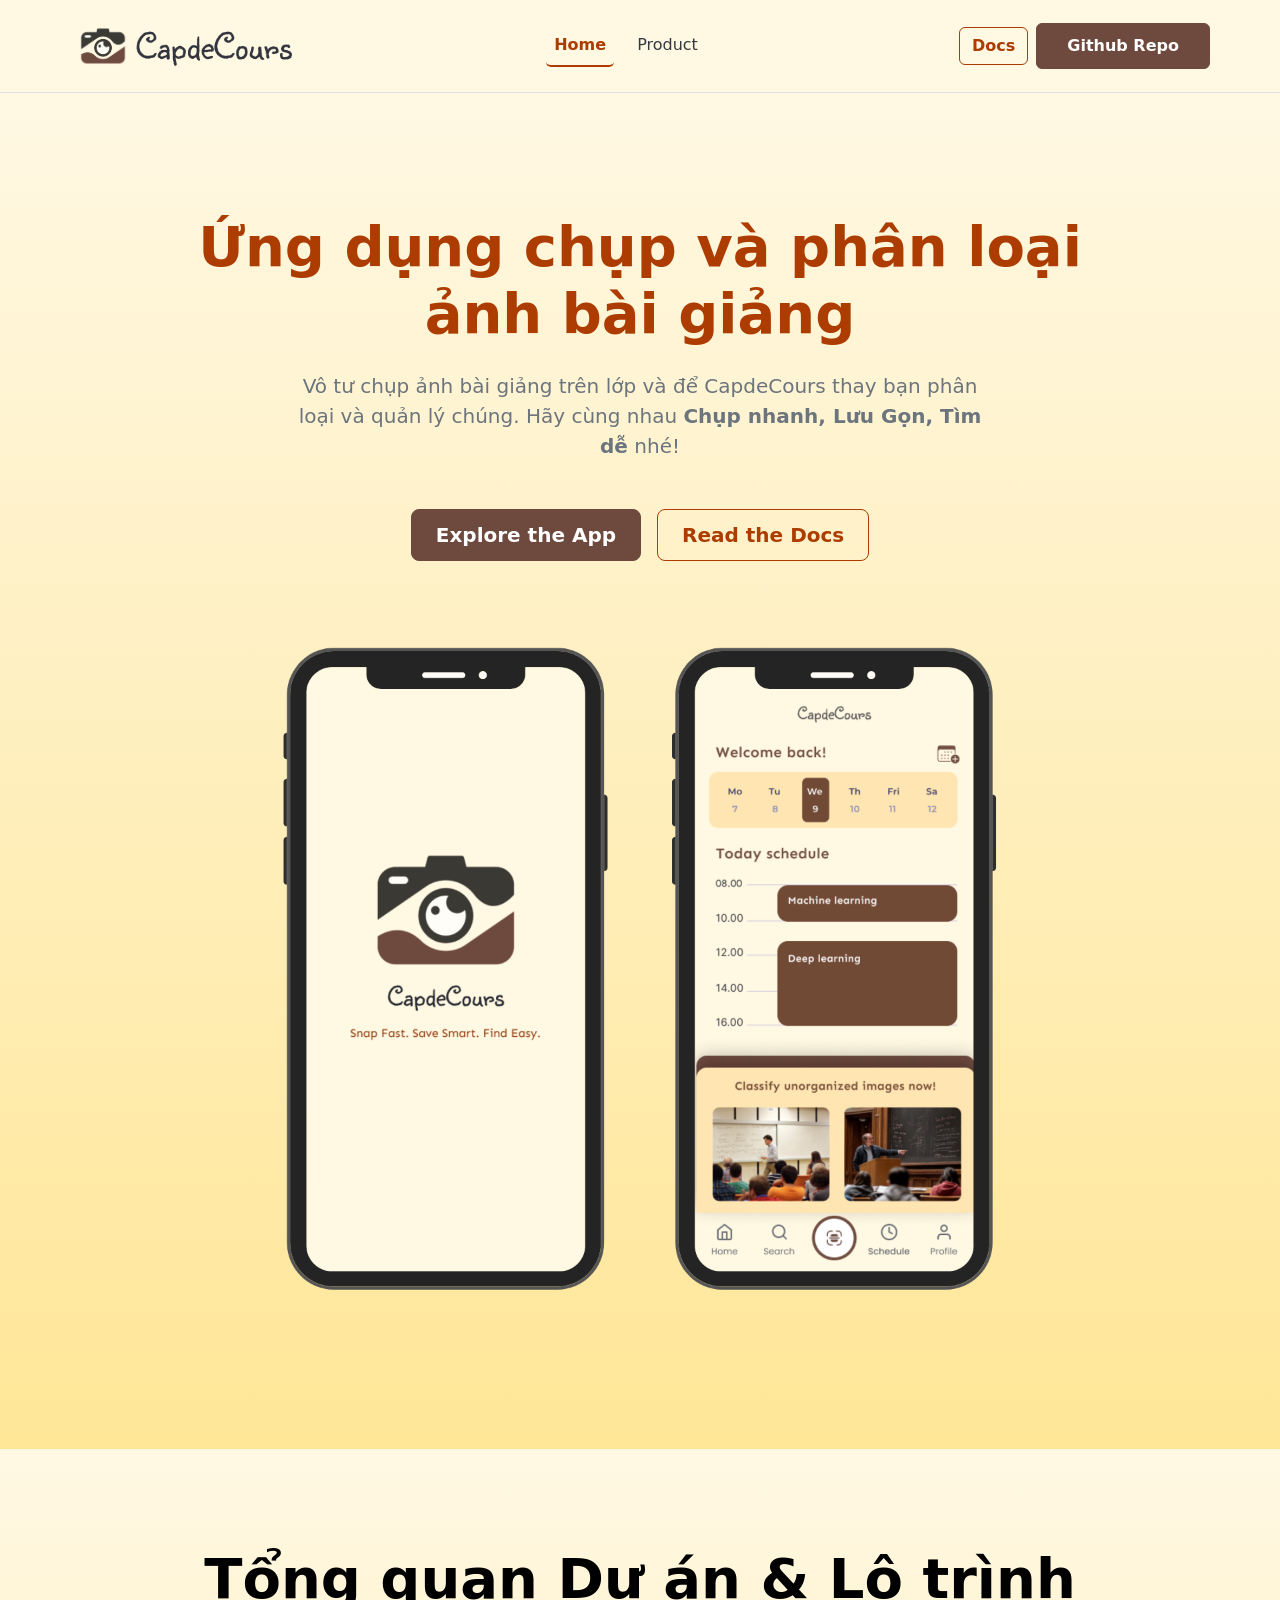
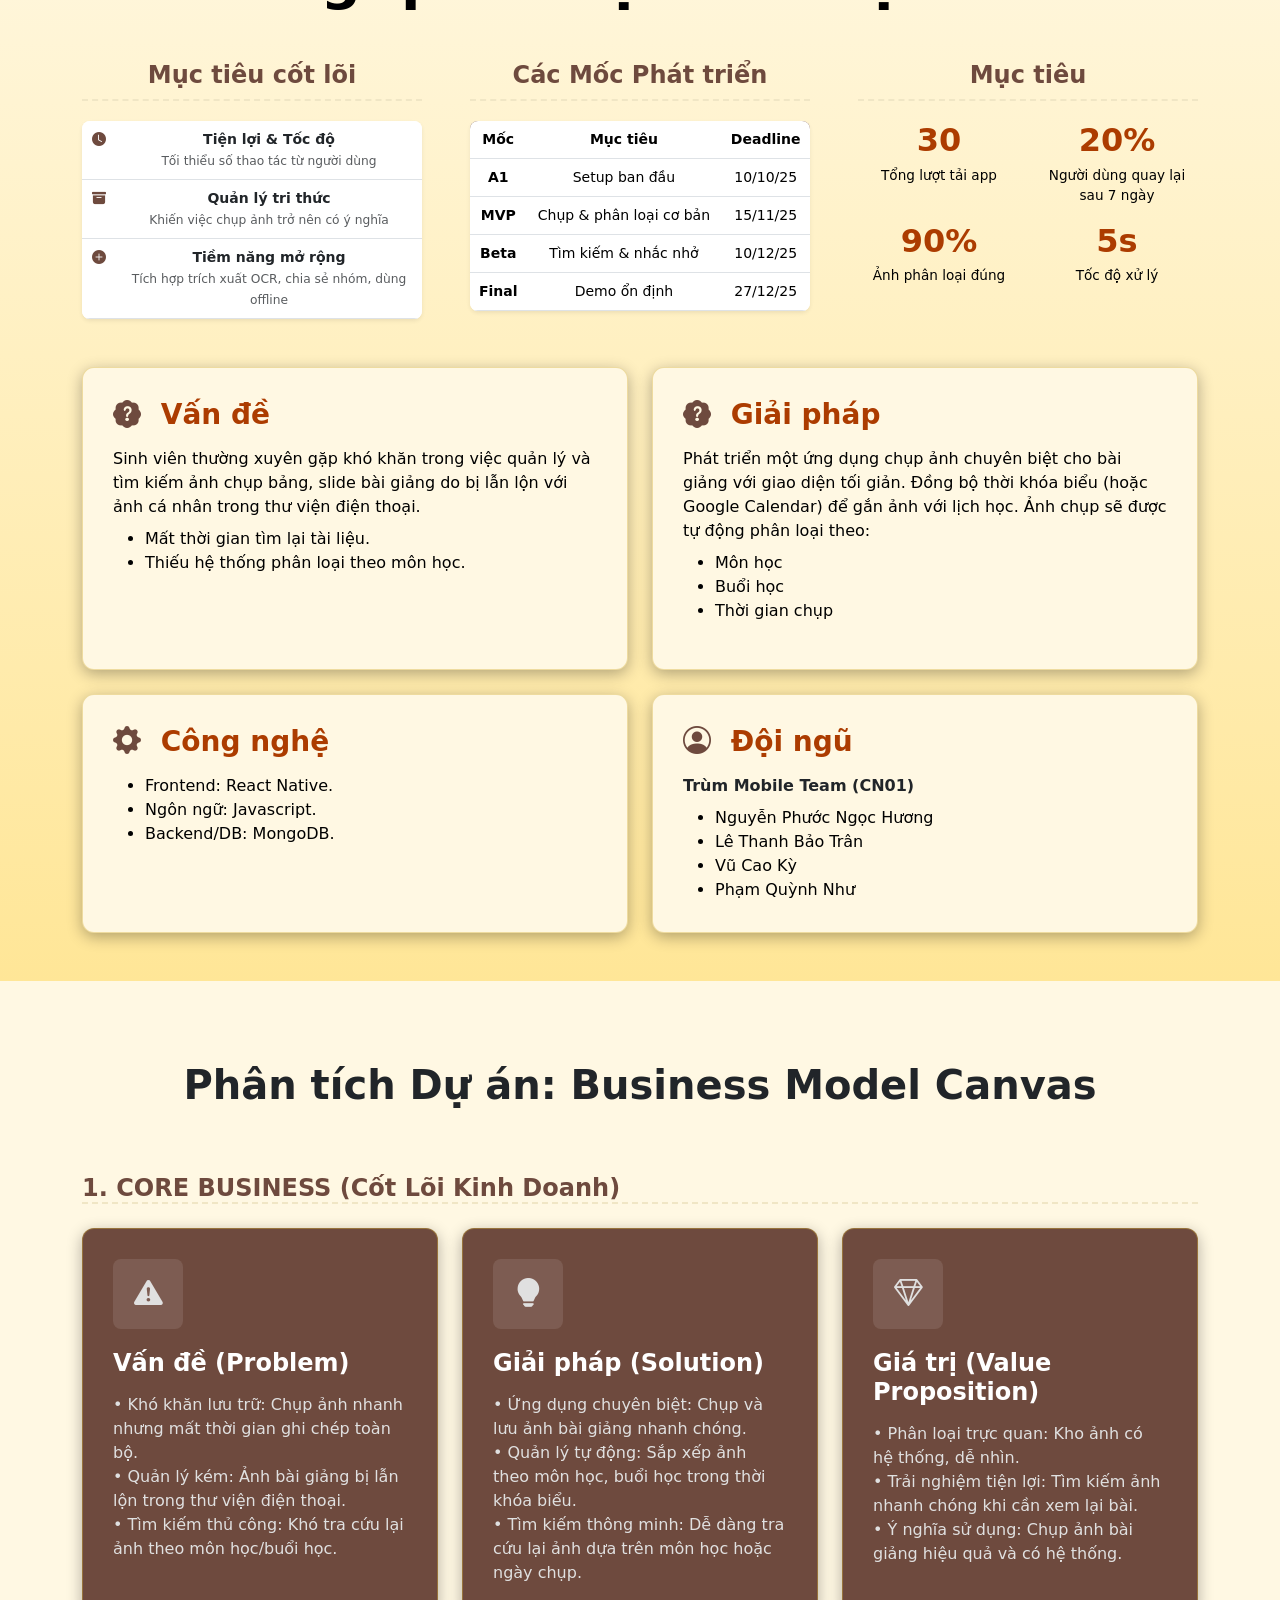
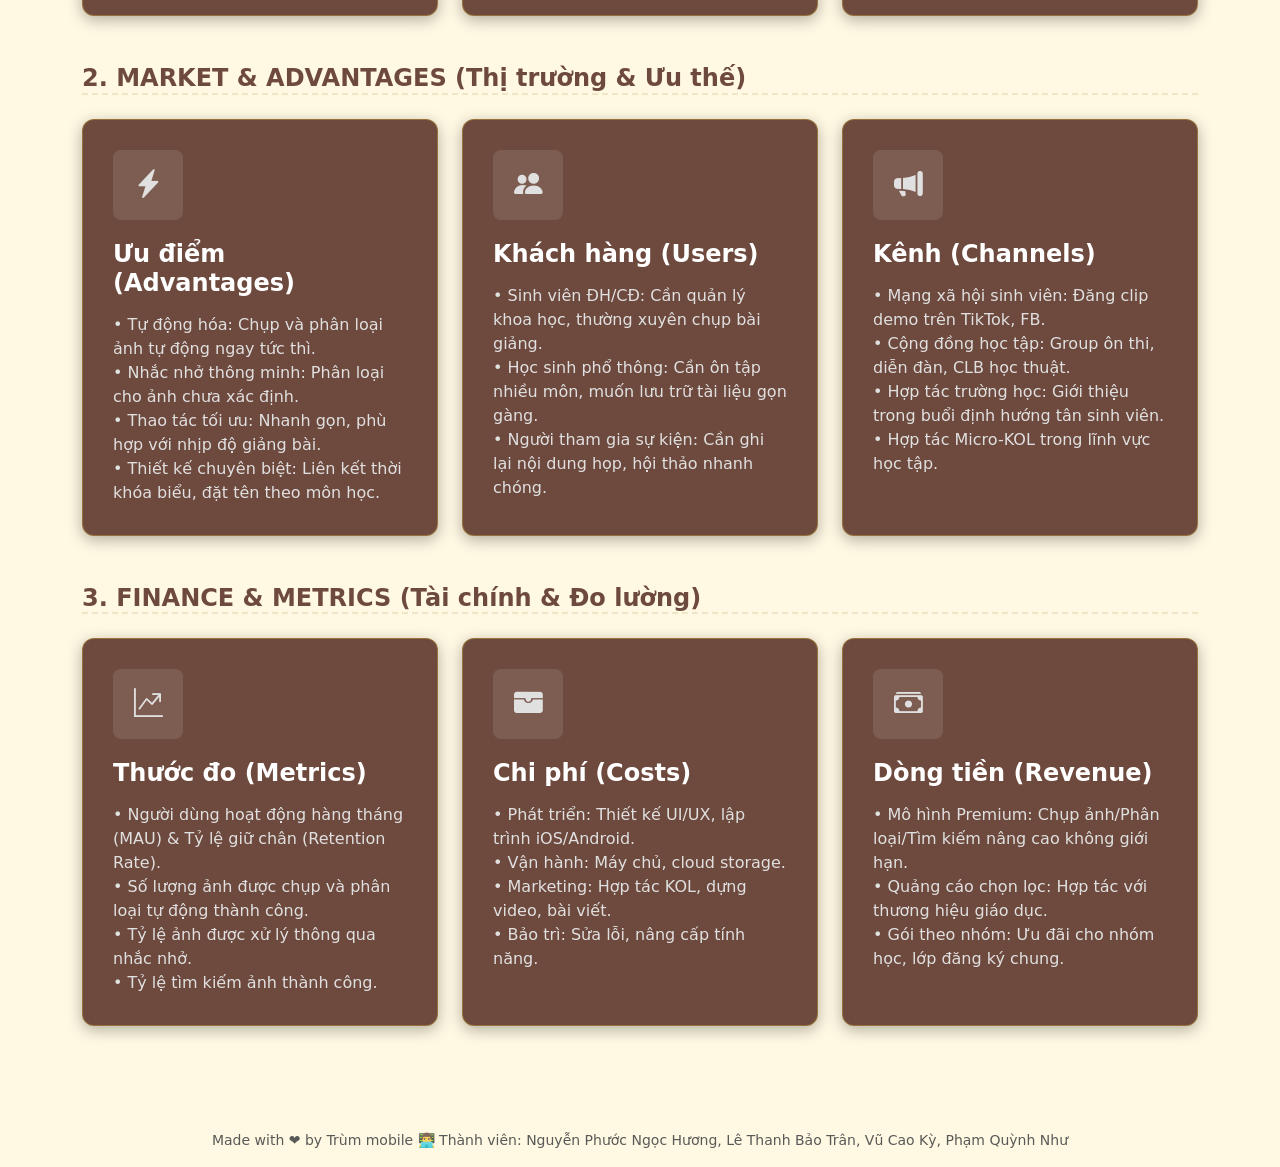
==== commit d79ee4bc: "fix picture and logo and link bug" ====
--- a/index.html
+++ b/index.html
@@ -6,271 +6,17 @@
         <title>CapdeCours</title>
         <link rel="stylesheet" href="https://cdn.jsdelivr.net/npm/bootstrap-icons@1.11.3/font/bootstrap-icons.min.css" />
         <link href="https://cdn.jsdelivr.net/npm/bootstrap@5.3.3/dist/css/bootstrap.min.css" rel="stylesheet" />
-        <style>
-            /* CSS TÙY CHỈNH VÀ BỘ MÀU MỚI */
-        :root {
-            --et-card-bg: #6E4A3E;
-            /* Nền Card Đậm (Màu nhấn chính) */
-            --et-bg-light: #FFF8E3;
-            /* Nền Chính (Trắng kem) */
-            --et-text-dark: #343a40;
-            /* Màu chữ mặc định trên nền sáng */
-            --et-accent-text: #E0E0E0;
-            /* Màu chữ trên nền card đậm */
-            --et-primary-color: #6E4A3E;
-            /* Màu cho nút và tiêu đề nổi bật */
-            --et-border-color: #e0e0e0;
-            /* Màu viền trên nền sáng */
-            --et-red-color: #AC3C00;
-        }
-
-            body {
-                background-color: var(--et-bg-light) !important;
-                color: var(--et-text-dark) !important;
-            }
-
-            /* 1. HEADER & HERO SECTION (Tương tự ảnh 1) */
-            .hero-section {
-                /* Đã thay đổi điểm bắt đầu gradient từ #FFE697 và điểm kết thúc là màu nền chính */
-                background: linear-gradient(0deg, #ffe697 0%, var(--et-bg-light) 100%);
-                padding: 120px 0;
-                text-align: center;
-            }
-
-            .hero-title {
-                font-size: 3.5rem;
-                font-weight: 800;
-                color: var(--et-red-color);
-            }
-
-            .hero-subtitle {
-                font-size: 1.25rem;
-                color: #6c757d;
-                max-width: 700px;
-                margin: 0 auto 30px;
-            }
-
-            .et-btn-primary {
-                background-color: var(--et-primary-color) !important;
-                border-color: var(--et-primary-color) !important;
-                color: #ffffff !important;
-                font-weight: bold;
-                padding: 10px 30px;
-            }
-
-            .et-btn-secondary {
-                border-color: var(--et-red-color) !important;
-                color: var(--et-red-color) !important;
-                font-weight: bold;
-                padding: 10px 30px;
-            }
-
-            .et-btn-secondary:hover {
-                background-color: var(--et-red-color) !important;
-                color: #ffffff !important;
-            }
-
-            .et-btn-secondary2 {
-                border-color: var(--et-red-color) !important;
-                color: var(--et-red-color) !important;
-                font-weight: bold;
-            }
-
-            .et-btn-secondary2:hover {
-                background-color: var(--et-red-color) !important;
-                color: #ffffff !important;
-            }
-
-            /* 2. CONTENT SECTION (Tương tự ảnh 2) */
-            .content-section {
-                background-color: var(--et-bg-light);
-                padding: 80px 0;
-                text-align: center;
-            }
-
-            .content-section h2 {
-                font-size: 2.5rem;
-                font-weight: 800;
-                margin-bottom: 50px;
-            }
-
-            .content-section h2 {
-                /* Thêm đường phân cách màu nhấn phụ */
-                border-bottom: 3px solid var(--et-accent-secondary);
-                padding-bottom: 15px;
-            }
-
-            .et-dark-card {
-                background-color: var(--et-card-bg);
-                border: 1px solid rgba(212, 175, 55, 0.4);
-                /* Border Vàng Đồng nhạt */
-                border-radius: 12px;
-                padding: 30px;
-                text-align: left;
-                height: 100%;
-                color: var(--et-accent-text);
-
-                /* Đổ bóng nhẹ và hiệu ứng chuyển động */
-                box-shadow: 0 4px 15px rgba(0, 0, 0, 0.3);
-                transition: transform 0.3s ease, box-shadow 0.3s ease;
-            }
-
-            .et-dark-card:hover {
-                /* Nâng card nhẹ lên khi di chuột */
-                transform: translateY(-5px);
-                /* Tăng cường đổ bóng */
-                box-shadow: 0 10px 30px rgba(0, 0, 0, 0.5);
-                /* Có thể làm sáng nhẹ nền card */
-                background-color: #552117;
-                /* Màu đậm hơn một chút */
-            }
-
-            .et-btn-primary:hover {
-                /* Nâng card nhẹ lên khi di chuột */
-                transform: translateY(-3px);
-                /* Tăng cường đổ bóng */
-                box-shadow: 0 5px 10px rgba(0, 0, 0, 0.1);
-                /* Có thể làm sáng nhẹ nền card */
-                background-color: #552117;
-                /* Màu đậm hơn một chút */
-            }
-
-            .et-dark-card h3 {
-                font-size: 1.5rem;
-                font-weight: 700;
-                margin-bottom: 15px;
-                color: #ffffff;
-                /* Tiêu đề trắng */
-            }
-
-            .et-dark-card p {
-                color: var(--et-accent-text);
-            }
-
-        .icon-placeholder {
-            width: 70px;
-            height: 70px;
-            background-color: rgba(255, 255, 255, 0.1);
-            /* Icon nhạt */
-            border-radius: 8px;
-            margin-bottom: 20px;
-            display: flex;
-            align-items: center;
-            justify-content: center;
-            color: #ffffff;
-            background-color: rgba(255, 255, 255, 0.1);
-            color: var(--et-accent-secondary);
-            /* Icon màu Vàng Đồng */
-            font-size: 1.8rem;
-            /* Tăng kích thước icon lên một chút */
-        }
-
-        .project-detail-card {
-            background-color: var(--et-bg-light);
-            border: 1px solid rgba(212, 175, 55, 0.4);
-            /* Border Vàng Đồng nhạt */
-            border-radius: 12px;
-            padding: 30px;
-            text-align: left;
-            height: 100%;
-            color: black;
-
-            /* Đổ bóng nhẹ và hiệu ứng chuyển động */
-            box-shadow: 0 4px 15px rgba(0, 0, 0, 0.3);
-            transition: transform 0.3s ease, box-shadow 0.3s ease;
-        }
-
-        .project-detail-card:hover {
-            /* Nâng card nhẹ lên khi di chuột */
-            transform: translateY(-5px);
-            /* Tăng cường đổ bóng */
-            box-shadow: 0 10px 30px rgba(0, 0, 0, 0.5);
-            /* Màu đậm hơn một chút */
-        }
-
-        .project-detail-card h3 {
-            color: var(--et-red-color);
-            font-weight: 700;
-            margin-bottom: 15px;
-        }
-
-        .project-detail-card h3 i {
-            margin-right: 10px;
-            color: var(--et-primary-color);
-        }
-
-        .summary-heading {
-            font-size: 1.5rem;
-            /* Giảm nhẹ để phù hợp với cột 4 */
-            font-weight: 700;
-            color: var(--et-primary-color) !important;
-            margin-bottom: 20px;
-            padding-bottom: 10px;
-            border-bottom: 2px dashed #f0e6c5;
-        }
-
-        /* Các chỉ số Metric trong cột 4, cần tối ưu không gian hơn */
-        .metric-dark-card .metric-value {
-            font-size: 2.0rem;
-            /* Giảm nhẹ hơn nữa */
-            font-weight: 800;
-            color: var(--et-red-color);
-            line-height: 1.2;
-        }
-
-        .metric-dark-card .metric-label {
-            font-size: 0.85rem;
-            /* Chữ nhỏ hơn */
-            color: black;
-            font-weight: 500;
-            margin-top: 5px;
-        }
-
-            /* 3. NAV BAR TÙY CHỈNH */
-
-            /* THÊM ĐOẠN NÀY ĐỂ TẠO KHOẢNG CÁCH GIỮA CÁC TAB */
-            .et-navbar-custom .nav-item {
-                margin-inline-end: 15px; /* Hoặc 20px nếu muốn rộng hơn */
-            }
-            /* KẾT THÚC ĐOẠN THÊM */
-
-            .et-navbar-custom .nav-link {
-                /* Màu chữ mặc định là màu chữ tối trên nền sáng */
-                color: var(--et-text-dark) !important;
-                font-weight: 500;
-                padding: 8px 15px;
-                border-bottom: 2px solid transparent;
-                transition: all 0.3s ease;
-                border-radius: 5px;
-            }
-
-            .et-navbar-custom .nav-link:hover {
-                /* Thay đổi nền và màu chữ khi hover */
-                background-color: rgba(110, 74, 62, 0.1);
-                /* Màu nâu primary nhạt */
-                color: var(--et-primary-color) !important;
-            }
-
-            .et-navbar-custom .nav-item .active,
-            .et-navbar-custom .nav-item .active:hover {
-                /* Áp dụng cho liên kết đang hoạt động */
-                font-weight: 700;
-                /* In đậm */
-                color: var(--et-red-color) !important;
-                /* Màu đỏ nổi bật */
-                background-color: var(--et-bg-light) !important;
-                /* Đảm bảo nền là màu trắng kem */
-                border-bottom: 2px solid var(--et-red-color);
-                /* Viền dưới màu đỏ nổi bật */
-            }
-        </style>
+        <link rel="stylesheet" href="index.css">
+        <link rel="icon" href="./favicon.ico" type="image/x-icon">
     </head>
             
     <body>
         <header class="border-bottom sticky-top" style="background-color: var(--et-bg-light)">
             <nav class="navbar navbar-expand-lg container-xl py-3">
                 <img src="./assests/images/logo.png" height="50" class="px-2" alt="Logo" />
-                <a class="navbar-brand fw-bold fs-4" style="color: var(--et-red-color)" href="index.html">CapdeCours</a>
+                <a class="navbar-brand fw-bold fs-4" style="color: var(--et-red-color)" href="index.html">
+                    <img height="50" src="./assests/images/title.png" alt="title">
+                </a>
 
                 <button
                     class="navbar-toggler"
--- a/index.css
+++ b/index.css
@@ -0,0 +1,256 @@
+/* CSS TÙY CHỈNH VÀ BỘ MÀU MỚI */
+:root {
+  --et-card-bg: #6e4a3e;
+  /* Nền Card Đậm (Màu nhấn chính) */
+  --et-bg-light: #fff8e3;
+  /* Nền Chính (Trắng kem) */
+  --et-text-dark: #343a40;
+  /* Màu chữ mặc định trên nền sáng */
+  --et-accent-text: #e0e0e0;
+  /* Màu chữ trên nền card đậm */
+  --et-primary-color: #6e4a3e;
+  /* Màu cho nút và tiêu đề nổi bật */
+  --et-border-color: #e0e0e0;
+  /* Màu viền trên nền sáng */
+  --et-red-color: #ac3c00;
+}
+
+body {
+  background-color: var(--et-bg-light) !important;
+  color: var(--et-text-dark) !important;
+}
+
+/* 1. HEADER & HERO SECTION (Tương tự ảnh 1) */
+.hero-section {
+  /* Đã thay đổi điểm bắt đầu gradient từ #FFE697 và điểm kết thúc là màu nền chính */
+  background: linear-gradient(0deg, #ffe697 0%, var(--et-bg-light) 100%);
+  padding: 120px 0;
+  text-align: center;
+}
+
+.hero-title {
+  font-size: 3.5rem;
+  font-weight: 800;
+  color: var(--et-red-color);
+}
+
+.hero-subtitle {
+  font-size: 1.25rem;
+  color: #6c757d;
+  max-width: 700px;
+  margin: 0 auto 30px;
+}
+
+.et-btn-primary {
+  background-color: var(--et-primary-color) !important;
+  border-color: var(--et-primary-color) !important;
+  color: #ffffff !important;
+  font-weight: bold;
+  padding: 10px 30px;
+}
+
+.et-btn-secondary {
+  border-color: var(--et-red-color) !important;
+  color: var(--et-red-color) !important;
+  font-weight: bold;
+  padding: 10px 30px;
+}
+
+.et-btn-secondary:hover {
+  background-color: var(--et-red-color) !important;
+  color: #ffffff !important;
+}
+
+.et-btn-secondary2 {
+  border-color: var(--et-red-color) !important;
+  color: var(--et-red-color) !important;
+  font-weight: bold;
+}
+
+.et-btn-secondary2:hover {
+  background-color: var(--et-red-color) !important;
+  color: #ffffff !important;
+}
+
+/* 2. CONTENT SECTION (Tương tự ảnh 2) */
+.content-section {
+  background-color: var(--et-bg-light);
+  padding: 80px 0;
+  text-align: center;
+}
+
+.content-section h2 {
+  font-size: 2.5rem;
+  font-weight: 800;
+  margin-bottom: 50px;
+}
+
+.content-section h2 {
+  /* Thêm đường phân cách màu nhấn phụ */
+  border-bottom: 3px solid var(--et-accent-secondary);
+  padding-bottom: 15px;
+}
+
+.et-dark-card {
+  background-color: var(--et-card-bg);
+  border: 1px solid rgba(212, 175, 55, 0.4);
+  /* Border Vàng Đồng nhạt */
+  border-radius: 12px;
+  padding: 30px;
+  text-align: left;
+  height: 100%;
+  color: var(--et-accent-text);
+
+  /* Đổ bóng nhẹ và hiệu ứng chuyển động */
+  box-shadow: 0 4px 15px rgba(0, 0, 0, 0.3);
+  transition: transform 0.3s ease, box-shadow 0.3s ease;
+}
+
+.et-dark-card:hover {
+  /* Nâng card nhẹ lên khi di chuột */
+  transform: translateY(-5px);
+  /* Tăng cường đổ bóng */
+  box-shadow: 0 10px 30px rgba(0, 0, 0, 0.5);
+  /* Có thể làm sáng nhẹ nền card */
+  background-color: #552117;
+  /* Màu đậm hơn một chút */
+}
+
+.et-btn-primary:hover {
+  /* Nâng card nhẹ lên khi di chuột */
+  transform: translateY(-3px);
+  /* Tăng cường đổ bóng */
+  box-shadow: 0 5px 10px rgba(0, 0, 0, 0.1);
+  /* Có thể làm sáng nhẹ nền card */
+  background-color: #552117;
+  /* Màu đậm hơn một chút */
+}
+
+.et-dark-card h3 {
+  font-size: 1.5rem;
+  font-weight: 700;
+  margin-bottom: 15px;
+  color: #ffffff;
+  /* Tiêu đề trắng */
+}
+
+.et-dark-card p {
+  color: var(--et-accent-text);
+}
+
+.icon-placeholder {
+  width: 70px;
+  height: 70px;
+  background-color: rgba(255, 255, 255, 0.1);
+  /* Icon nhạt */
+  border-radius: 8px;
+  margin-bottom: 20px;
+  display: flex;
+  align-items: center;
+  justify-content: center;
+  color: #ffffff;
+  background-color: rgba(255, 255, 255, 0.1);
+  color: var(--et-accent-secondary);
+  /* Icon màu Vàng Đồng */
+  font-size: 1.8rem;
+  /* Tăng kích thước icon lên một chút */
+}
+
+.project-detail-card {
+  background-color: var(--et-bg-light);
+  border: 1px solid rgba(212, 175, 55, 0.4);
+  /* Border Vàng Đồng nhạt */
+  border-radius: 12px;
+  padding: 30px;
+  text-align: left;
+  height: 100%;
+  color: black;
+
+  /* Đổ bóng nhẹ và hiệu ứng chuyển động */
+  box-shadow: 0 4px 15px rgba(0, 0, 0, 0.3);
+  transition: transform 0.3s ease, box-shadow 0.3s ease;
+}
+
+.project-detail-card:hover {
+  /* Nâng card nhẹ lên khi di chuột */
+  transform: translateY(-5px);
+  /* Tăng cường đổ bóng */
+  box-shadow: 0 10px 30px rgba(0, 0, 0, 0.5);
+  /* Màu đậm hơn một chút */
+}
+
+.project-detail-card h3 {
+  color: var(--et-red-color);
+  font-weight: 700;
+  margin-bottom: 15px;
+}
+
+.project-detail-card h3 i {
+  margin-right: 10px;
+  color: var(--et-primary-color);
+}
+
+.summary-heading {
+  font-size: 1.5rem;
+  /* Giảm nhẹ để phù hợp với cột 4 */
+  font-weight: 700;
+  color: var(--et-primary-color) !important;
+  margin-bottom: 20px;
+  padding-bottom: 10px;
+  border-bottom: 2px dashed #f0e6c5;
+}
+
+/* Các chỉ số Metric trong cột 4, cần tối ưu không gian hơn */
+.metric-dark-card .metric-value {
+  font-size: 2rem;
+  /* Giảm nhẹ hơn nữa */
+  font-weight: 800;
+  color: var(--et-red-color);
+  line-height: 1.2;
+}
+
+.metric-dark-card .metric-label {
+  font-size: 0.85rem;
+  /* Chữ nhỏ hơn */
+  color: black;
+  font-weight: 500;
+  margin-top: 5px;
+}
+
+/* 3. NAV BAR TÙY CHỈNH */
+
+/* THÊM ĐOẠN NÀY ĐỂ TẠO KHOẢNG CÁCH GIỮA CÁC TAB */
+.et-navbar-custom .nav-item {
+  margin-inline-end: 15px; /* Hoặc 20px nếu muốn rộng hơn */
+}
+/* KẾT THÚC ĐOẠN THÊM */
+
+.et-navbar-custom .nav-link {
+  /* Màu chữ mặc định là màu chữ tối trên nền sáng */
+  color: var(--et-text-dark) !important;
+  font-weight: 500;
+  padding: 8px 15px;
+  border-bottom: 2px solid transparent;
+  transition: all 0.3s ease;
+  border-radius: 5px;
+}
+
+.et-navbar-custom .nav-link:hover {
+  /* Thay đổi nền và màu chữ khi hover */
+  background-color: rgba(110, 74, 62, 0.1);
+  /* Màu nâu primary nhạt */
+  color: var(--et-primary-color) !important;
+}
+
+.et-navbar-custom .nav-item .active,
+.et-navbar-custom .nav-item .active:hover {
+  /* Áp dụng cho liên kết đang hoạt động */
+  font-weight: 700;
+  /* In đậm */
+  color: var(--et-red-color) !important;
+  /* Màu đỏ nổi bật */
+  background-color: var(--et-bg-light) !important;
+  /* Đảm bảo nền là màu trắng kem */
+  border-bottom: 2px solid var(--et-red-color);
+  /* Viền dưới màu đỏ nổi bật */
+}
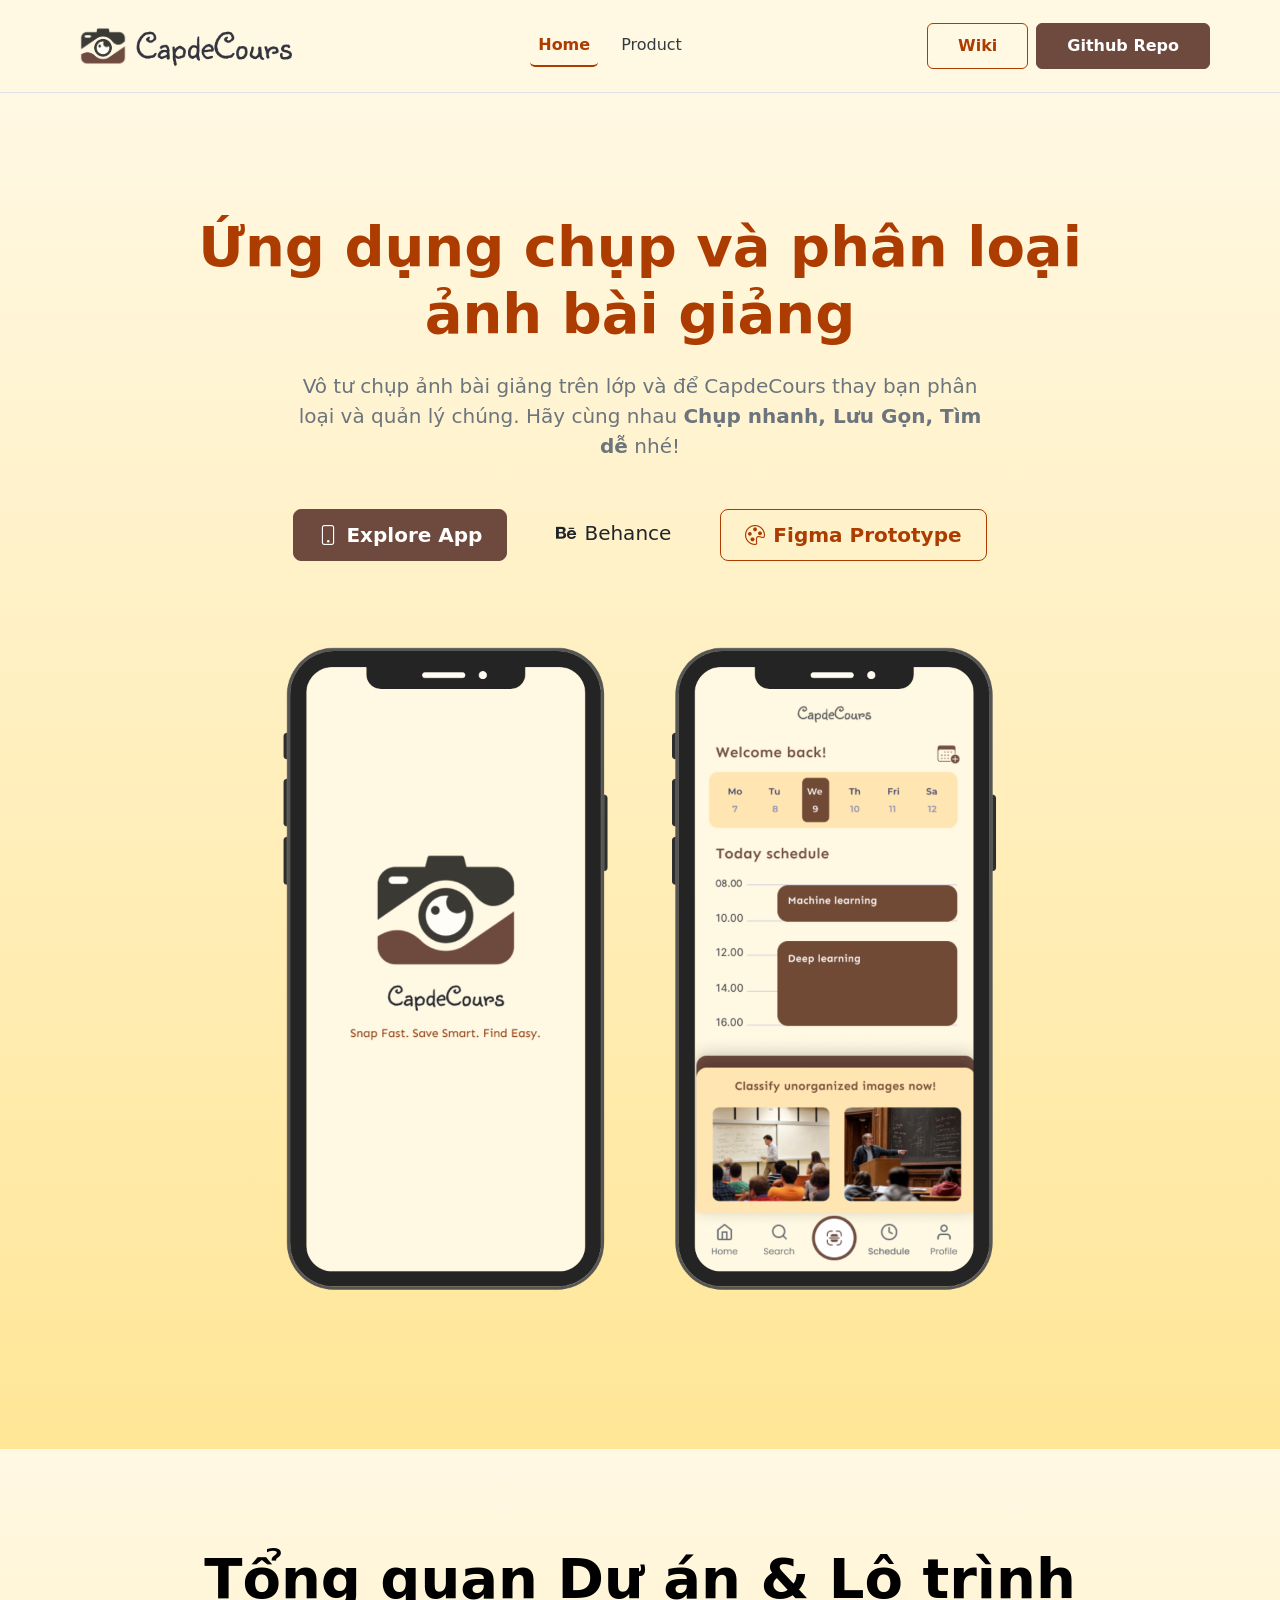
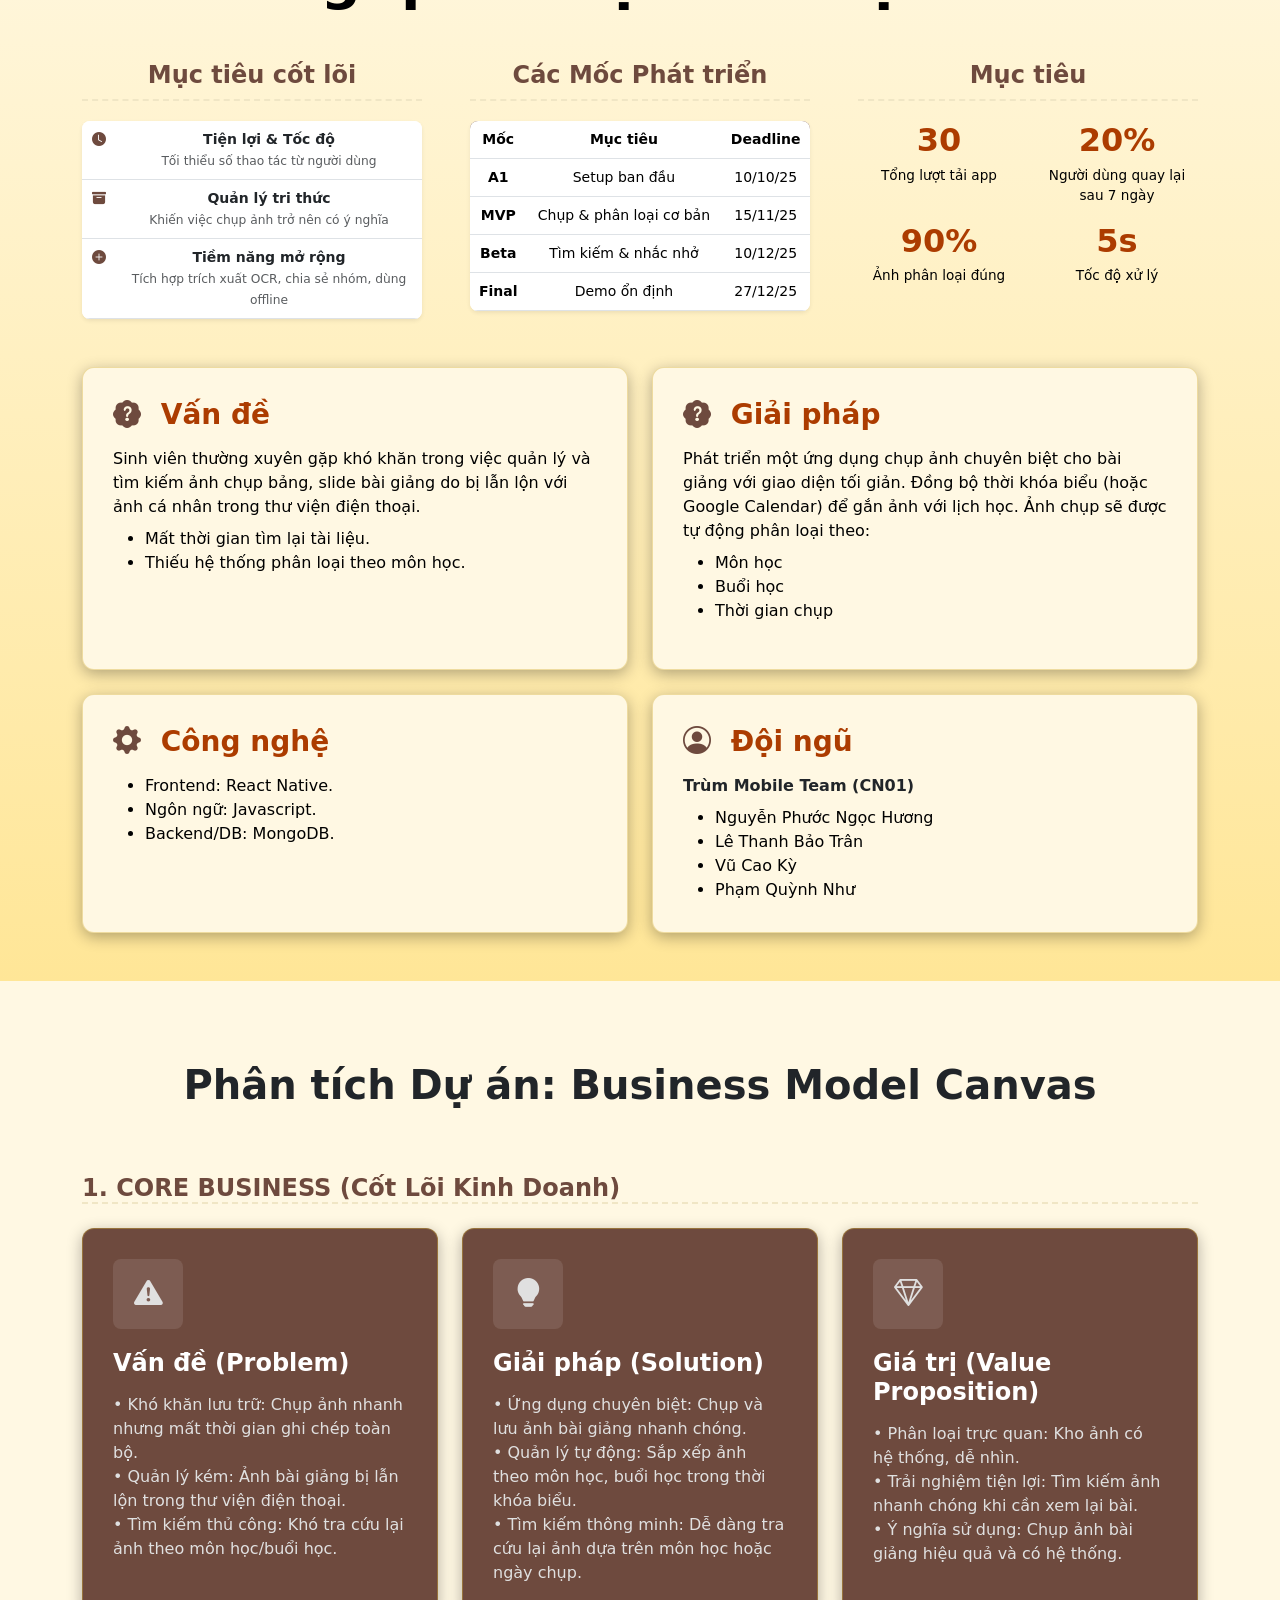
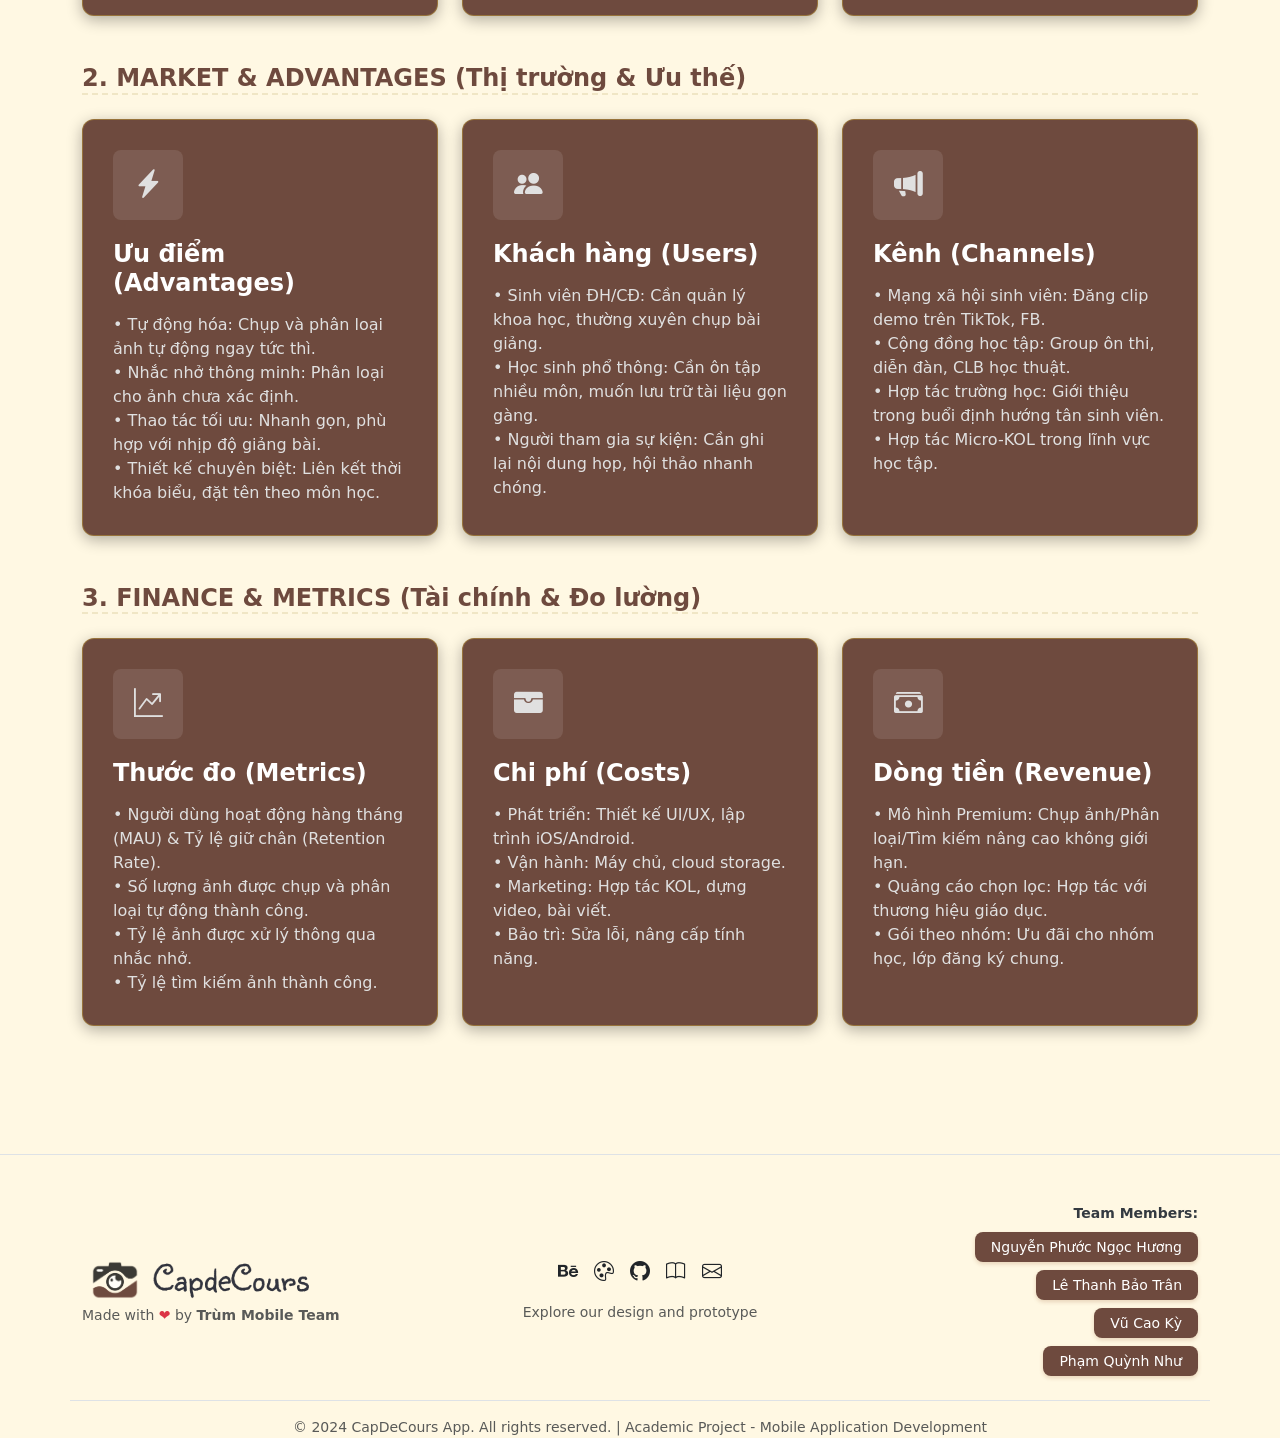
==== commit 8aefecb9: "feat:" ====
--- a/index.html
+++ b/index.html
@@ -1,73 +1,77 @@
 <!DOCTYPE html>
 <html lang="vi" data-bs-theme="light">
-    <head>
-        <meta charset="UTF-8" />
-        <meta name="viewport" content="width=device-width, initial-scale=1.0" />
-        <title>CapdeCours</title>
-        <link rel="stylesheet" href="https://cdn.jsdelivr.net/npm/bootstrap-icons@1.11.3/font/bootstrap-icons.min.css" />
-        <link href="https://cdn.jsdelivr.net/npm/bootstrap@5.3.3/dist/css/bootstrap.min.css" rel="stylesheet" />
-        <link rel="stylesheet" href="index.css">
-        <link rel="icon" href="./favicon.ico" type="image/x-icon">
-    </head>
-            
-    <body>
-        <header class="border-bottom sticky-top" style="background-color: var(--et-bg-light)">
-            <nav class="navbar navbar-expand-lg container-xl py-3">
-                <img src="./assests/images/logo.png" height="50" class="px-2" alt="Logo" />
-                <a class="navbar-brand fw-bold fs-4" style="color: var(--et-red-color)" href="index.html">
-                    <img height="50" src="./assests/images/title.png" alt="title">
-                </a>
-
-                <button
-                    class="navbar-toggler"
-                    type="button"
-                    data-bs-toggle="collapse"
-                    data-bs-target="#navbarNavCollapse"
-                    aria-controls="navbarNavCollapse"
-                    aria-expanded="false"
-                    aria-label="Toggle navigation">
-                    <span class="navbar-toggler-icon"></span>
-                </button>
-
-                <div class="collapse navbar-collapse" id="navbarNavCollapse">
-                    <ul class="navbar-nav mx-auto et-navbar-custom">
-                        <li class="nav-item">
-                            <a class="nav-link active" href="index.html">Home</a>
-                        </li>
-                        <li class="nav-item">
-                            <a class="nav-link" href="product.html">Product</a>
-                        </li>
-                    </ul>
-
-                    <div class="d-flex align-items-center">
-                        <a class="btn et-btn-secondary2 me-2" href="https://github.com/cn01-trum-mobile/BTL-App-development/wiki">Docs</a>
-                        <a class="btn et-btn-primary" href="https://github.com/cn01-trum-mobile/BTL-App-development">Github Repo</a>
-                    </div>
-                </div>
-            </nav>
-        </header>
+
+<head>
+    <meta charset="UTF-8" />
+    <meta name="viewport" content="width=device-width, initial-scale=1.0" />
+    <title>CapdeCours</title>
+    <link rel="stylesheet" href="https://cdn.jsdelivr.net/npm/bootstrap-icons@1.11.3/font/bootstrap-icons.min.css" />
+    <link href="https://cdn.jsdelivr.net/npm/bootstrap@5.3.3/dist/css/bootstrap.min.css" rel="stylesheet" />
+    <link rel="stylesheet" href="index.css">
+    <link rel="icon" href="./favicon.ico" type="image/x-icon">
+</head>
+
+<body>
+    <header class="border-bottom sticky-top" style="background-color: var(--et-bg-light)">
+        <nav class="navbar navbar-expand-lg container-xl py-3">
+            <img src="./assests/images/logo.png" height="50" class="px-2" alt="Logo" />
+            <a class="navbar-brand fw-bold fs-4" style="color: var(--et-red-color)" href="index.html">
+                <img height="50" src="./assests/images/title.png" alt="title">
+            </a>
+
+            <button class="navbar-toggler" type="button" data-bs-toggle="collapse" data-bs-target="#navbarNavCollapse"
+                aria-controls="navbarNavCollapse" aria-expanded="false" aria-label="Toggle navigation">
+                <span class="navbar-toggler-icon"></span>
+            </button>
+
+            <div class="collapse navbar-collapse" id="navbarNavCollapse">
+                <ul class="navbar-nav mx-auto et-navbar-custom">
+                    <li class="nav-item">
+                        <a class="nav-link active" href="index.html">Home</a>
+                    </li>
+                    <li class="nav-item">
+                        <a class="nav-link" href="product.html">Product</a>
+                    </li>
+                </ul>
+
+                <div class="d-flex align-items-center">
+                    <a class="btn et-btn-secondary2 me-2"
+                        href="https://github.com/cn01-trum-mobile/BTL-App-development/wiki">Wiki</a>
+                    <a class="btn et-btn-primary" href="https://github.com/cn01-trum-mobile/BTL-App-development">Github
+                        Repo</a>
+                </div>
+            </div>
+        </nav>
+    </header>
 
     <section class="hero-section">
         <div class="container-xl">
-                <h1 class="hero-title mb-4">
-                    Ứng dụng chụp và phân loại
-                    <br />
-                    ảnh bài giảng
-                </h1>
-                <p class="hero-subtitle mb-5">
-                    Vô tư chụp ảnh bài giảng trên lớp và để CapdeCours thay bạn phân loại và quản lý chúng. Hãy cùng nhau
-                    <strong>Chụp nhanh, Lưu Gọn, Tìm dễ</strong>
-                    nhé!
-                </p>
-
-                <div class="d-grid gap-3 d-sm-flex justify-content-sm-center mb-5">
-                    <a class="btn et-btn-primary btn-lg px-4" href="product.html">Explore the App</a>
-                    <a class="btn et-btn-secondary btn-lg px-4" href="https://github.com/cn01-trum-mobile/BTL-App-development/wiki">Read the Docs</a>
-        
-                </div>
-                
-            </div>
-            <img src="./assests/images/home-screen.png" alt="" class="img-fluid">
+            <h1 class="hero-title mb-4">
+                Ứng dụng chụp và phân loại
+                <br />
+                ảnh bài giảng
+            </h1>
+            <p class="hero-subtitle mb-5">
+                Vô tư chụp ảnh bài giảng trên lớp và để CapdeCours thay bạn phân loại và quản lý chúng. Hãy cùng nhau
+                <strong>Chụp nhanh, Lưu Gọn, Tìm dễ</strong>
+                nhé!
+            </p>
+
+            <div class="d-grid gap-3 d-sm-flex justify-content-sm-center mb-5">
+                <a class="btn et-btn-primary btn-lg px-4 me-2" href="product.html">
+                    <i class="bi bi-phone me-2"></i>Explore App
+                </a>
+                <a class="btn btn-outline btn-lg px-4 me-2" href="https://www.behance.net/gallery/237512783/CapDeCours">
+                    <i class="bi bi-behance me-2"></i>Behance
+                </a>
+                <a class="btn et-btn-secondary btn-lg px-4"
+                    href="https://www.figma.com/proto/Lncx0U0i6Kden7p3IjR5m2/Nh%C3%B3m-Tr%C3%B9m-mobile?node-id=62811-269&p=f&t=pLhIGNHCJ3P3X5JV-1&scaling=scale-down&content-scaling=fixed&page-id=62795%3A26794&starting-point-node-id=62841%3A149&show-proto-sidebar=1">
+                    <i class="bi bi-palette me-2"></i>Figma Prototype
+                </a>
+            </div>
+
+        </div>
+        <img src="./assests/images/home-screen.png" alt="" class="img-fluid">
     </section>
 
 
@@ -254,139 +258,270 @@
         </div>
     </section>
 
-        <section class="content-section">
-            <div class="container-xl">
-                <h2 class="text-dark">Phân tích Dự án: Business Model Canvas</h2>
-
-                <h3 class="text-start fw-bold fs-4 mb-4" style="color: var(--et-primary-color); border-bottom: 2px dashed #f0e6c5">
-                    1. CORE BUSINESS (Cốt Lõi Kinh Doanh)
-                </h3>
-
-                <div class="row g-4 mb-5">
-                    <div class="col-lg-4 col-md-6">
-                        <div class="et-dark-card">
-                            <div class="icon-placeholder"><i class="bi bi-exclamation-triangle-fill"></i></div>
-                            <h3>Vấn đề (Problem)</h3>
-                            <ul class="list-unstyled mb-0">
-                                <li>• Khó khăn lưu trữ: Chụp ảnh nhanh nhưng mất thời gian ghi chép toàn bộ.</li>
-                                <li>• Quản lý kém: Ảnh bài giảng bị lẫn lộn trong thư viện điện thoại.</li>
-                                <li>• Tìm kiếm thủ công: Khó tra cứu lại ảnh theo môn học/buổi học.</li>
-                            </ul>
-                        </div>
-                    </div>
-                    <div class="col-lg-4 col-md-6">
-                        <div class="et-dark-card">
-                            <div class="icon-placeholder"><i class="bi bi-lightbulb-fill"></i></div>
-                            <h3>Giải pháp (Solution)</h3>
-                            <ul class="list-unstyled mb-0">
-                                <li>• Ứng dụng chuyên biệt: Chụp và lưu ảnh bài giảng nhanh chóng.</li>
-                                <li>• Quản lý tự động: Sắp xếp ảnh theo môn học, buổi học trong thời khóa biểu.</li>
-                                <li>• Tìm kiếm thông minh: Dễ dàng tra cứu lại ảnh dựa trên môn học hoặc ngày chụp.</li>
-                            </ul>
-                        </div>
-                    </div>
-                    <div class="col-lg-4 col-md-6">
-                        <div class="et-dark-card">
-                            <div class="icon-placeholder"><i class="bi bi-gem"></i></div>
-                            <h3>Giá trị (Value Proposition)</h3>
-                            <ul class="list-unstyled mb-0">
-                                <li>• Phân loại trực quan: Kho ảnh có hệ thống, dễ nhìn.</li>
-                                <li>• Trải nghiệm tiện lợi: Tìm kiếm ảnh nhanh chóng khi cần xem lại bài.</li>
-                                <li>• Ý nghĩa sử dụng: Chụp ảnh bài giảng hiệu quả và có hệ thống.</li>
-                            </ul>
-                        </div>
-                    </div>
-                </div>
-
-                <h3 class="text-start fw-bold fs-4 mb-4 mt-5" style="color: var(--et-primary-color); border-bottom: 2px dashed #f0e6c5">
-                    2. MARKET & ADVANTAGES (Thị trường & Ưu thế)
-                </h3>
-
-                <div class="row g-4 mb-5">
-                    <div class="col-lg-4 col-md-6">
-                        <div class="et-dark-card">
-                            <div class="icon-placeholder"><i class="bi bi-lightning-charge-fill"></i></div>
-                            <h3>Ưu điểm (Advantages)</h3>
-                            <ul class="list-unstyled mb-0">
-                                <li>• Tự động hóa: Chụp và phân loại ảnh tự động ngay tức thì.</li>
-                                <li>• Nhắc nhở thông minh: Phân loại cho ảnh chưa xác định.</li>
-                                <li>• Thao tác tối ưu: Nhanh gọn, phù hợp với nhịp độ giảng bài.</li>
-                                <li>• Thiết kế chuyên biệt: Liên kết thời khóa biểu, đặt tên theo môn học.</li>
-                            </ul>
-                        </div>
-                    </div>
-                    <div class="col-lg-4 col-md-6">
-                        <div class="et-dark-card">
-                            <div class="icon-placeholder"><i class="bi bi-people-fill"></i></div>
-                            <h3>Khách hàng (Users)</h3>
-                            <ul class="list-unstyled mb-0">
-                                <li>• Sinh viên ĐH/CĐ: Cần quản lý khoa học, thường xuyên chụp bài giảng.</li>
-                                <li>• Học sinh phổ thông: Cần ôn tập nhiều môn, muốn lưu trữ tài liệu gọn gàng.</li>
-                                <li>• Người tham gia sự kiện: Cần ghi lại nội dung họp, hội thảo nhanh chóng.</li>
-                            </ul>
-                        </div>
-                    </div>
-                    <div class="col-lg-4 col-md-6">
-                        <div class="et-dark-card">
-                            <div class="icon-placeholder"><i class="bi bi-megaphone-fill"></i></div>
-                            <h3>Kênh (Channels)</h3>
-                            <ul class="list-unstyled mb-0">
-                                <li>• Mạng xã hội sinh viên: Đăng clip demo trên TikTok, FB.</li>
-                                <li>• Cộng đồng học tập: Group ôn thi, diễn đàn, CLB học thuật.</li>
-                                <li>• Hợp tác trường học: Giới thiệu trong buổi định hướng tân sinh viên.</li>
-                                <li>• Hợp tác Micro-KOL trong lĩnh vực học tập.</li>
-                            </ul>
-                        </div>
-                    </div>
-                </div>
-
-                <h3 class="text-start fw-bold fs-4 mb-4 mt-5" style="color: var(--et-primary-color); border-bottom: 2px dashed #f0e6c5">
-                    3. FINANCE & METRICS (Tài chính & Đo lường)
-                </h3>
-
-                <div class="row g-4">
-                    <div class="col-lg-4 col-md-6">
-                        <div class="et-dark-card">
-                            <div class="icon-placeholder"><i class="bi bi-graph-up-arrow"></i></div>
-                            <h3>Thước đo (Metrics)</h3>
-                            <ul class="list-unstyled mb-0">
-                                <li>• Người dùng hoạt động hàng tháng (MAU) & Tỷ lệ giữ chân (Retention Rate).</li>
-                                <li>• Số lượng ảnh được chụp và phân loại tự động thành công.</li>
-                                <li>• Tỷ lệ ảnh được xử lý thông qua nhắc nhở.</li>
-                                <li>• Tỷ lệ tìm kiếm ảnh thành công.</li>
-                            </ul>
-                        </div>
-                    </div>
-                    <div class="col-lg-4 col-md-6">
-                        <div class="et-dark-card">
-                            <div class="icon-placeholder"><i class="bi bi-wallet-fill"></i></div>
-                            <h3>Chi phí (Costs)</h3>
-                            <ul class="list-unstyled mb-0">
-                                <li>• Phát triển: Thiết kế UI/UX, lập trình iOS/Android.</li>
-                                <li>• Vận hành: Máy chủ, cloud storage.</li>
-                                <li>• Marketing: Hợp tác KOL, dựng video, bài viết.</li>
-                                <li>• Bảo trì: Sửa lỗi, nâng cấp tính năng.</li>
-                            </ul>
-                        </div>
-                    </div>
-                    <div class="col-lg-4 col-md-6">
-                        <div class="et-dark-card">
-                            <div class="icon-placeholder"><i class="bi bi-cash-stack"></i></div>
-                            <h3>Dòng tiền (Revenue)</h3>
-                            <ul class="list-unstyled mb-0">
-                                <li>• Mô hình Premium: Chụp ảnh/Phân loại/Tìm kiếm nâng cao không giới hạn.</li>
-                                <li>• Quảng cáo chọn lọc: Hợp tác với thương hiệu giáo dục.</li>
-                                <li>• Gói theo nhóm: Ưu đãi cho nhóm học, lớp đăng ký chung.</li>
-                            </ul>
-                        </div>
-                    </div>
-                </div>
-            </div>
+    <section class="content-section">
+        <div class="container-xl">
+            <h2 class="text-dark">Phân tích Dự án: Business Model Canvas</h2>
+
+            <h3 class="text-start fw-bold fs-4 mb-4"
+                style="color: var(--et-primary-color); border-bottom: 2px dashed #f0e6c5">
+                1. CORE BUSINESS (Cốt Lõi Kinh Doanh)
+            </h3>
+
+            <div class="row g-4 mb-5">
+                <div class="col-lg-4 col-md-6">
+                    <div class="et-dark-card">
+                        <div class="icon-placeholder"><i class="bi bi-exclamation-triangle-fill"></i></div>
+                        <h3>Vấn đề (Problem)</h3>
+                        <ul class="list-unstyled mb-0">
+                            <li>• Khó khăn lưu trữ: Chụp ảnh nhanh nhưng mất thời gian ghi chép toàn bộ.</li>
+                            <li>• Quản lý kém: Ảnh bài giảng bị lẫn lộn trong thư viện điện thoại.</li>
+                            <li>• Tìm kiếm thủ công: Khó tra cứu lại ảnh theo môn học/buổi học.</li>
+                        </ul>
+                    </div>
+                </div>
+                <div class="col-lg-4 col-md-6">
+                    <div class="et-dark-card">
+                        <div class="icon-placeholder"><i class="bi bi-lightbulb-fill"></i></div>
+                        <h3>Giải pháp (Solution)</h3>
+                        <ul class="list-unstyled mb-0">
+                            <li>• Ứng dụng chuyên biệt: Chụp và lưu ảnh bài giảng nhanh chóng.</li>
+                            <li>• Quản lý tự động: Sắp xếp ảnh theo môn học, buổi học trong thời khóa biểu.</li>
+                            <li>• Tìm kiếm thông minh: Dễ dàng tra cứu lại ảnh dựa trên môn học hoặc ngày chụp.</li>
+                        </ul>
+                    </div>
+                </div>
+                <div class="col-lg-4 col-md-6">
+                    <div class="et-dark-card">
+                        <div class="icon-placeholder"><i class="bi bi-gem"></i></div>
+                        <h3>Giá trị (Value Proposition)</h3>
+                        <ul class="list-unstyled mb-0">
+                            <li>• Phân loại trực quan: Kho ảnh có hệ thống, dễ nhìn.</li>
+                            <li>• Trải nghiệm tiện lợi: Tìm kiếm ảnh nhanh chóng khi cần xem lại bài.</li>
+                            <li>• Ý nghĩa sử dụng: Chụp ảnh bài giảng hiệu quả và có hệ thống.</li>
+                        </ul>
+                    </div>
+                </div>
+            </div>
+
+            <h3 class="text-start fw-bold fs-4 mb-4 mt-5"
+                style="color: var(--et-primary-color); border-bottom: 2px dashed #f0e6c5">
+                2. MARKET & ADVANTAGES (Thị trường & Ưu thế)
+            </h3>
+
+            <div class="row g-4 mb-5">
+                <div class="col-lg-4 col-md-6">
+                    <div class="et-dark-card">
+                        <div class="icon-placeholder"><i class="bi bi-lightning-charge-fill"></i></div>
+                        <h3>Ưu điểm (Advantages)</h3>
+                        <ul class="list-unstyled mb-0">
+                            <li>• Tự động hóa: Chụp và phân loại ảnh tự động ngay tức thì.</li>
+                            <li>• Nhắc nhở thông minh: Phân loại cho ảnh chưa xác định.</li>
+                            <li>• Thao tác tối ưu: Nhanh gọn, phù hợp với nhịp độ giảng bài.</li>
+                            <li>• Thiết kế chuyên biệt: Liên kết thời khóa biểu, đặt tên theo môn học.</li>
+                        </ul>
+                    </div>
+                </div>
+                <div class="col-lg-4 col-md-6">
+                    <div class="et-dark-card">
+                        <div class="icon-placeholder"><i class="bi bi-people-fill"></i></div>
+                        <h3>Khách hàng (Users)</h3>
+                        <ul class="list-unstyled mb-0">
+                            <li>• Sinh viên ĐH/CĐ: Cần quản lý khoa học, thường xuyên chụp bài giảng.</li>
+                            <li>• Học sinh phổ thông: Cần ôn tập nhiều môn, muốn lưu trữ tài liệu gọn gàng.</li>
+                            <li>• Người tham gia sự kiện: Cần ghi lại nội dung họp, hội thảo nhanh chóng.</li>
+                        </ul>
+                    </div>
+                </div>
+                <div class="col-lg-4 col-md-6">
+                    <div class="et-dark-card">
+                        <div class="icon-placeholder"><i class="bi bi-megaphone-fill"></i></div>
+                        <h3>Kênh (Channels)</h3>
+                        <ul class="list-unstyled mb-0">
+                            <li>• Mạng xã hội sinh viên: Đăng clip demo trên TikTok, FB.</li>
+                            <li>• Cộng đồng học tập: Group ôn thi, diễn đàn, CLB học thuật.</li>
+                            <li>• Hợp tác trường học: Giới thiệu trong buổi định hướng tân sinh viên.</li>
+                            <li>• Hợp tác Micro-KOL trong lĩnh vực học tập.</li>
+                        </ul>
+                    </div>
+                </div>
+            </div>
+
+            <h3 class="text-start fw-bold fs-4 mb-4 mt-5"
+                style="color: var(--et-primary-color); border-bottom: 2px dashed #f0e6c5">
+                3. FINANCE & METRICS (Tài chính & Đo lường)
+            </h3>
+
+            <div class="row g-4">
+                <div class="col-lg-4 col-md-6">
+                    <div class="et-dark-card">
+                        <div class="icon-placeholder"><i class="bi bi-graph-up-arrow"></i></div>
+                        <h3>Thước đo (Metrics)</h3>
+                        <ul class="list-unstyled mb-0">
+                            <li>• Người dùng hoạt động hàng tháng (MAU) & Tỷ lệ giữ chân (Retention Rate).</li>
+                            <li>• Số lượng ảnh được chụp và phân loại tự động thành công.</li>
+                            <li>• Tỷ lệ ảnh được xử lý thông qua nhắc nhở.</li>
+                            <li>• Tỷ lệ tìm kiếm ảnh thành công.</li>
+                        </ul>
+                    </div>
+                </div>
+                <div class="col-lg-4 col-md-6">
+                    <div class="et-dark-card">
+                        <div class="icon-placeholder"><i class="bi bi-wallet-fill"></i></div>
+                        <h3>Chi phí (Costs)</h3>
+                        <ul class="list-unstyled mb-0">
+                            <li>• Phát triển: Thiết kế UI/UX, lập trình iOS/Android.</li>
+                            <li>• Vận hành: Máy chủ, cloud storage.</li>
+                            <li>• Marketing: Hợp tác KOL, dựng video, bài viết.</li>
+                            <li>• Bảo trì: Sửa lỗi, nâng cấp tính năng.</li>
+                        </ul>
+                    </div>
+                </div>
+                <div class="col-lg-4 col-md-6">
+                    <div class="et-dark-card">
+                        <div class="icon-placeholder"><i class="bi bi-cash-stack"></i></div>
+                        <h3>Dòng tiền (Revenue)</h3>
+                        <ul class="list-unstyled mb-0">
+                            <li>• Mô hình Premium: Chụp ảnh/Phân loại/Tìm kiếm nâng cao không giới hạn.</li>
+                            <li>• Quảng cáo chọn lọc: Hợp tác với thương hiệu giáo dục.</li>
+                            <li>• Gói theo nhóm: Ưu đãi cho nhóm học, lớp đăng ký chung.</li>
+                        </ul>
+                    </div>
+                </div>
+            </div>
+        </div>
         </div>
     </section>
-    <div class="text-center mt-4">
-        <p class="small text-muted"> Made with ❤️ by Trùm mobile 👨‍💻 Thành viên: Nguyễn Phước Ngọc Hương, Lê
-            Thanh Bảo Trân, Vũ Cao Kỳ, Phạm Quỳnh Như</p>
+    <footer class="mt-5 pt-5 border-top">
+        <div class="container">
+            <!-- Main footer content -->
+            <div class="row align-items-center">
+                <!-- Logo/Team info -->
+                <div class="col-md-4 text-center text-md-start mb-4 mb-md-0">
+                    <img src="./assests/images/logo.png" height="50" class="px-2" alt="Logo">
+                    <a class="navbar-brand fw-bold fs-4" style="color: var(--et-red-color);" href="index.html">
+                        <img height="50" src="./assests/images/title.png" alt="title">
+                    </a>
+                    <p class="small text-muted mb-0">
+                        Made with <span class="text-danger">❤️</span> by <strong>Trùm Mobile Team</strong>
+                    </p>
+                </div>
+
+                <!-- Social & Project Links -->
+                <div class="col-md-4 text-center mb-4 mb-md-0">
+                    <div class="d-flex justify-content-center gap-3 mb-3">
+                        <!-- Behance -->
+                        <a href="https://www.behance.net/gallery/237512783/CapDeCours" class="text-dark fs-5"
+                            target="_blank" title="Behance Portfolio">
+                            <i class="bi bi-behance"></i>
+                        </a>
+                        <!-- Figma -->
+                        <a href="https://www.figma.com/proto/Lncx0U0i6Kden7p3IjR5m2/Nh%C3%B3m-Tr%C3%B9m-mobile?node-id=62811-269&p=f&t=pLhIGNHCJ3P3X5JV-1&scaling=scale-down&content-scaling=fixed&page-id=62795%3A26794&starting-point-node-id=62841%3A149&show-proto-sidebar=1"
+                            class="text-dark fs-5" target="_blank" title="Figma Prototype">
+                            <i class="bi bi-palette"></i>
+                        </a>
+                        <!-- GitHub -->
+                        <a href="https://github.com/cn01-trum-mobile" class="text-dark fs-5" target="_blank"
+                            title="GitHub Repository">
+                            <i class="bi bi-github"></i>
+                        </a>
+                        <!-- Documentation -->
+                        <a href="https://github.com/cn01-trum-mobile/BTL-App-development/wiki" class="text-dark fs-5"
+                            target="_blank" title="Documentation">
+                            <i class="bi bi-book"></i>
+                        </a>
+                        <!-- Contact -->
+                        <a href="#" class="text-dark fs-5" data-bs-toggle="modal" data-bs-target="#contactModal"
+                            title="Contact Us">
+                            <i class="bi bi-envelope"></i>
+                        </a>
+                    </div>
+                    <p class="small text-muted mb-0">Explore our design and prototype</p>
+                </div>
+
+                <!-- Team Members -->
+                <div class="col-md-4 text-center text-md-end">
+                    <p class="small mb-2"><strong>Team Members:</strong></p>
+                    <div class="d-flex flex-column gap-2">
+                        <a href="https://github.com/MinaNguyen17" class="badge badge-member align-self-end"
+                            target="_blank">
+                            Nguyễn Phước Ngọc Hương
+                        </a>
+                        <a href="https://github.com/LTB122" class="badge badge-member align-self-end" target="_blank">
+                            Lê Thanh Bảo Trân
+                        </a>
+                        <a href="https://github.com/vck2004" class="badge badge-member align-self-end" target="_blank">
+                            Vũ Cao Kỳ
+                        </a>
+                        <a href="https://github.com/KKwenNhuuuuu" class="badge badge-member align-self-end"
+                            target="_blank">
+                            Phạm Quỳnh Như
+                        </a>
+                    </div>
+                </div>
+            </div>
+
+            <!-- Copyright -->
+            <div class="row mt-4 pt-3 border-top">
+                <div class="col-12 text-center">
+                    <p class="small text-muted mb-0">
+                        © 2024 CapDeCours App. All rights reserved. | Academic Project - Mobile Application Development
+                    </p>
+                </div>
+            </div>
+        </div>
+    </footer>
+
+    <!-- Contact Modal -->
+    <div class="modal fade" id="contactModal" tabindex="-1" aria-hidden="true">
+        <div class="modal-dialog modal-dialog-centered">
+            <div class="modal-content">
+                <div class="modal-header">
+                    <h5 class="modal-title">📬 Contact Our Team</h5>
+                    <button type="button" class="btn-close" data-bs-dismiss="modal"></button>
+                </div>
+                <div class="modal-body">
+                    <div class="mb-3">
+                        <h6>Project Links:</h6>
+                        <ul class="list-unstyled">
+                            <li class="mb-2">
+                                <i class="bi bi-behance me-2"></i>
+                                <a href="https://www.behance.net/gallery/237512783/CapDeCours" target="_blank">
+                                    Behance Portfolio
+                                </a>
+                            </li>
+                            <li class="mb-2">
+                                <i class="bi bi-palette me-2"></i>
+                                <a href="https://www.figma.com/proto/Lncx0U0i6Kden7p3IjR5m2/Nh%C3%B3m-Tr%C3%B9m-mobile?node-id=62811-269&p=f&t=pLhIGNHCJ3P3X5JV-1&scaling=scale-down&content-scaling=fixed&page-id=62795%3A26794&starting-point-node-id=62841%3A149&show-proto-sidebar=1"
+                                    target="_blank">
+                                    Figma Prototype
+                                </a>
+                            </li>
+                            <li class="mb-2">
+                                <i class="bi bi-github me-2"></i>
+                                <a href="https://github.com/cn01-trum-mobile" target="_blank">
+                                    GitHub Repository
+                                </a>
+                            </li>
+                            <li>
+                                <i class="bi bi-book me-2"></i>
+                                <a href="https://github.com/cn01-trum-mobile/BTL-App-development/wiki" target="_blank">
+                                    Project Documentation
+                                </a>
+                            </li>
+                        </ul>
+                    </div>
+                    <div>
+                        <h6>Contact via GitHub:</h6>
+                        <p class="small text-muted mb-0">
+                            Reach out to any team member through their GitHub profiles above.
+                        </p>
+                    </div>
+                </div>
+                <div class="modal-footer">
+                    <button type="button" class="btn btn-secondary btn-sm" data-bs-dismiss="modal">Close</button>
+                </div>
+            </div>
+        </div>
     </div>
 
 
@@ -394,8 +529,8 @@
     <script src="script.js"></script>
 </body>
 
-        <script src="https://cdn.jsdelivr.net/npm/bootstrap@5.3.3/dist/js/bootstrap.bundle.min.js"></script>
-        <script src="script.js"></script>
-    </body>
-</html>
-
+<script src="https://cdn.jsdelivr.net/npm/bootstrap@5.3.3/dist/js/bootstrap.bundle.min.js"></script>
+<script src="script.js"></script>
+</body>
+
+</html>
--- a/index.css
+++ b/index.css
@@ -1,256 +1,286 @@
 /* CSS TÙY CHỈNH VÀ BỘ MÀU MỚI */
 :root {
-  --et-card-bg: #6e4a3e;
-  /* Nền Card Đậm (Màu nhấn chính) */
-  --et-bg-light: #fff8e3;
-  /* Nền Chính (Trắng kem) */
-  --et-text-dark: #343a40;
-  /* Màu chữ mặc định trên nền sáng */
-  --et-accent-text: #e0e0e0;
-  /* Màu chữ trên nền card đậm */
-  --et-primary-color: #6e4a3e;
-  /* Màu cho nút và tiêu đề nổi bật */
-  --et-border-color: #e0e0e0;
-  /* Màu viền trên nền sáng */
-  --et-red-color: #ac3c00;
+	--et-card-bg: #6e4a3e;
+	/* Nền Card Đậm (Màu nhấn chính) */
+	--et-bg-light: #fff8e3;
+	/* Nền Chính (Trắng kem) */
+	--et-text-dark: #343a40;
+	/* Màu chữ mặc định trên nền sáng */
+	--et-accent-text: #e0e0e0;
+	/* Màu chữ trên nền card đậm */
+	--et-primary-color: #6e4a3e;
+	/* Màu cho nút và tiêu đề nổi bật */
+	--et-border-color: #e0e0e0;
+	/* Màu viền trên nền sáng */
+	--et-red-color: #ac3c00;
 }
 
 body {
-  background-color: var(--et-bg-light) !important;
-  color: var(--et-text-dark) !important;
+	background-color: var(--et-bg-light) !important;
+	color: var(--et-text-dark) !important;
 }
 
 /* 1. HEADER & HERO SECTION (Tương tự ảnh 1) */
 .hero-section {
-  /* Đã thay đổi điểm bắt đầu gradient từ #FFE697 và điểm kết thúc là màu nền chính */
-  background: linear-gradient(0deg, #ffe697 0%, var(--et-bg-light) 100%);
-  padding: 120px 0;
-  text-align: center;
+	/* Đã thay đổi điểm bắt đầu gradient từ #FFE697 và điểm kết thúc là màu nền chính */
+	background: linear-gradient(0deg, #ffe697 0%, var(--et-bg-light) 100%);
+	padding: 120px 0;
+	text-align: center;
 }
 
 .hero-title {
-  font-size: 3.5rem;
-  font-weight: 800;
-  color: var(--et-red-color);
+	font-size: 3.5rem;
+	font-weight: 800;
+	color: var(--et-red-color);
 }
 
 .hero-subtitle {
-  font-size: 1.25rem;
-  color: #6c757d;
-  max-width: 700px;
-  margin: 0 auto 30px;
+	font-size: 1.25rem;
+	color: #6c757d;
+	max-width: 700px;
+	margin: 0 auto 30px;
 }
 
 .et-btn-primary {
-  background-color: var(--et-primary-color) !important;
-  border-color: var(--et-primary-color) !important;
-  color: #ffffff !important;
-  font-weight: bold;
-  padding: 10px 30px;
+	background-color: var(--et-primary-color) !important;
+	border-color: var(--et-primary-color) !important;
+	color: #ffffff !important;
+	font-weight: bold;
+	padding: 10px 30px;
 }
 
 .et-btn-secondary {
-  border-color: var(--et-red-color) !important;
-  color: var(--et-red-color) !important;
-  font-weight: bold;
-  padding: 10px 30px;
+	border-color: var(--et-red-color) !important;
+	color: var(--et-red-color) !important;
+	font-weight: bold;
+	padding: 10px 30px;
 }
 
 .et-btn-secondary:hover {
-  background-color: var(--et-red-color) !important;
-  color: #ffffff !important;
+	background-color: var(--et-red-color) !important;
+	color: #ffffff !important;
 }
 
 .et-btn-secondary2 {
-  border-color: var(--et-red-color) !important;
-  color: var(--et-red-color) !important;
-  font-weight: bold;
+	border-color: var(--et-red-color) !important;
+	color: var(--et-red-color) !important;
+	font-weight: bold;
+	padding: 10px 30px;
 }
 
 .et-btn-secondary2:hover {
-  background-color: var(--et-red-color) !important;
-  color: #ffffff !important;
+	background-color: var(--et-red-color) !important;
+	color: #ffffff !important;
 }
 
 /* 2. CONTENT SECTION (Tương tự ảnh 2) */
 .content-section {
-  background-color: var(--et-bg-light);
-  padding: 80px 0;
-  text-align: center;
+	background-color: var(--et-bg-light);
+	padding: 80px 0;
+	text-align: center;
 }
 
 .content-section h2 {
-  font-size: 2.5rem;
-  font-weight: 800;
-  margin-bottom: 50px;
+	font-size: 2.5rem;
+	font-weight: 800;
+	margin-bottom: 50px;
 }
 
 .content-section h2 {
-  /* Thêm đường phân cách màu nhấn phụ */
-  border-bottom: 3px solid var(--et-accent-secondary);
-  padding-bottom: 15px;
+	/* Thêm đường phân cách màu nhấn phụ */
+	border-bottom: 3px solid var(--et-accent-secondary);
+	padding-bottom: 15px;
 }
 
 .et-dark-card {
-  background-color: var(--et-card-bg);
-  border: 1px solid rgba(212, 175, 55, 0.4);
-  /* Border Vàng Đồng nhạt */
-  border-radius: 12px;
-  padding: 30px;
-  text-align: left;
-  height: 100%;
-  color: var(--et-accent-text);
-
-  /* Đổ bóng nhẹ và hiệu ứng chuyển động */
-  box-shadow: 0 4px 15px rgba(0, 0, 0, 0.3);
-  transition: transform 0.3s ease, box-shadow 0.3s ease;
+	background-color: var(--et-card-bg);
+	border: 1px solid rgba(212, 175, 55, 0.4);
+	/* Border Vàng Đồng nhạt */
+	border-radius: 12px;
+	padding: 30px;
+	text-align: left;
+	height: 100%;
+	color: var(--et-accent-text);
+
+	/* Đổ bóng nhẹ và hiệu ứng chuyển động */
+	box-shadow: 0 4px 15px rgba(0, 0, 0, 0.3);
+	transition: transform 0.3s ease, box-shadow 0.3s ease;
 }
 
 .et-dark-card:hover {
-  /* Nâng card nhẹ lên khi di chuột */
-  transform: translateY(-5px);
-  /* Tăng cường đổ bóng */
-  box-shadow: 0 10px 30px rgba(0, 0, 0, 0.5);
-  /* Có thể làm sáng nhẹ nền card */
-  background-color: #552117;
-  /* Màu đậm hơn một chút */
+	/* Nâng card nhẹ lên khi di chuột */
+	transform: translateY(-5px);
+	/* Tăng cường đổ bóng */
+	box-shadow: 0 10px 30px rgba(0, 0, 0, 0.5);
+	/* Có thể làm sáng nhẹ nền card */
+	background-color: #552117;
+	/* Màu đậm hơn một chút */
 }
 
 .et-btn-primary:hover {
-  /* Nâng card nhẹ lên khi di chuột */
-  transform: translateY(-3px);
-  /* Tăng cường đổ bóng */
-  box-shadow: 0 5px 10px rgba(0, 0, 0, 0.1);
-  /* Có thể làm sáng nhẹ nền card */
-  background-color: #552117;
-  /* Màu đậm hơn một chút */
+	/* Tăng cường đổ bóng */
+	box-shadow: 0 5px 10px rgba(0, 0, 0, 0.1);
+	/* Có thể làm sáng nhẹ nền card */
+	background-color: #552117 !important;
+	/* Màu đậm hơn một chút */
 }
 
 .et-dark-card h3 {
-  font-size: 1.5rem;
-  font-weight: 700;
-  margin-bottom: 15px;
-  color: #ffffff;
-  /* Tiêu đề trắng */
+	font-size: 1.5rem;
+	font-weight: 700;
+	margin-bottom: 15px;
+	color: #ffffff;
+	/* Tiêu đề trắng */
 }
 
 .et-dark-card p {
-  color: var(--et-accent-text);
+	color: var(--et-accent-text);
 }
 
 .icon-placeholder {
-  width: 70px;
-  height: 70px;
-  background-color: rgba(255, 255, 255, 0.1);
-  /* Icon nhạt */
-  border-radius: 8px;
-  margin-bottom: 20px;
-  display: flex;
-  align-items: center;
-  justify-content: center;
-  color: #ffffff;
-  background-color: rgba(255, 255, 255, 0.1);
-  color: var(--et-accent-secondary);
-  /* Icon màu Vàng Đồng */
-  font-size: 1.8rem;
-  /* Tăng kích thước icon lên một chút */
+	width: 70px;
+	height: 70px;
+	background-color: rgba(255, 255, 255, 0.1);
+	/* Icon nhạt */
+	border-radius: 8px;
+	margin-bottom: 20px;
+	display: flex;
+	align-items: center;
+	justify-content: center;
+	color: #ffffff;
+	background-color: rgba(255, 255, 255, 0.1);
+	color: var(--et-accent-secondary);
+	/* Icon màu Vàng Đồng */
+	font-size: 1.8rem;
+	/* Tăng kích thước icon lên một chút */
 }
 
 .project-detail-card {
-  background-color: var(--et-bg-light);
-  border: 1px solid rgba(212, 175, 55, 0.4);
-  /* Border Vàng Đồng nhạt */
-  border-radius: 12px;
-  padding: 30px;
-  text-align: left;
-  height: 100%;
-  color: black;
-
-  /* Đổ bóng nhẹ và hiệu ứng chuyển động */
-  box-shadow: 0 4px 15px rgba(0, 0, 0, 0.3);
-  transition: transform 0.3s ease, box-shadow 0.3s ease;
+	background-color: var(--et-bg-light);
+	border: 1px solid rgba(212, 175, 55, 0.4);
+	/* Border Vàng Đồng nhạt */
+	border-radius: 12px;
+	padding: 30px;
+	text-align: left;
+	height: 100%;
+	color: black;
+
+	/* Đổ bóng nhẹ và hiệu ứng chuyển động */
+	box-shadow: 0 4px 15px rgba(0, 0, 0, 0.3);
+	transition: transform 0.3s ease, box-shadow 0.3s ease;
 }
 
 .project-detail-card:hover {
-  /* Nâng card nhẹ lên khi di chuột */
-  transform: translateY(-5px);
-  /* Tăng cường đổ bóng */
-  box-shadow: 0 10px 30px rgba(0, 0, 0, 0.5);
-  /* Màu đậm hơn một chút */
+	/* Nâng card nhẹ lên khi di chuột */
+	transform: translateY(-5px);
+	/* Tăng cường đổ bóng */
+	box-shadow: 0 10px 30px rgba(0, 0, 0, 0.5);
+	/* Màu đậm hơn một chút */
 }
 
 .project-detail-card h3 {
-  color: var(--et-red-color);
-  font-weight: 700;
-  margin-bottom: 15px;
+	color: var(--et-red-color);
+	font-weight: 700;
+	margin-bottom: 15px;
 }
 
 .project-detail-card h3 i {
-  margin-right: 10px;
-  color: var(--et-primary-color);
+	margin-right: 10px;
+	color: var(--et-primary-color);
 }
 
 .summary-heading {
-  font-size: 1.5rem;
-  /* Giảm nhẹ để phù hợp với cột 4 */
-  font-weight: 700;
-  color: var(--et-primary-color) !important;
-  margin-bottom: 20px;
-  padding-bottom: 10px;
-  border-bottom: 2px dashed #f0e6c5;
+	font-size: 1.5rem;
+	/* Giảm nhẹ để phù hợp với cột 4 */
+	font-weight: 700;
+	color: var(--et-primary-color) !important;
+	margin-bottom: 20px;
+	padding-bottom: 10px;
+	border-bottom: 2px dashed #f0e6c5;
 }
 
 /* Các chỉ số Metric trong cột 4, cần tối ưu không gian hơn */
 .metric-dark-card .metric-value {
-  font-size: 2rem;
-  /* Giảm nhẹ hơn nữa */
-  font-weight: 800;
-  color: var(--et-red-color);
-  line-height: 1.2;
+	font-size: 2rem;
+	/* Giảm nhẹ hơn nữa */
+	font-weight: 800;
+	color: var(--et-red-color);
+	line-height: 1.2;
 }
 
 .metric-dark-card .metric-label {
-  font-size: 0.85rem;
-  /* Chữ nhỏ hơn */
-  color: black;
-  font-weight: 500;
-  margin-top: 5px;
+	font-size: 0.85rem;
+	/* Chữ nhỏ hơn */
+	color: black;
+	font-weight: 500;
+	margin-top: 5px;
 }
 
 /* 3. NAV BAR TÙY CHỈNH */
 
 /* THÊM ĐOẠN NÀY ĐỂ TẠO KHOẢNG CÁCH GIỮA CÁC TAB */
 .et-navbar-custom .nav-item {
-  margin-inline-end: 15px; /* Hoặc 20px nếu muốn rộng hơn */
+	margin-inline-end: 15px; /* Hoặc 20px nếu muốn rộng hơn */
 }
 /* KẾT THÚC ĐOẠN THÊM */
 
 .et-navbar-custom .nav-link {
-  /* Màu chữ mặc định là màu chữ tối trên nền sáng */
-  color: var(--et-text-dark) !important;
-  font-weight: 500;
-  padding: 8px 15px;
-  border-bottom: 2px solid transparent;
-  transition: all 0.3s ease;
-  border-radius: 5px;
+	/* Màu chữ mặc định là màu chữ tối trên nền sáng */
+	color: var(--et-text-dark) !important;
+	font-weight: 500;
+	padding: 8px 15px;
+	border-bottom: 2px solid transparent;
+	transition: all 0.3s ease;
+	border-radius: 5px;
 }
 
 .et-navbar-custom .nav-link:hover {
-  /* Thay đổi nền và màu chữ khi hover */
-  background-color: rgba(110, 74, 62, 0.1);
-  /* Màu nâu primary nhạt */
-  color: var(--et-primary-color) !important;
+	/* Thay đổi nền và màu chữ khi hover */
+	background-color: rgba(110, 74, 62, 0.1);
+	/* Màu nâu primary nhạt */
+	color: var(--et-primary-color) !important;
 }
 
 .et-navbar-custom .nav-item .active,
 .et-navbar-custom .nav-item .active:hover {
-  /* Áp dụng cho liên kết đang hoạt động */
-  font-weight: 700;
-  /* In đậm */
-  color: var(--et-red-color) !important;
-  /* Màu đỏ nổi bật */
-  background-color: var(--et-bg-light) !important;
-  /* Đảm bảo nền là màu trắng kem */
-  border-bottom: 2px solid var(--et-red-color);
-  /* Viền dưới màu đỏ nổi bật */
-}
+	/* Áp dụng cho liên kết đang hoạt động */
+	font-weight: 700;
+	/* In đậm */
+	color: var(--et-red-color) !important;
+	/* Màu đỏ nổi bật */
+	background-color: var(--et-bg-light) !important;
+	/* Đảm bảo nền là màu trắng kem */
+	border-bottom: 2px solid var(--et-red-color);
+	/* Viền dưới màu đỏ nổi bật */
+}
+
+/* Custom badge styling */
+.badge-member {
+	background-color: var(--et-card-bg) !important; /* Brown color */
+	color: white !important;
+	border: none;
+	border-radius: 8px;
+	padding: 0.5rem 1rem;
+	font-size: 0.875rem;
+	font-weight: 500;
+	transition: all 0.3s ease;
+	box-shadow: 0 2px 4px rgba(139, 69, 19, 0.2);
+	text-decoration: none;
+}
+
+/* Hover effect */
+.badge-member:hover {
+	background-color: #a0522d !important; /* Lighter brown on hover */
+	color: white !important;
+	transform: translateY(-2px);
+	box-shadow: 0 4px 8px rgba(139, 69, 19, 0.3);
+	text-decoration: none;
+}
+
+/* Active/focus state */
+.badge-member:focus,
+.badge-member:active {
+	background-color: #654321 !important; /* Darker brown */
+	outline: none;
+	box-shadow: 0 0 0 3px rgba(139, 69, 19, 0.4);
+}
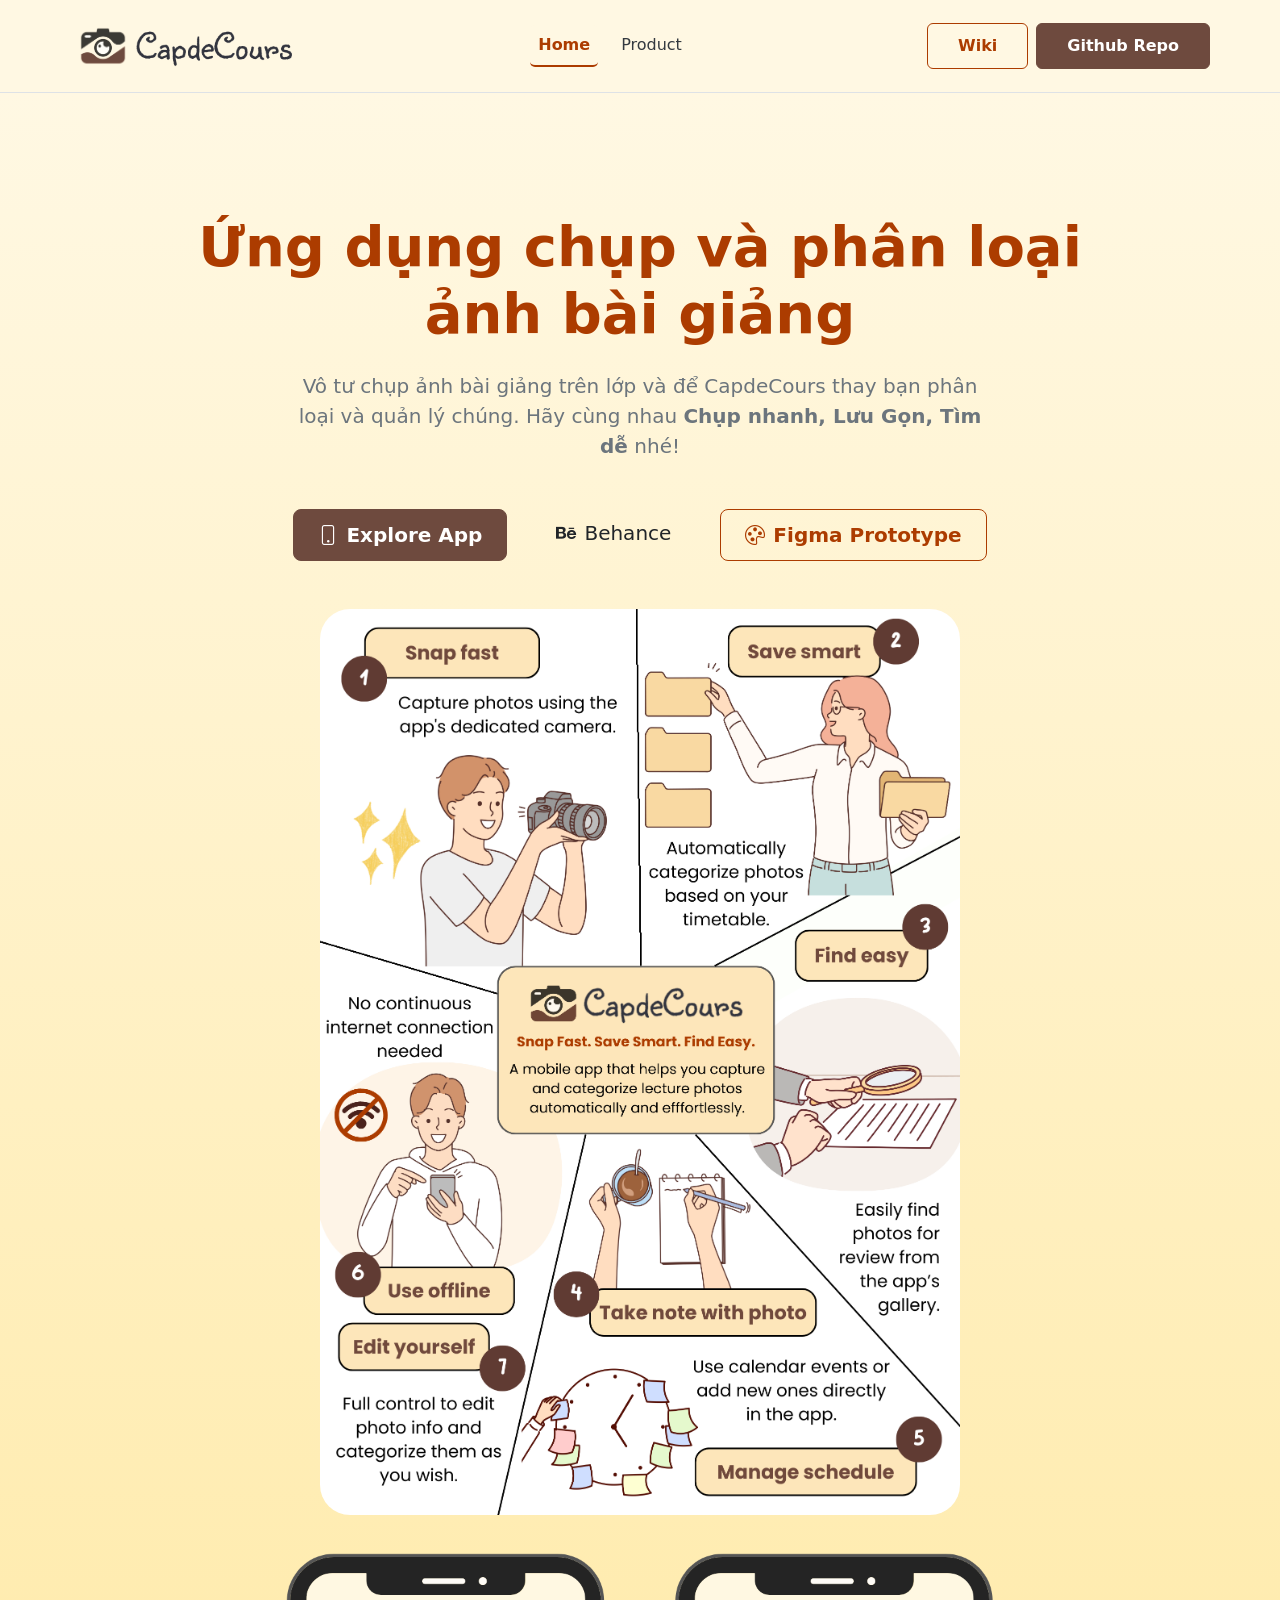
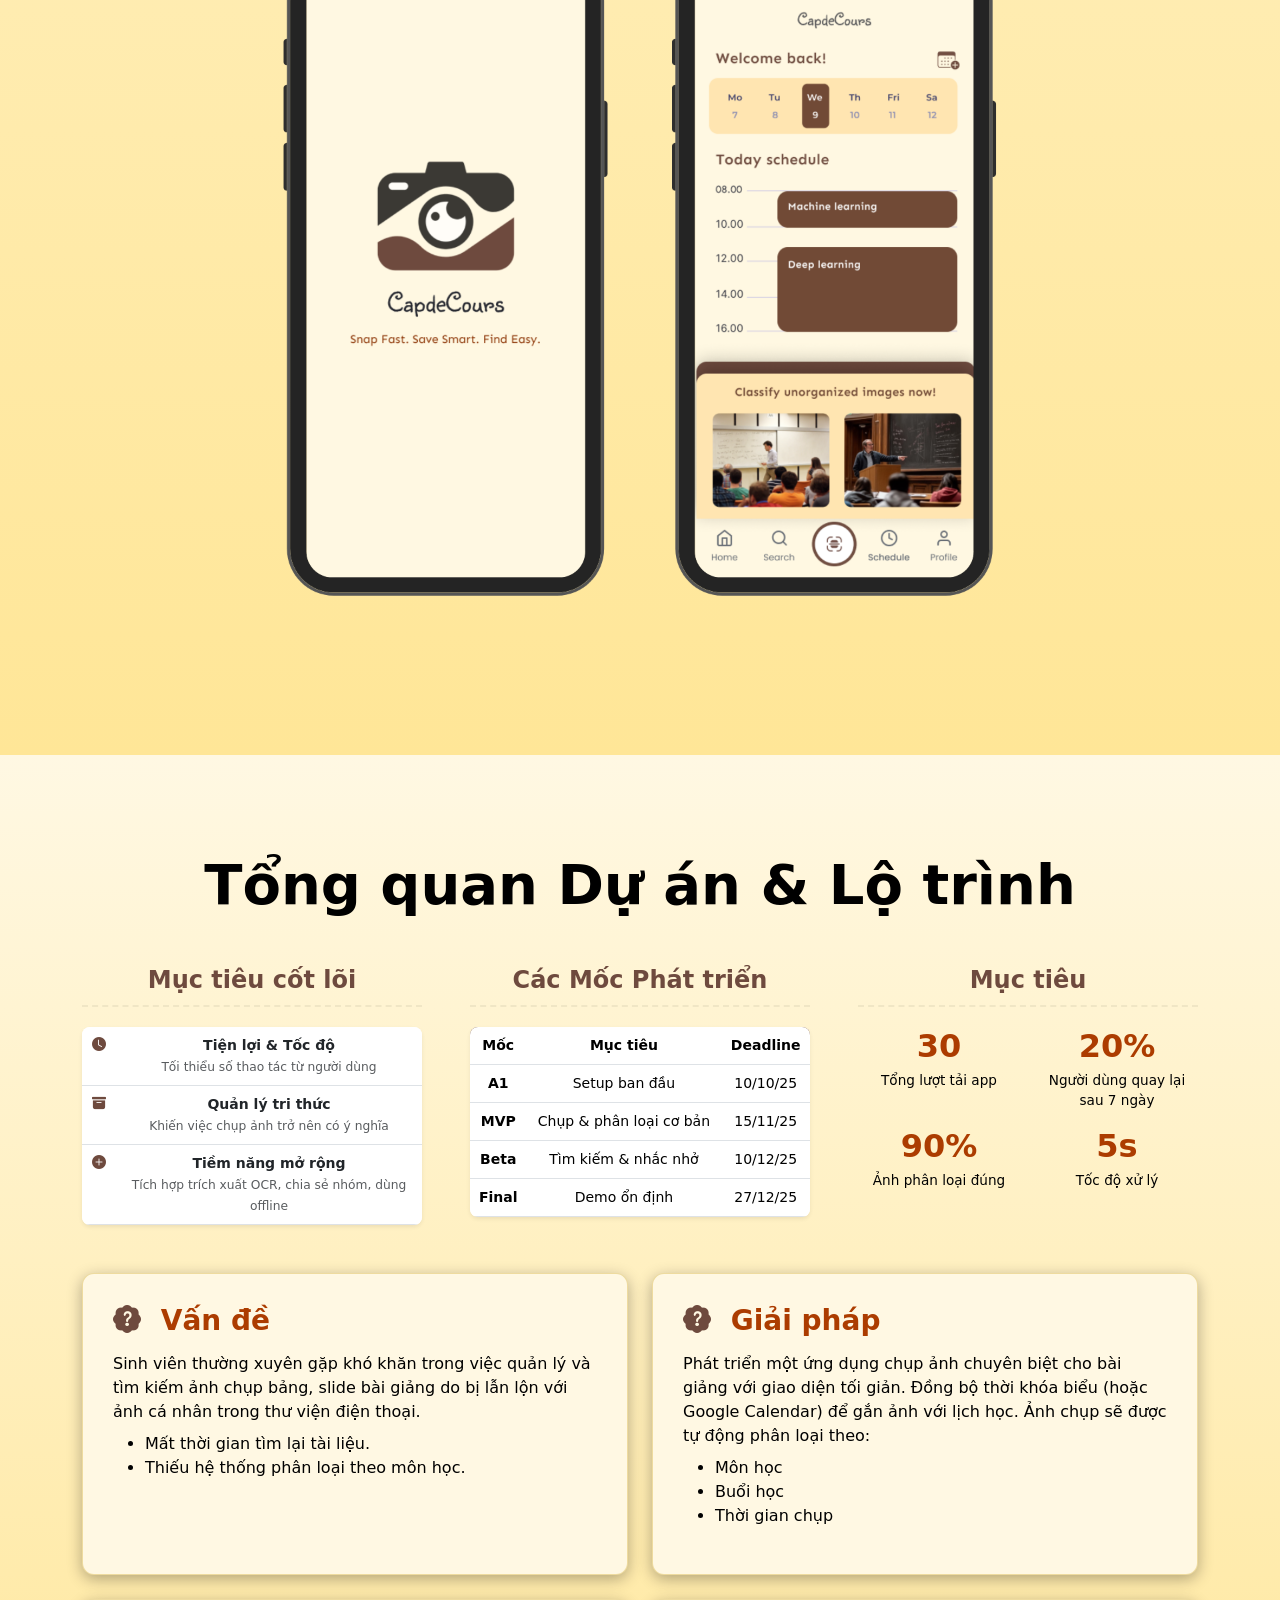
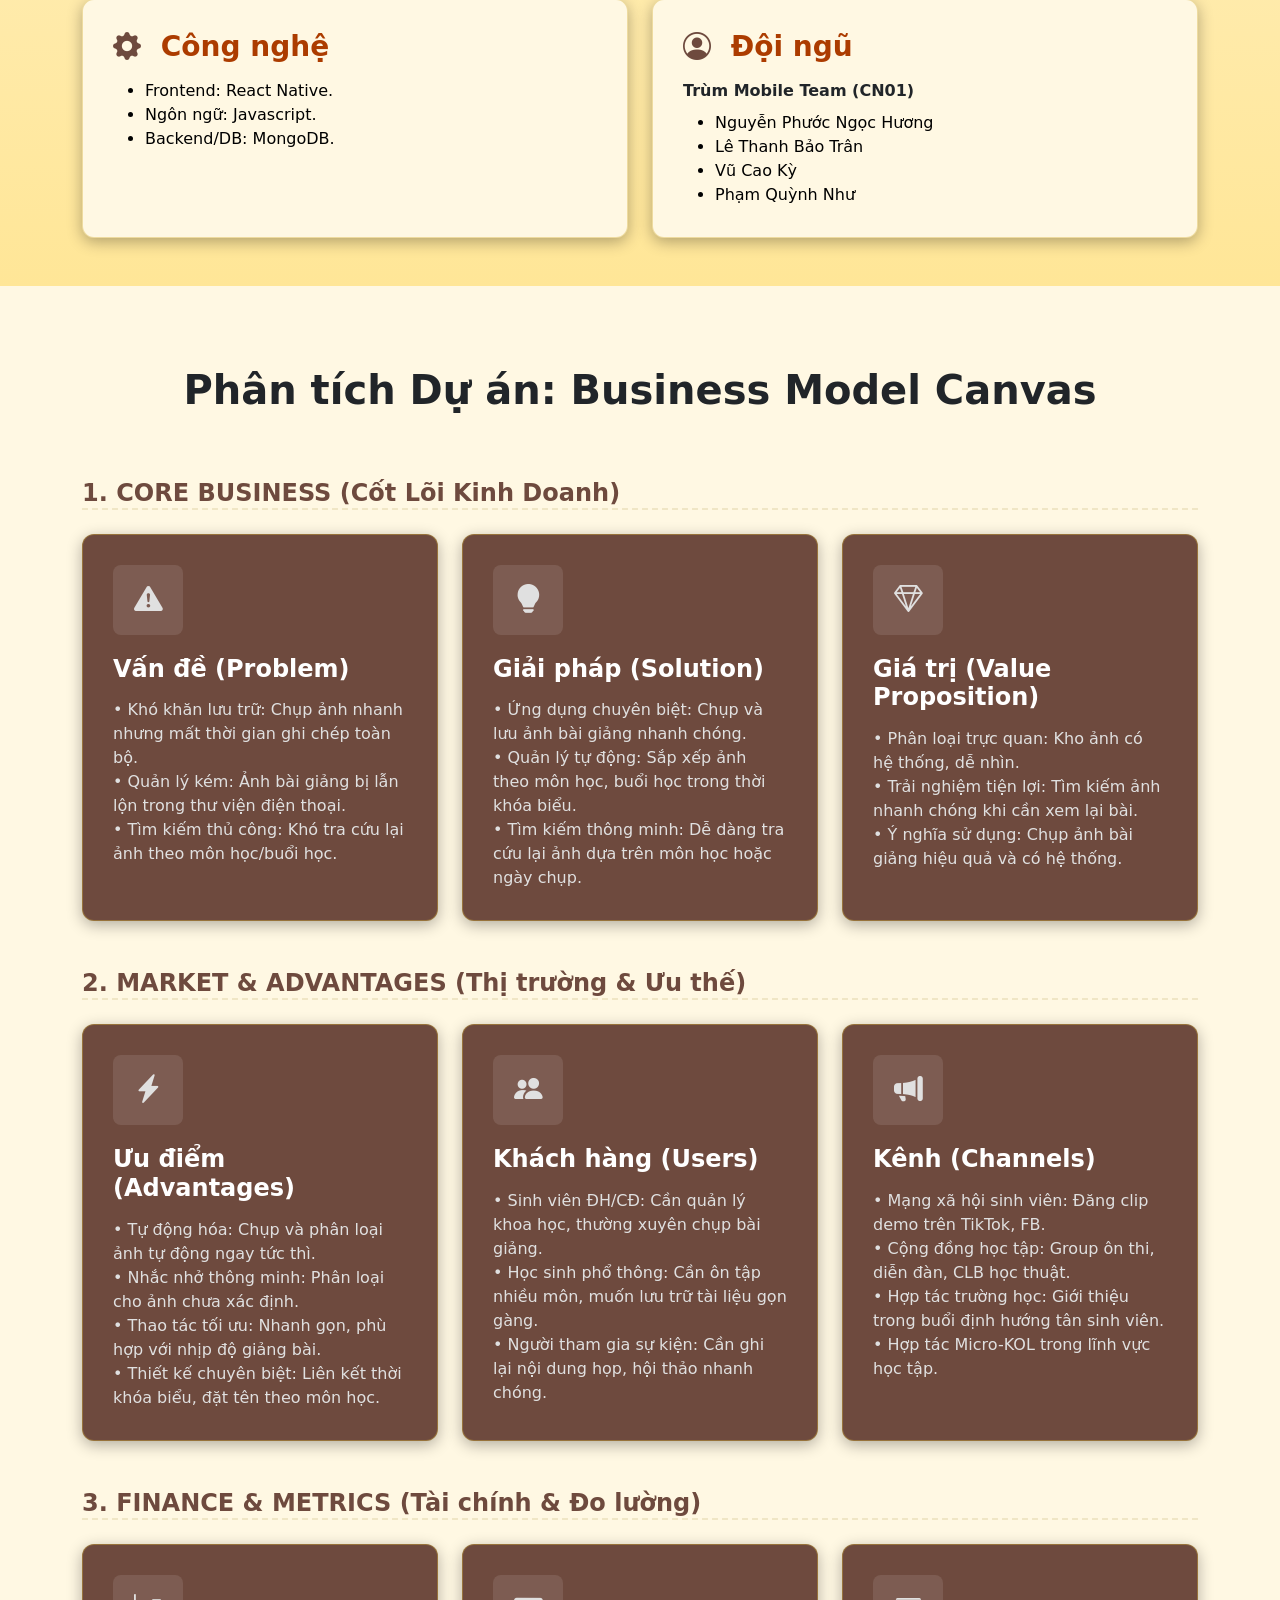
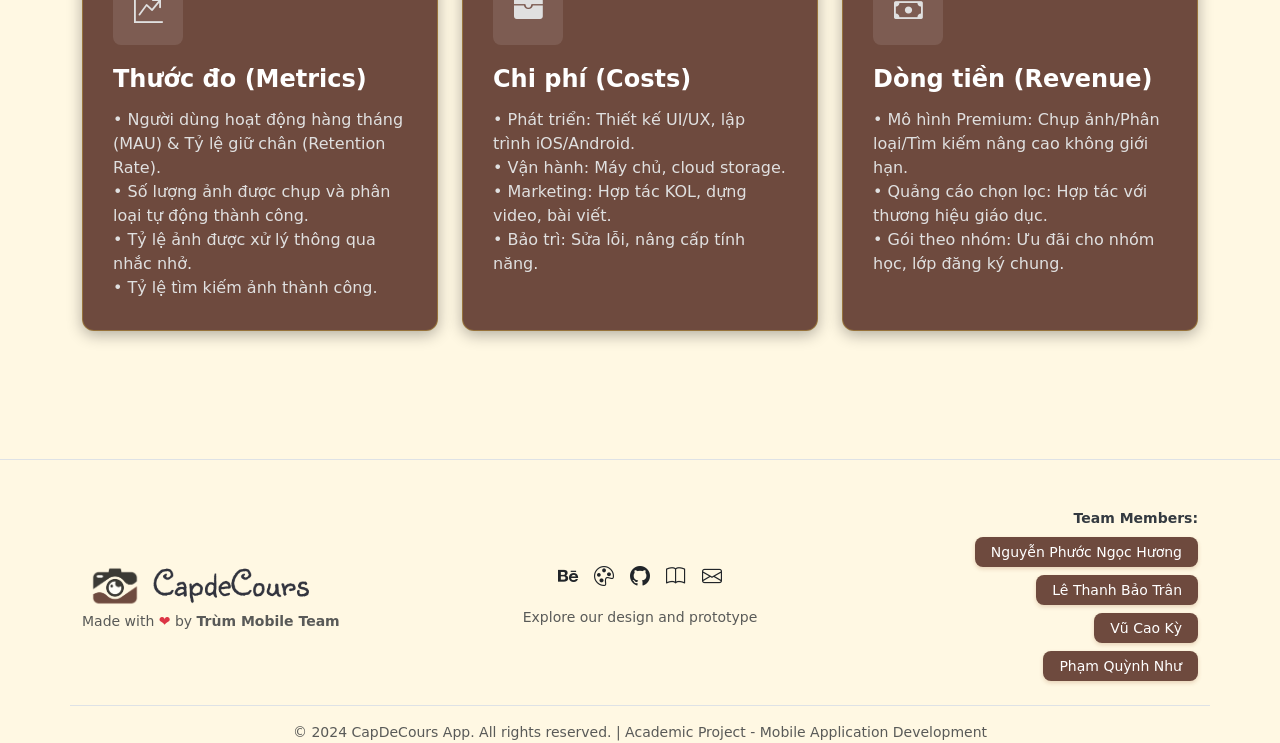
==== commit cad26cfd: "add poster" ====
--- a/index.html
+++ b/index.html
@@ -71,6 +71,7 @@
             </div>
 
         </div>
+        <img src="./assests/images/app-poster.png" alt="" class="poster">
         <img src="./assests/images/home-screen.png" alt="" class="img-fluid">
     </section>
 
--- a/index.css
+++ b/index.css
@@ -1,286 +1,291 @@
 /* CSS TÙY CHỈNH VÀ BỘ MÀU MỚI */
 :root {
-	--et-card-bg: #6e4a3e;
-	/* Nền Card Đậm (Màu nhấn chính) */
-	--et-bg-light: #fff8e3;
-	/* Nền Chính (Trắng kem) */
-	--et-text-dark: #343a40;
-	/* Màu chữ mặc định trên nền sáng */
-	--et-accent-text: #e0e0e0;
-	/* Màu chữ trên nền card đậm */
-	--et-primary-color: #6e4a3e;
-	/* Màu cho nút và tiêu đề nổi bật */
-	--et-border-color: #e0e0e0;
-	/* Màu viền trên nền sáng */
-	--et-red-color: #ac3c00;
+    --et-card-bg: #6e4a3e;
+    /* Nền Card Đậm (Màu nhấn chính) */
+    --et-bg-light: #fff8e3;
+    /* Nền Chính (Trắng kem) */
+    --et-text-dark: #343a40;
+    /* Màu chữ mặc định trên nền sáng */
+    --et-accent-text: #e0e0e0;
+    /* Màu chữ trên nền card đậm */
+    --et-primary-color: #6e4a3e;
+    /* Màu cho nút và tiêu đề nổi bật */
+    --et-border-color: #e0e0e0;
+    /* Màu viền trên nền sáng */
+    --et-red-color: #ac3c00;
 }
 
 body {
-	background-color: var(--et-bg-light) !important;
-	color: var(--et-text-dark) !important;
+    background-color: var(--et-bg-light) !important;
+    color: var(--et-text-dark) !important;
 }
 
 /* 1. HEADER & HERO SECTION (Tương tự ảnh 1) */
 .hero-section {
-	/* Đã thay đổi điểm bắt đầu gradient từ #FFE697 và điểm kết thúc là màu nền chính */
-	background: linear-gradient(0deg, #ffe697 0%, var(--et-bg-light) 100%);
-	padding: 120px 0;
-	text-align: center;
+    /* Đã thay đổi điểm bắt đầu gradient từ #FFE697 và điểm kết thúc là màu nền chính */
+    background: linear-gradient(0deg, #ffe697 0%, var(--et-bg-light) 100%);
+    padding: 120px 0;
+    text-align: center;
 }
 
 .hero-title {
-	font-size: 3.5rem;
-	font-weight: 800;
-	color: var(--et-red-color);
+    font-size: 3.5rem;
+    font-weight: 800;
+    color: var(--et-red-color);
 }
 
 .hero-subtitle {
-	font-size: 1.25rem;
-	color: #6c757d;
-	max-width: 700px;
-	margin: 0 auto 30px;
+    font-size: 1.25rem;
+    color: #6c757d;
+    max-width: 700px;
+    margin: 0 auto 30px;
 }
 
 .et-btn-primary {
-	background-color: var(--et-primary-color) !important;
-	border-color: var(--et-primary-color) !important;
-	color: #ffffff !important;
-	font-weight: bold;
-	padding: 10px 30px;
+    background-color: var(--et-primary-color) !important;
+    border-color: var(--et-primary-color) !important;
+    color: #ffffff !important;
+    font-weight: bold;
+    padding: 10px 30px;
 }
 
 .et-btn-secondary {
-	border-color: var(--et-red-color) !important;
-	color: var(--et-red-color) !important;
-	font-weight: bold;
-	padding: 10px 30px;
+    border-color: var(--et-red-color) !important;
+    color: var(--et-red-color) !important;
+    font-weight: bold;
+    padding: 10px 30px;
 }
 
 .et-btn-secondary:hover {
-	background-color: var(--et-red-color) !important;
-	color: #ffffff !important;
+    background-color: var(--et-red-color) !important;
+    color: #ffffff !important;
 }
 
 .et-btn-secondary2 {
-	border-color: var(--et-red-color) !important;
-	color: var(--et-red-color) !important;
-	font-weight: bold;
-	padding: 10px 30px;
+    border-color: var(--et-red-color) !important;
+    color: var(--et-red-color) !important;
+    font-weight: bold;
+    padding: 10px 30px;
 }
 
 .et-btn-secondary2:hover {
-	background-color: var(--et-red-color) !important;
-	color: #ffffff !important;
+    background-color: var(--et-red-color) !important;
+    color: #ffffff !important;
 }
 
 /* 2. CONTENT SECTION (Tương tự ảnh 2) */
 .content-section {
-	background-color: var(--et-bg-light);
-	padding: 80px 0;
-	text-align: center;
+    background-color: var(--et-bg-light);
+    padding: 80px 0;
+    text-align: center;
 }
 
 .content-section h2 {
-	font-size: 2.5rem;
-	font-weight: 800;
-	margin-bottom: 50px;
+    font-size: 2.5rem;
+    font-weight: 800;
+    margin-bottom: 50px;
 }
 
 .content-section h2 {
-	/* Thêm đường phân cách màu nhấn phụ */
-	border-bottom: 3px solid var(--et-accent-secondary);
-	padding-bottom: 15px;
+    /* Thêm đường phân cách màu nhấn phụ */
+    border-bottom: 3px solid var(--et-accent-secondary);
+    padding-bottom: 15px;
 }
 
 .et-dark-card {
-	background-color: var(--et-card-bg);
-	border: 1px solid rgba(212, 175, 55, 0.4);
-	/* Border Vàng Đồng nhạt */
-	border-radius: 12px;
-	padding: 30px;
-	text-align: left;
-	height: 100%;
-	color: var(--et-accent-text);
-
-	/* Đổ bóng nhẹ và hiệu ứng chuyển động */
-	box-shadow: 0 4px 15px rgba(0, 0, 0, 0.3);
-	transition: transform 0.3s ease, box-shadow 0.3s ease;
+    background-color: var(--et-card-bg);
+    border: 1px solid rgba(212, 175, 55, 0.4);
+    /* Border Vàng Đồng nhạt */
+    border-radius: 12px;
+    padding: 30px;
+    text-align: left;
+    height: 100%;
+    color: var(--et-accent-text);
+
+    /* Đổ bóng nhẹ và hiệu ứng chuyển động */
+    box-shadow: 0 4px 15px rgba(0, 0, 0, 0.3);
+    transition: transform 0.3s ease, box-shadow 0.3s ease;
 }
 
 .et-dark-card:hover {
-	/* Nâng card nhẹ lên khi di chuột */
-	transform: translateY(-5px);
-	/* Tăng cường đổ bóng */
-	box-shadow: 0 10px 30px rgba(0, 0, 0, 0.5);
-	/* Có thể làm sáng nhẹ nền card */
-	background-color: #552117;
-	/* Màu đậm hơn một chút */
+    /* Nâng card nhẹ lên khi di chuột */
+    transform: translateY(-5px);
+    /* Tăng cường đổ bóng */
+    box-shadow: 0 10px 30px rgba(0, 0, 0, 0.5);
+    /* Có thể làm sáng nhẹ nền card */
+    background-color: #552117;
+    /* Màu đậm hơn một chút */
 }
 
 .et-btn-primary:hover {
-	/* Tăng cường đổ bóng */
-	box-shadow: 0 5px 10px rgba(0, 0, 0, 0.1);
-	/* Có thể làm sáng nhẹ nền card */
-	background-color: #552117 !important;
-	/* Màu đậm hơn một chút */
+    /* Tăng cường đổ bóng */
+    box-shadow: 0 5px 10px rgba(0, 0, 0, 0.1);
+    /* Có thể làm sáng nhẹ nền card */
+    background-color: #552117 !important;
+    /* Màu đậm hơn một chút */
 }
 
 .et-dark-card h3 {
-	font-size: 1.5rem;
-	font-weight: 700;
-	margin-bottom: 15px;
-	color: #ffffff;
-	/* Tiêu đề trắng */
+    font-size: 1.5rem;
+    font-weight: 700;
+    margin-bottom: 15px;
+    color: #ffffff;
+    /* Tiêu đề trắng */
 }
 
 .et-dark-card p {
-	color: var(--et-accent-text);
+    color: var(--et-accent-text);
 }
 
 .icon-placeholder {
-	width: 70px;
-	height: 70px;
-	background-color: rgba(255, 255, 255, 0.1);
-	/* Icon nhạt */
-	border-radius: 8px;
-	margin-bottom: 20px;
-	display: flex;
-	align-items: center;
-	justify-content: center;
-	color: #ffffff;
-	background-color: rgba(255, 255, 255, 0.1);
-	color: var(--et-accent-secondary);
-	/* Icon màu Vàng Đồng */
-	font-size: 1.8rem;
-	/* Tăng kích thước icon lên một chút */
+    width: 70px;
+    height: 70px;
+    background-color: rgba(255, 255, 255, 0.1);
+    /* Icon nhạt */
+    border-radius: 8px;
+    margin-bottom: 20px;
+    display: flex;
+    align-items: center;
+    justify-content: center;
+    color: #ffffff;
+    background-color: rgba(255, 255, 255, 0.1);
+    color: var(--et-accent-secondary);
+    /* Icon màu Vàng Đồng */
+    font-size: 1.8rem;
+    /* Tăng kích thước icon lên một chút */
 }
 
 .project-detail-card {
-	background-color: var(--et-bg-light);
-	border: 1px solid rgba(212, 175, 55, 0.4);
-	/* Border Vàng Đồng nhạt */
-	border-radius: 12px;
-	padding: 30px;
-	text-align: left;
-	height: 100%;
-	color: black;
-
-	/* Đổ bóng nhẹ và hiệu ứng chuyển động */
-	box-shadow: 0 4px 15px rgba(0, 0, 0, 0.3);
-	transition: transform 0.3s ease, box-shadow 0.3s ease;
+    background-color: var(--et-bg-light);
+    border: 1px solid rgba(212, 175, 55, 0.4);
+    /* Border Vàng Đồng nhạt */
+    border-radius: 12px;
+    padding: 30px;
+    text-align: left;
+    height: 100%;
+    color: black;
+
+    /* Đổ bóng nhẹ và hiệu ứng chuyển động */
+    box-shadow: 0 4px 15px rgba(0, 0, 0, 0.3);
+    transition: transform 0.3s ease, box-shadow 0.3s ease;
 }
 
 .project-detail-card:hover {
-	/* Nâng card nhẹ lên khi di chuột */
-	transform: translateY(-5px);
-	/* Tăng cường đổ bóng */
-	box-shadow: 0 10px 30px rgba(0, 0, 0, 0.5);
-	/* Màu đậm hơn một chút */
+    /* Nâng card nhẹ lên khi di chuột */
+    transform: translateY(-5px);
+    /* Tăng cường đổ bóng */
+    box-shadow: 0 10px 30px rgba(0, 0, 0, 0.5);
+    /* Màu đậm hơn một chút */
 }
 
 .project-detail-card h3 {
-	color: var(--et-red-color);
-	font-weight: 700;
-	margin-bottom: 15px;
+    color: var(--et-red-color);
+    font-weight: 700;
+    margin-bottom: 15px;
 }
 
 .project-detail-card h3 i {
-	margin-right: 10px;
-	color: var(--et-primary-color);
+    margin-right: 10px;
+    color: var(--et-primary-color);
 }
 
 .summary-heading {
-	font-size: 1.5rem;
-	/* Giảm nhẹ để phù hợp với cột 4 */
-	font-weight: 700;
-	color: var(--et-primary-color) !important;
-	margin-bottom: 20px;
-	padding-bottom: 10px;
-	border-bottom: 2px dashed #f0e6c5;
+    font-size: 1.5rem;
+    /* Giảm nhẹ để phù hợp với cột 4 */
+    font-weight: 700;
+    color: var(--et-primary-color) !important;
+    margin-bottom: 20px;
+    padding-bottom: 10px;
+    border-bottom: 2px dashed #f0e6c5;
 }
 
 /* Các chỉ số Metric trong cột 4, cần tối ưu không gian hơn */
 .metric-dark-card .metric-value {
-	font-size: 2rem;
-	/* Giảm nhẹ hơn nữa */
-	font-weight: 800;
-	color: var(--et-red-color);
-	line-height: 1.2;
+    font-size: 2rem;
+    /* Giảm nhẹ hơn nữa */
+    font-weight: 800;
+    color: var(--et-red-color);
+    line-height: 1.2;
 }
 
 .metric-dark-card .metric-label {
-	font-size: 0.85rem;
-	/* Chữ nhỏ hơn */
-	color: black;
-	font-weight: 500;
-	margin-top: 5px;
+    font-size: 0.85rem;
+    /* Chữ nhỏ hơn */
+    color: black;
+    font-weight: 500;
+    margin-top: 5px;
 }
 
 /* 3. NAV BAR TÙY CHỈNH */
 
 /* THÊM ĐOẠN NÀY ĐỂ TẠO KHOẢNG CÁCH GIỮA CÁC TAB */
 .et-navbar-custom .nav-item {
-	margin-inline-end: 15px; /* Hoặc 20px nếu muốn rộng hơn */
+    margin-inline-end: 15px; /* Hoặc 20px nếu muốn rộng hơn */
 }
 /* KẾT THÚC ĐOẠN THÊM */
 
 .et-navbar-custom .nav-link {
-	/* Màu chữ mặc định là màu chữ tối trên nền sáng */
-	color: var(--et-text-dark) !important;
-	font-weight: 500;
-	padding: 8px 15px;
-	border-bottom: 2px solid transparent;
-	transition: all 0.3s ease;
-	border-radius: 5px;
+    /* Màu chữ mặc định là màu chữ tối trên nền sáng */
+    color: var(--et-text-dark) !important;
+    font-weight: 500;
+    padding: 8px 15px;
+    border-bottom: 2px solid transparent;
+    transition: all 0.3s ease;
+    border-radius: 5px;
 }
 
 .et-navbar-custom .nav-link:hover {
-	/* Thay đổi nền và màu chữ khi hover */
-	background-color: rgba(110, 74, 62, 0.1);
-	/* Màu nâu primary nhạt */
-	color: var(--et-primary-color) !important;
+    /* Thay đổi nền và màu chữ khi hover */
+    background-color: rgba(110, 74, 62, 0.1);
+    /* Màu nâu primary nhạt */
+    color: var(--et-primary-color) !important;
 }
 
 .et-navbar-custom .nav-item .active,
 .et-navbar-custom .nav-item .active:hover {
-	/* Áp dụng cho liên kết đang hoạt động */
-	font-weight: 700;
-	/* In đậm */
-	color: var(--et-red-color) !important;
-	/* Màu đỏ nổi bật */
-	background-color: var(--et-bg-light) !important;
-	/* Đảm bảo nền là màu trắng kem */
-	border-bottom: 2px solid var(--et-red-color);
-	/* Viền dưới màu đỏ nổi bật */
+    /* Áp dụng cho liên kết đang hoạt động */
+    font-weight: 700;
+    /* In đậm */
+    color: var(--et-red-color) !important;
+    /* Màu đỏ nổi bật */
+    background-color: var(--et-bg-light) !important;
+    /* Đảm bảo nền là màu trắng kem */
+    border-bottom: 2px solid var(--et-red-color);
+    /* Viền dưới màu đỏ nổi bật */
 }
 
 /* Custom badge styling */
 .badge-member {
-	background-color: var(--et-card-bg) !important; /* Brown color */
-	color: white !important;
-	border: none;
-	border-radius: 8px;
-	padding: 0.5rem 1rem;
-	font-size: 0.875rem;
-	font-weight: 500;
-	transition: all 0.3s ease;
-	box-shadow: 0 2px 4px rgba(139, 69, 19, 0.2);
-	text-decoration: none;
+    background-color: var(--et-card-bg) !important; /* Brown color */
+    color: white !important;
+    border: none;
+    border-radius: 8px;
+    padding: 0.5rem 1rem;
+    font-size: 0.875rem;
+    font-weight: 500;
+    transition: all 0.3s ease;
+    box-shadow: 0 2px 4px rgba(139, 69, 19, 0.2);
+    text-decoration: none;
 }
 
 /* Hover effect */
 .badge-member:hover {
-	background-color: #a0522d !important; /* Lighter brown on hover */
-	color: white !important;
-	transform: translateY(-2px);
-	box-shadow: 0 4px 8px rgba(139, 69, 19, 0.3);
-	text-decoration: none;
+    background-color: #a0522d !important; /* Lighter brown on hover */
+    color: white !important;
+    transform: translateY(-2px);
+    box-shadow: 0 4px 8px rgba(139, 69, 19, 0.3);
+    text-decoration: none;
 }
 
 /* Active/focus state */
 .badge-member:focus,
 .badge-member:active {
-	background-color: #654321 !important; /* Darker brown */
-	outline: none;
-	box-shadow: 0 0 0 3px rgba(139, 69, 19, 0.4);
-}
+    background-color: #654321 !important; /* Darker brown */
+    outline: none;
+    box-shadow: 0 0 0 3px rgba(139, 69, 19, 0.4);
+}
+
+.poster {
+    max-width: 50%;
+    border-radius: 30px;
+}
